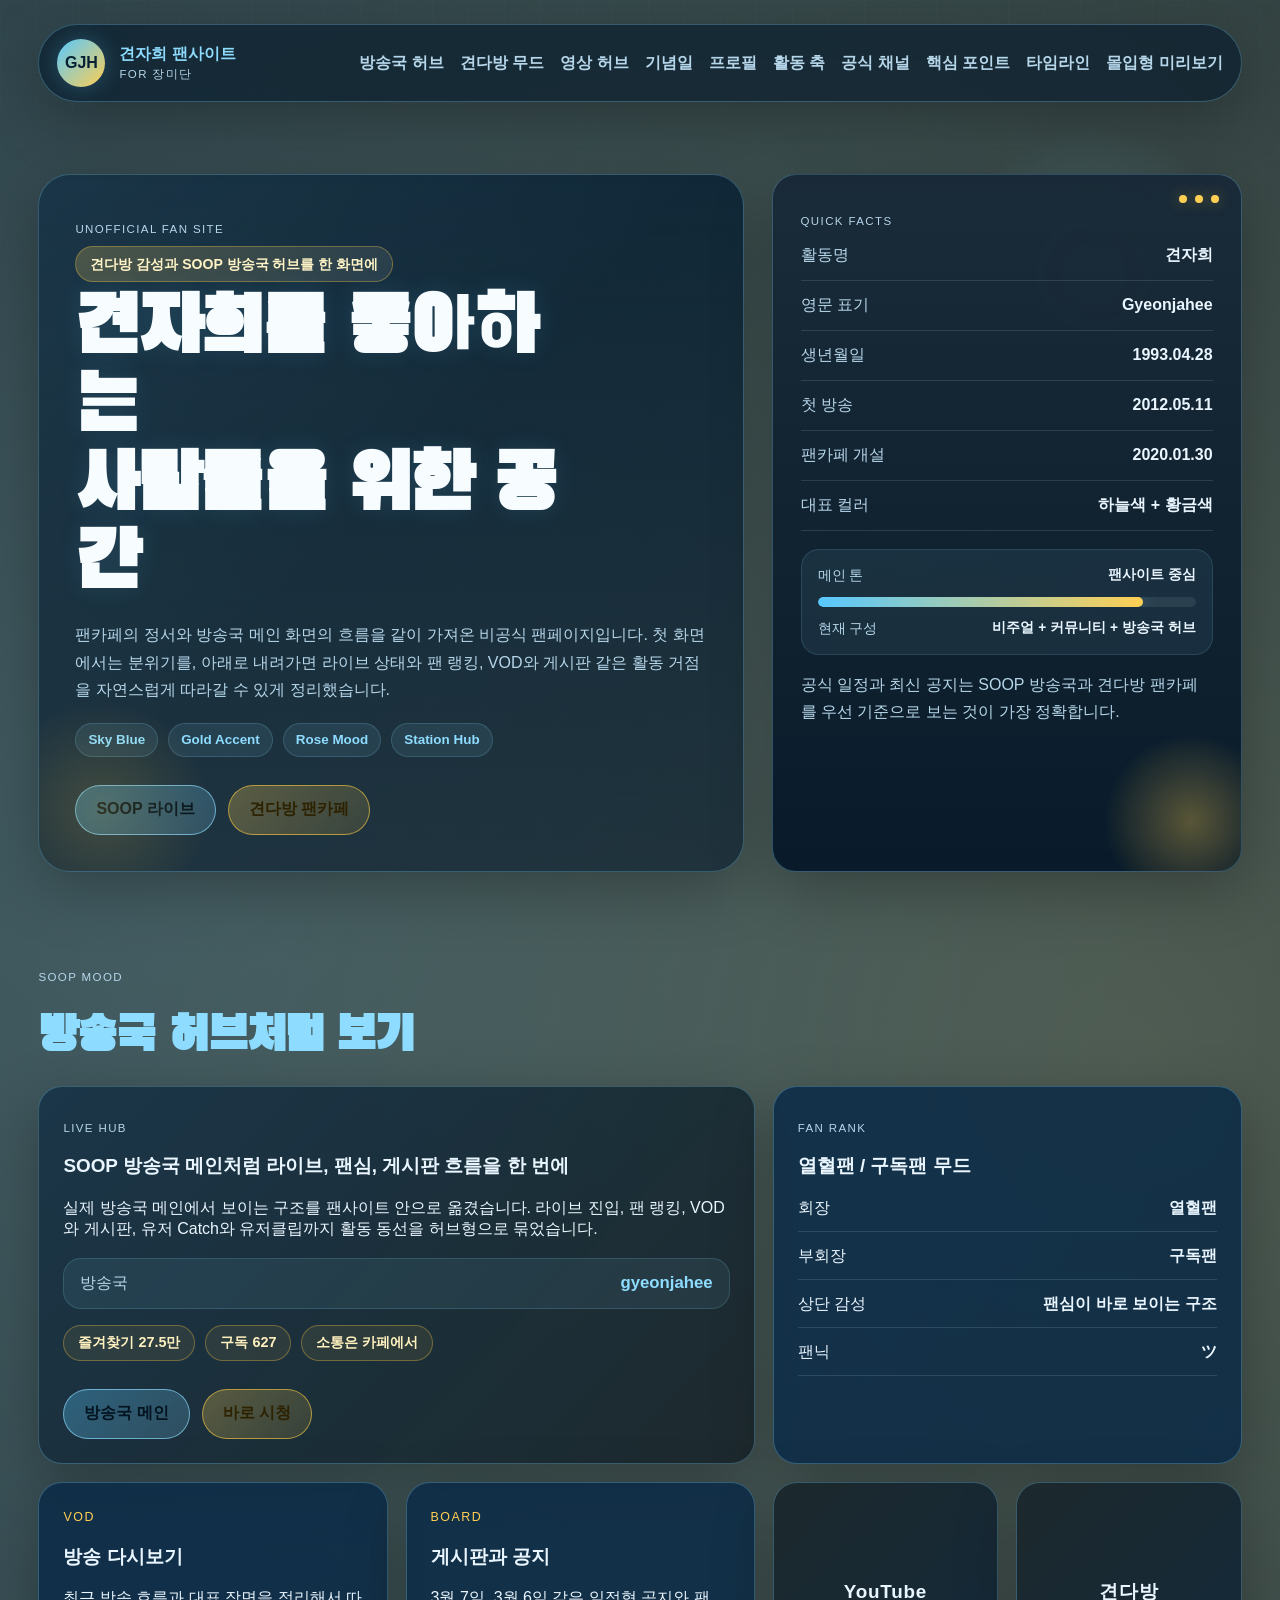
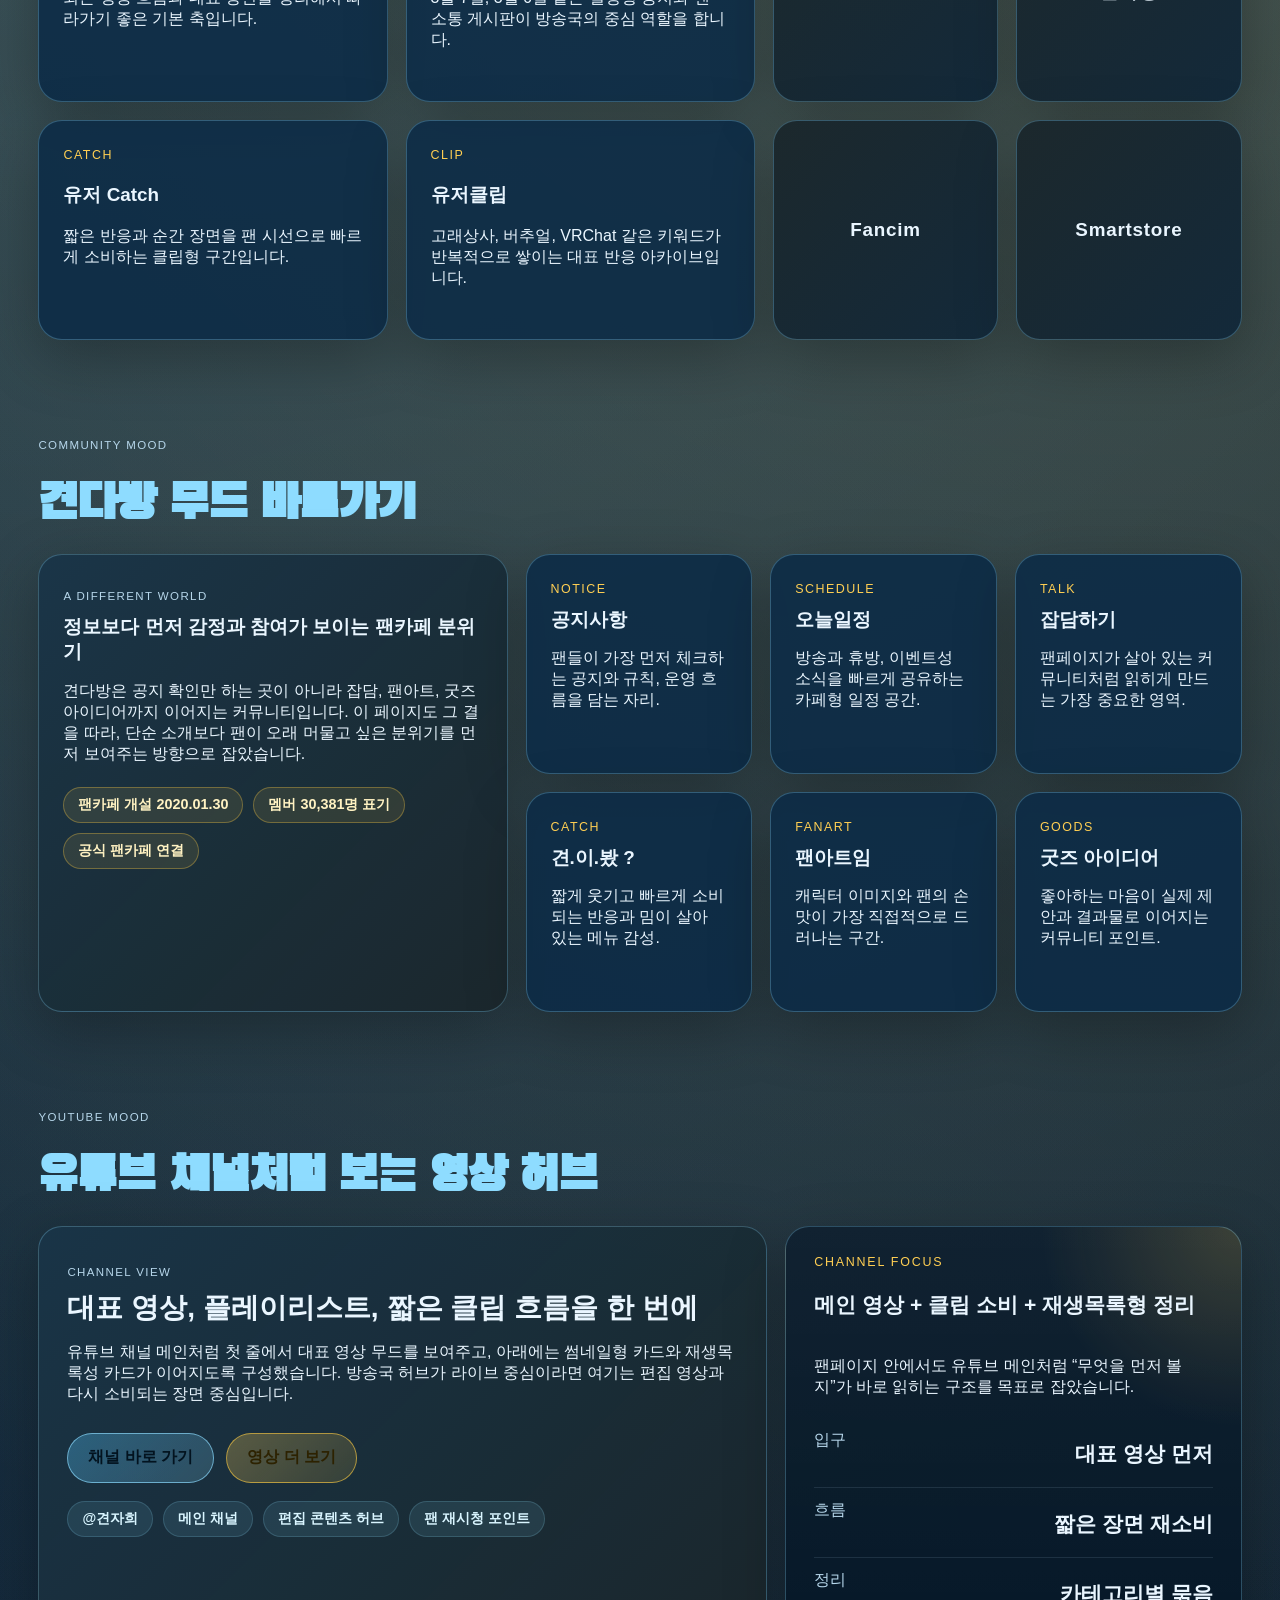
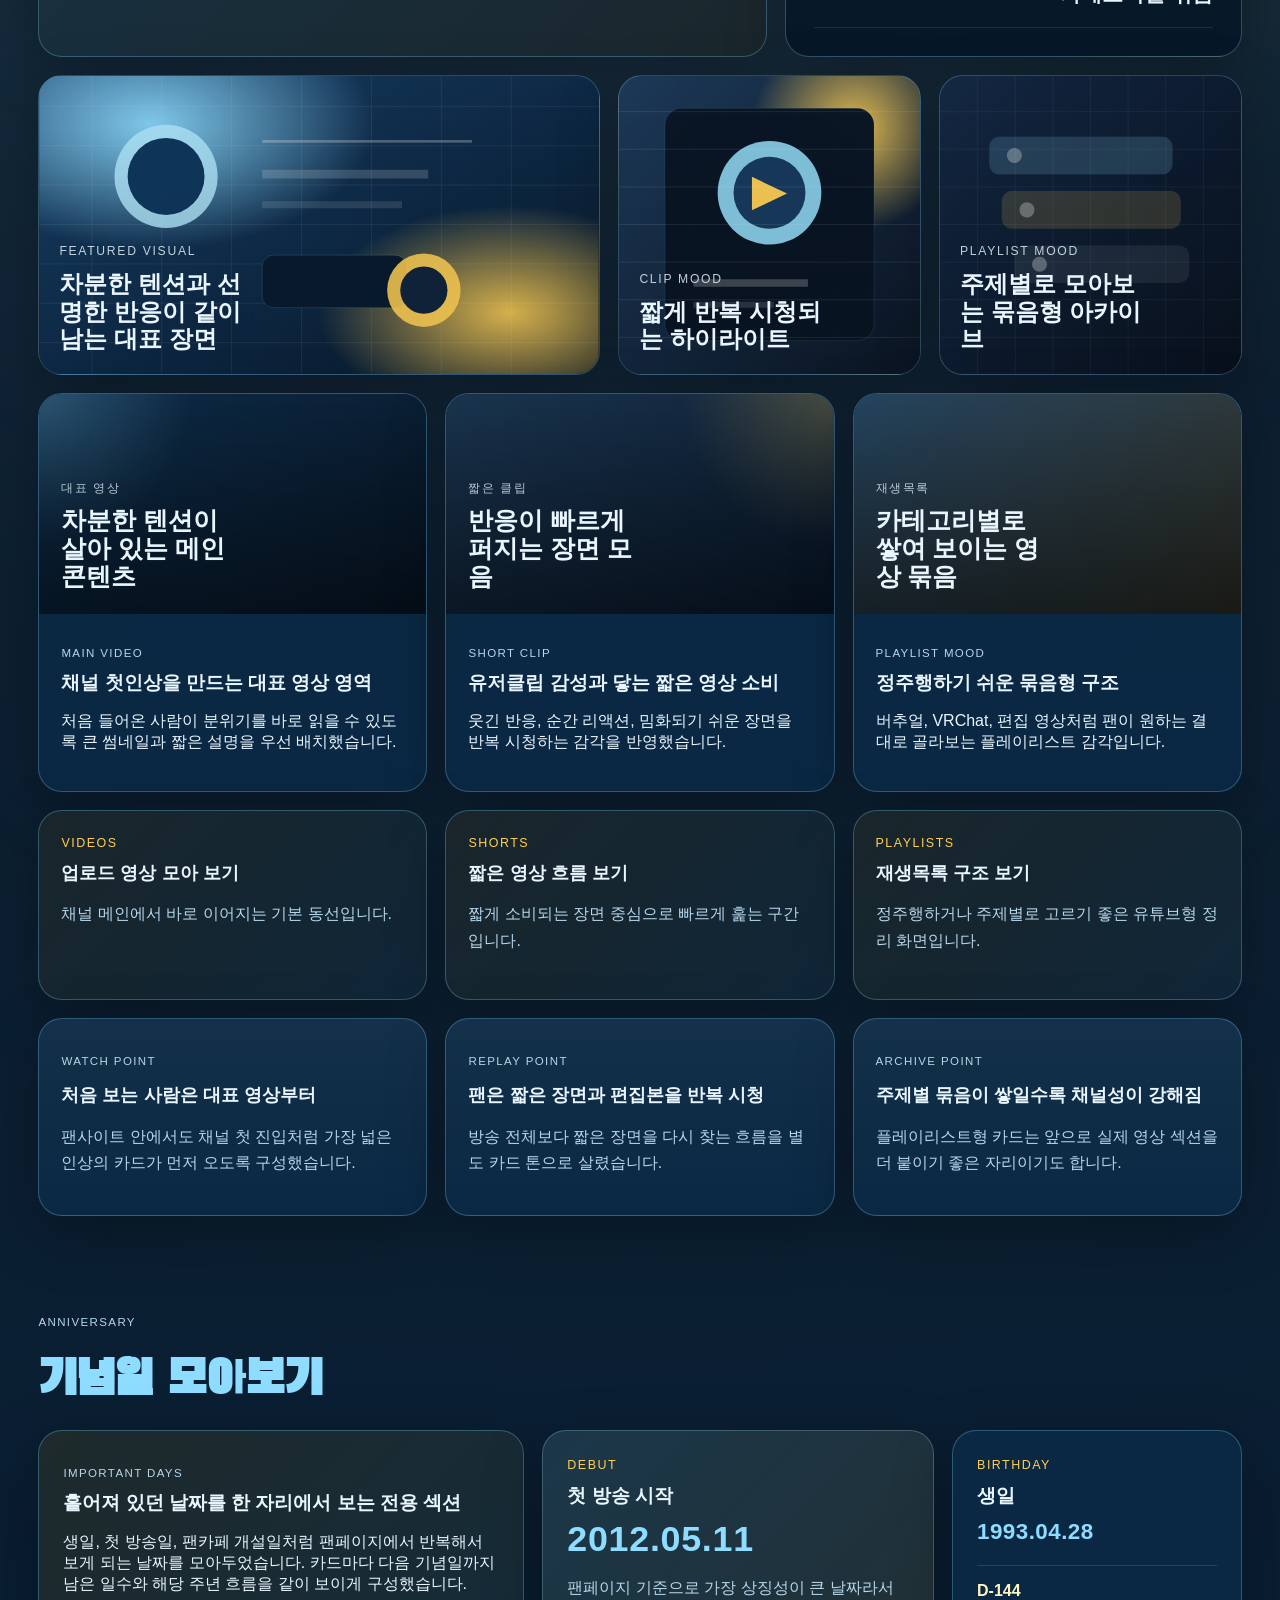
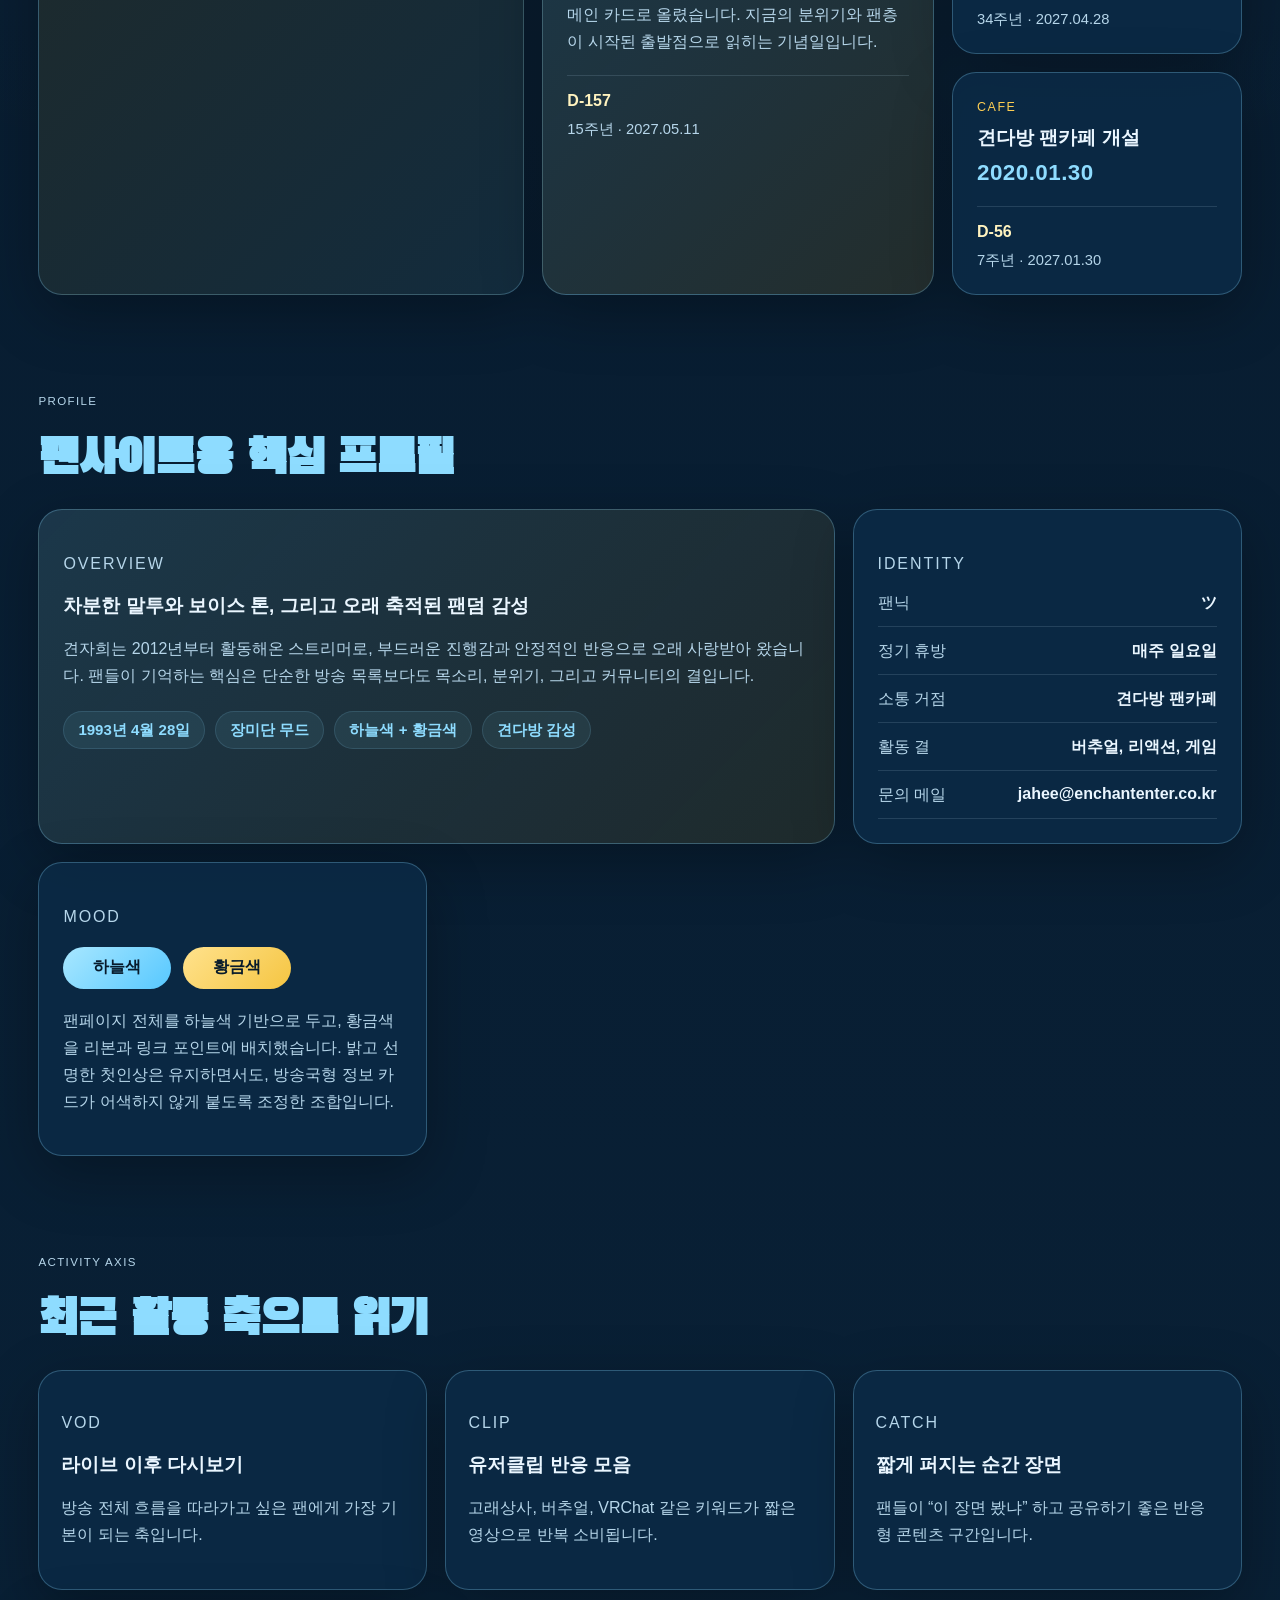
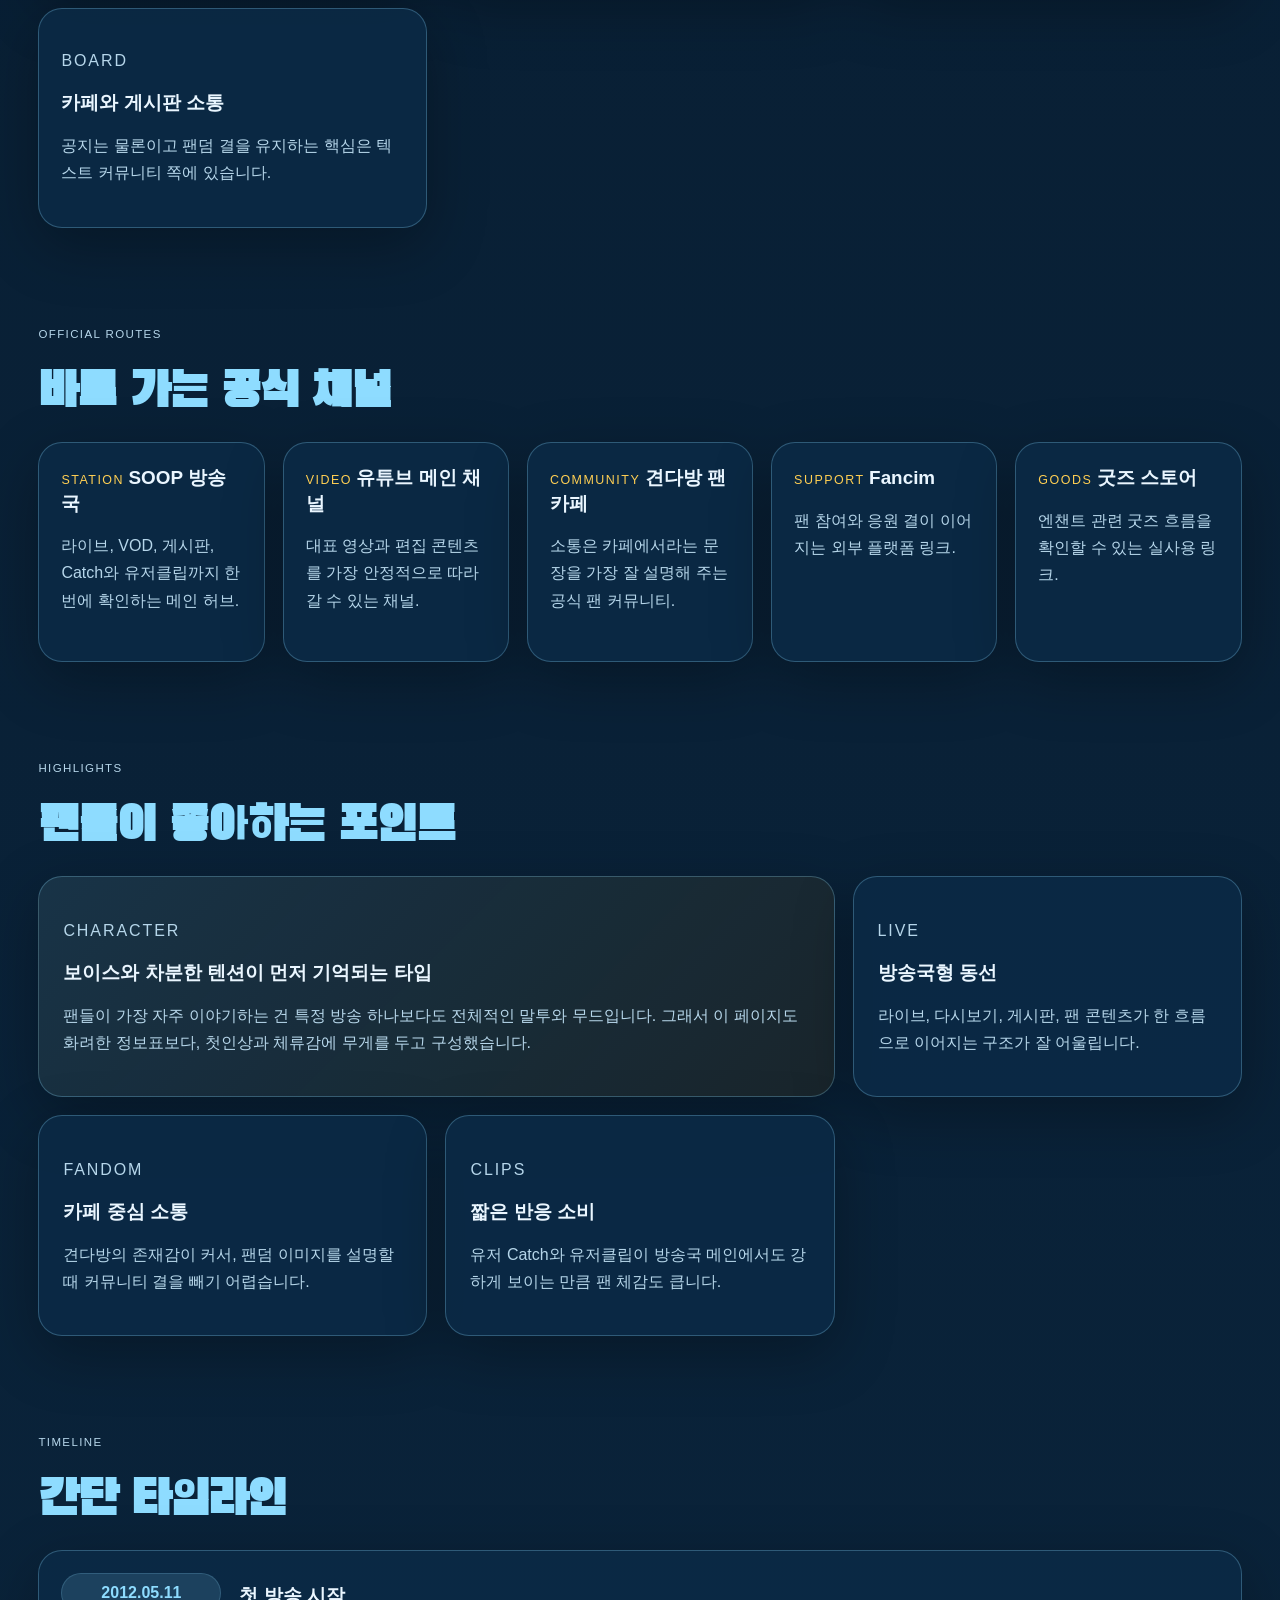
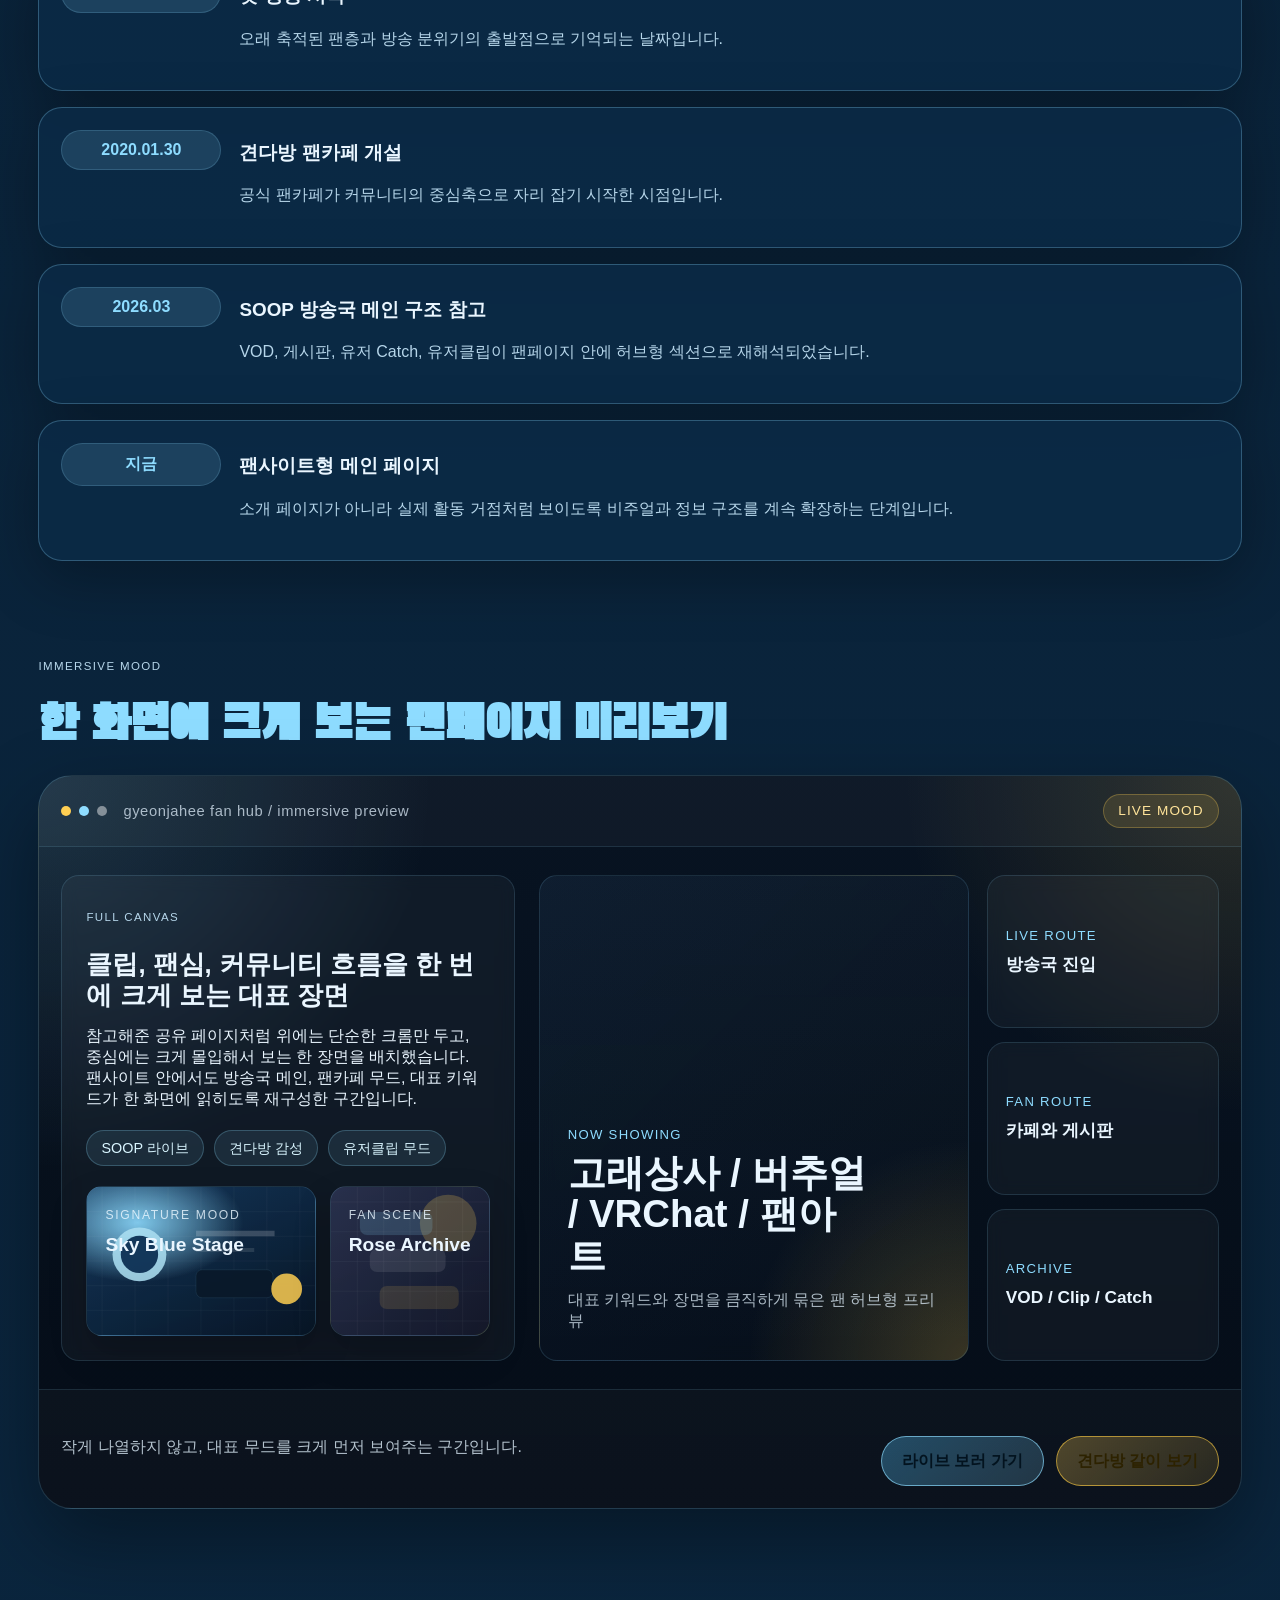
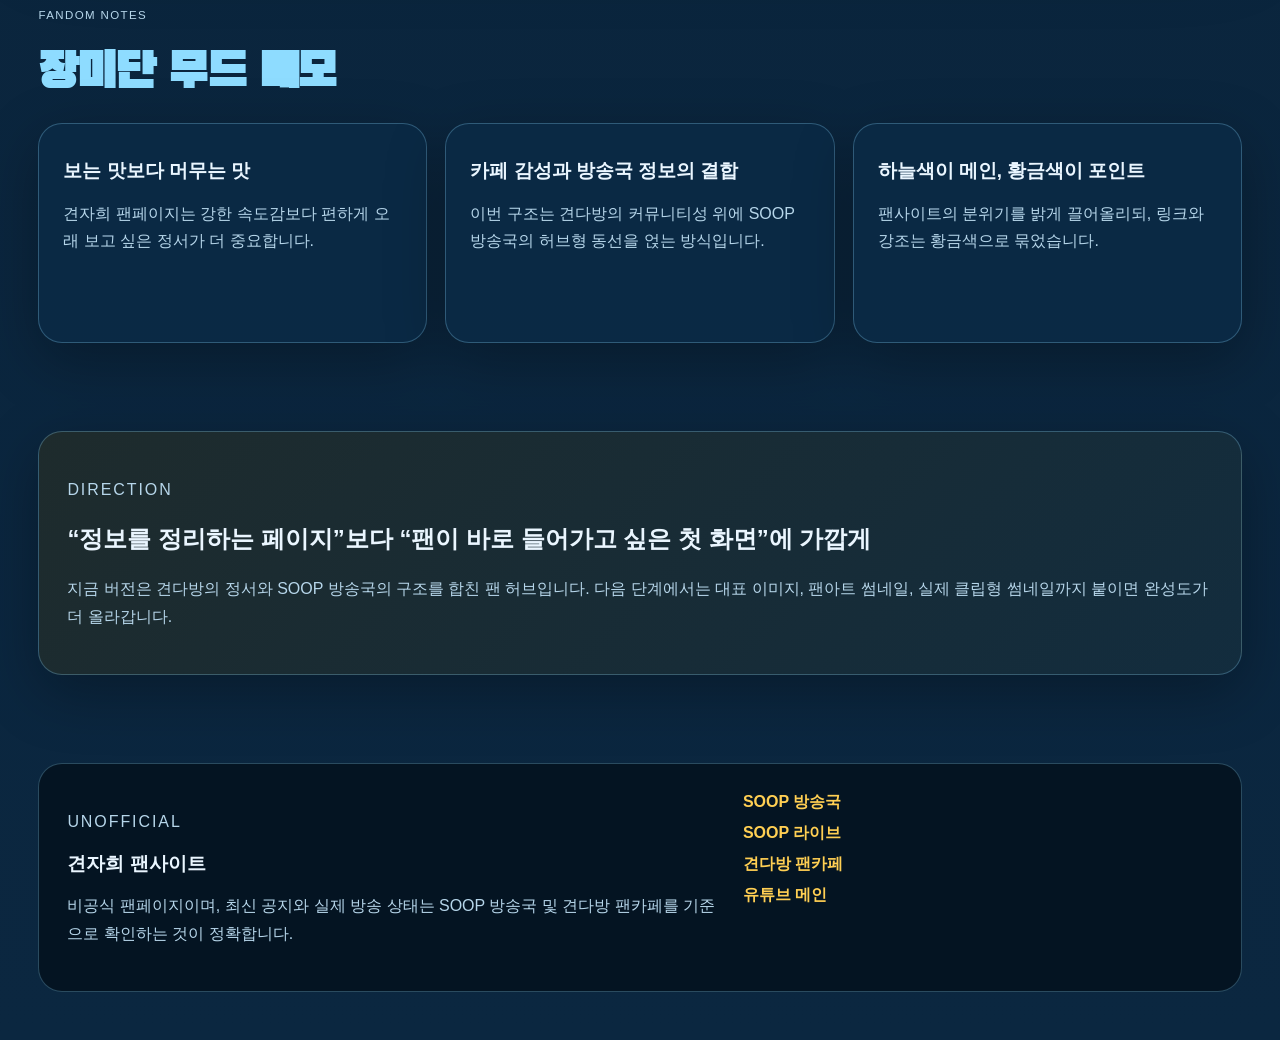
==== index.html @ 2fde7ffb "Initial fan site build" ====
<!DOCTYPE html>
<html lang="ko">
<head>
  <meta charset="UTF-8">
  <meta name="viewport" content="width=device-width, initial-scale=1.0">
  <title>견자희 팬사이트 | 견다방 무드 아카이브</title>
  <meta name="description" content="견자희를 좋아하는 사람들을 위한 비공식 팬사이트. 공식 채널, 방송국 허브, 견다방 감성, 활동 포인트와 타임라인을 한 페이지에 모았습니다.">
  <meta property="og:title" content="견자희 팬사이트">
  <meta property="og:description" content="견다방 무드와 SOOP 방송국 구조를 함께 녹인 견자희 비공식 팬페이지.">
  <meta property="og:type" content="website">
  <meta name="theme-color" content="#071a2b">
  <link rel="preconnect" href="https://fonts.googleapis.com">
  <link rel="preconnect" href="https://fonts.gstatic.com" crossorigin>
  <link href="https://fonts.googleapis.com/css2?family=Black+Han+Sans&family=SUIT:wght@400;500;600;700;800&display=swap" rel="stylesheet">
  <link rel="stylesheet" href="styles.css">
</head>
<body>
  <div class="page-shell">
    <header class="site-header">
      <a class="brand" href="#top" aria-label="견자희 팬사이트 홈">
        <span class="brand-mark">GJH</span>
        <span class="brand-copy">
          <strong>견자희 팬사이트</strong>
          <small>for 장미단</small>
        </span>
      </a>
      <nav class="site-nav" aria-label="주요 메뉴">
        <a href="#station">방송국 허브</a>
        <a href="#community">견다방 무드</a>
        <a href="#video">영상 허브</a>
        <a href="#anniversary">기념일</a>
        <a href="#profile">프로필</a>
        <a href="#activity">활동 축</a>
        <a href="#links">공식 채널</a>
        <a href="#highlights">핵심 포인트</a>
        <a href="#timeline">타임라인</a>
        <a href="#preview">몰입형 미리보기</a>
      </nav>
    </header>

    <main id="top">
      <section class="hero section">
        <div class="hero-copy">
          <p class="eyebrow">Unofficial Fan Site</p>
          <div class="hero-ribbon">견다방 감성과 SOOP 방송국 허브를 한 화면에</div>
          <h1>견자희를 좋아하는<br>사람들을 위한 공간</h1>
          <p class="hero-text">
            팬카페의 정서와 방송국 메인 화면의 흐름을 같이 가져온 비공식 팬페이지입니다.
            첫 화면에서는 분위기를, 아래로 내려가면 라이브 상태와 팬 랭킹, VOD와 게시판 같은 활동 거점을
            자연스럽게 따라갈 수 있게 정리했습니다.
          </p>
          <div class="hero-badges" aria-label="팬페이지 키워드">
            <span>Sky Blue</span>
            <span>Gold Accent</span>
            <span>Rose Mood</span>
            <span>Station Hub</span>
          </div>
          <div class="hero-actions">
            <a class="button button-primary" href="https://play.sooplive.co.kr/gyeonjahee" target="_blank" rel="noreferrer">SOOP 라이브</a>
            <a class="button button-secondary" href="https://cafe.naver.com/gyeonjahee" target="_blank" rel="noreferrer">견다방 팬카페</a>
          </div>
        </div>

        <aside class="hero-panel" aria-label="핵심 정보">
          <div class="panel-glow"></div>
          <div class="panel-stars" aria-hidden="true">
            <span></span>
            <span></span>
            <span></span>
          </div>
          <p class="panel-label">Quick Facts</p>
          <ul class="fact-list">
            <li><span>활동명</span><strong>견자희</strong></li>
            <li><span>영문 표기</span><strong>Gyeonjahee</strong></li>
            <li><span>생년월일</span><strong>1993.04.28</strong></li>
            <li><span>첫 방송</span><strong>2012.05.11</strong></li>
            <li><span>팬카페 개설</span><strong>2020.01.30</strong></li>
            <li><span>대표 컬러</span><strong>하늘색 + 황금색</strong></li>
          </ul>
          <div class="fan-meter" aria-label="팬사이트 방향">
            <div class="fan-meter-row">
              <span>메인 톤</span>
              <strong>팬사이트 중심</strong>
            </div>
            <div class="fan-meter-bar"><span></span></div>
            <div class="fan-meter-row">
              <span>현재 구성</span>
              <strong>비주얼 + 커뮤니티 + 방송국 허브</strong>
            </div>
          </div>
          <p class="panel-note">
            공식 일정과 최신 공지는 SOOP 방송국과 견다방 팬카페를 우선 기준으로 보는 것이 가장 정확합니다.
          </p>
        </aside>
      </section>

      <section id="station" class="section">
        <div class="section-heading">
          <p class="eyebrow">SOOP Mood</p>
          <h2>방송국 허브처럼 보기</h2>
        </div>
        <div class="station-shell">
          <article class="station-card station-card-main">
            <p class="feature-kicker">Live Hub</p>
            <h3>SOOP 방송국 메인처럼 라이브, 팬심, 게시판 흐름을 한 번에</h3>
            <p>
              실제 방송국 메인에서 보이는 구조를 팬사이트 안으로 옮겼습니다.
              라이브 진입, 팬 랭킹, VOD와 게시판, 유저 Catch와 유저클립까지 활동 동선을 허브형으로 묶었습니다.
            </p>
            <div class="station-status">
              <span>방송국</span>
              <strong>gyeonjahee</strong>
            </div>
            <div class="station-meta">
              <span>즐겨찾기 27.5만</span>
              <span>구독 627</span>
              <span>소통은 카페에서</span>
            </div>
            <div class="hero-actions">
              <a class="button button-primary" href="https://www.sooplive.co.kr/station/gyeonjahee" target="_blank" rel="noreferrer">방송국 메인</a>
              <a class="button button-secondary" href="https://play.sooplive.co.kr/gyeonjahee" target="_blank" rel="noreferrer">바로 시청</a>
            </div>
          </article>

          <article class="station-card">
            <p class="feature-kicker">Fan Rank</p>
            <h3>열혈팬 / 구독팬 무드</h3>
            <ul class="station-rank-list">
              <li><span>회장</span><strong>열혈팬</strong></li>
              <li><span>부회장</span><strong>구독팬</strong></li>
              <li><span>상단 감성</span><strong>팬심이 바로 보이는 구조</strong></li>
              <li><span>팬닉</span><strong>ツ</strong></li>
            </ul>
          </article>

          <div class="station-grid">
            <article class="station-card">
              <span class="link-type">VOD</span>
              <h3>방송 다시보기</h3>
              <p>최근 방송 흐름과 대표 장면을 정리해서 따라가기 좋은 기본 축입니다.</p>
            </article>
            <article class="station-card">
              <span class="link-type">Board</span>
              <h3>게시판과 공지</h3>
              <p>3월 7일, 3월 6일 같은 일정형 공지와 팬 소통 게시판이 방송국의 중심 역할을 합니다.</p>
            </article>
            <article class="station-card">
              <span class="link-type">Catch</span>
              <h3>유저 Catch</h3>
              <p>짧은 반응과 순간 장면을 팬 시선으로 빠르게 소비하는 클립형 구간입니다.</p>
            </article>
            <article class="station-card">
              <span class="link-type">Clip</span>
              <h3>유저클립</h3>
              <p>고래상사, 버추얼, VRChat 같은 키워드가 반복적으로 쌓이는 대표 반응 아카이브입니다.</p>
            </article>
          </div>

          <div class="station-banner-grid">
            <a class="station-banner" href="https://www.youtube.com/channel/UCBvkQFBskQR9NeOoDYR8ckA?sub_confirmation=1" target="_blank" rel="noreferrer">YouTube</a>
            <a class="station-banner" href="https://cafe.naver.com/gyeonjahee" target="_blank" rel="noreferrer">견다방</a>
            <a class="station-banner" href="https://fancim.me/celeb/profile.aspx?cu_id=wkgml" target="_blank" rel="noreferrer">Fancim</a>
            <a class="station-banner" href="https://smartstore.naver.com/enchantenter" target="_blank" rel="noreferrer">Smartstore</a>
          </div>
          </div>
        </section>

        <section id="community" class="section">
          <div class="section-heading">
            <p class="eyebrow">Community Mood</p>
            <h2>견다방 무드 바로가기</h2>
          </div>
          <div class="community-shell">
          <article class="community-intro">
            <p class="feature-kicker">A Different World</p>
            <h3>정보보다 먼저 감정과 참여가 보이는 팬카페 분위기</h3>
            <p>
              견다방은 공지 확인만 하는 곳이 아니라 잡담, 팬아트, 굿즈 아이디어까지 이어지는 커뮤니티입니다.
              이 페이지도 그 결을 따라, 단순 소개보다 팬이 오래 머물고 싶은 분위기를 먼저 보여주는 방향으로 잡았습니다.
            </p>
            <div class="community-stats">
              <span>팬카페 개설 2020.01.30</span>
              <span>멤버 30,381명 표기</span>
              <span>공식 팬카페 연결</span>
            </div>
          </article>
          <div class="community-menu-grid">
            <article class="community-card">
              <span class="link-type">Notice</span>
              <h3>공지사항</h3>
              <p>팬들이 가장 먼저 체크하는 공지와 규칙, 운영 흐름을 담는 자리.</p>
            </article>
            <article class="community-card">
              <span class="link-type">Schedule</span>
              <h3>오늘일정</h3>
              <p>방송과 휴방, 이벤트성 소식을 빠르게 공유하는 카페형 일정 공간.</p>
            </article>
            <article class="community-card">
              <span class="link-type">Talk</span>
              <h3>잡담하기</h3>
              <p>팬페이지가 살아 있는 커뮤니티처럼 읽히게 만드는 가장 중요한 영역.</p>
            </article>
            <article class="community-card">
              <span class="link-type">Catch</span>
              <h3>견.이.봤 ?</h3>
              <p>짧게 웃기고 빠르게 소비되는 반응과 밈이 살아 있는 메뉴 감성.</p>
            </article>
            <article class="community-card">
              <span class="link-type">Fanart</span>
              <h3>팬아트임</h3>
              <p>캐릭터 이미지와 팬의 손맛이 가장 직접적으로 드러나는 구간.</p>
            </article>
            <article class="community-card">
              <span class="link-type">Goods</span>
              <h3>굿즈 아이디어</h3>
              <p>좋아하는 마음이 실제 제안과 결과물로 이어지는 커뮤니티 포인트.</p>
            </article>
            </div>
          </div>
        </section>

        <section id="video" class="section">
          <div class="section-heading">
            <p class="eyebrow">YouTube Mood</p>
            <h2>유튜브 채널처럼 보는 영상 허브</h2>
          </div>
          <div class="video-shell">
            <article class="video-hero">
              <div class="video-hero-copy">
                <p class="feature-kicker">Channel View</p>
                <h3>대표 영상, 플레이리스트, 짧은 클립 흐름을 한 번에</h3>
                <p>
                  유튜브 채널 메인처럼 첫 줄에서 대표 영상 무드를 보여주고, 아래에는 썸네일형 카드와 재생목록성 카드가
                  이어지도록 구성했습니다. 방송국 허브가 라이브 중심이라면 여기는 편집 영상과 다시 소비되는 장면 중심입니다.
                </p>
                <div class="hero-actions">
                  <a class="button button-primary" href="https://www.youtube.com/@%EA%B2%AC%EC%9E%90%ED%9D%AC" target="_blank" rel="noreferrer">채널 바로 가기</a>
                  <a class="button button-secondary" href="https://www.youtube.com/channel/UCBvkQFBskQR9NeOoDYR8ckA" target="_blank" rel="noreferrer">영상 더 보기</a>
                </div>
                <div class="video-chip-row">
                  <span>@견자희</span>
                  <span>메인 채널</span>
                  <span>편집 콘텐츠 허브</span>
                  <span>팬 재시청 포인트</span>
                </div>
              </div>
              <div class="video-hero-panel">
                <span class="video-panel-label">Channel Focus</span>
                <strong>메인 영상 + 클립 소비 + 재생목록형 정리</strong>
                <p>팬페이지 안에서도 유튜브 메인처럼 “무엇을 먼저 볼지”가 바로 읽히는 구조를 목표로 잡았습니다.</p>
                <ul class="video-panel-list">
                  <li><span>입구</span><strong>대표 영상 먼저</strong></li>
                  <li><span>흐름</span><strong>짧은 장면 재소비</strong></li>
                  <li><span>정리</span><strong>카테고리별 묶음</strong></li>
                </ul>
              </div>
            </article>

            <div class="video-showcase" aria-label="대표 썸네일 스타일">
              <article class="video-poster video-poster-featured">
                <img class="poster-art" src="assets/video-featured.svg" alt="대표 영상 스타일 포스터">
                <div class="video-poster-copy">
                  <span>Featured Visual</span>
                  <strong>차분한 텐션과 선명한 반응이 같이 남는 대표 장면</strong>
                </div>
              </article>
              <article class="video-poster video-poster-clip">
                <img class="poster-art" src="assets/video-clip.svg" alt="짧은 클립 스타일 포스터">
                <div class="video-poster-copy">
                  <span>Clip Mood</span>
                  <strong>짧게 반복 시청되는 하이라이트</strong>
                </div>
              </article>
              <article class="video-poster video-poster-playlist">
                <img class="poster-art" src="assets/video-playlist.svg" alt="재생목록 스타일 포스터">
                <div class="video-poster-copy">
                  <span>Playlist Mood</span>
                  <strong>주제별로 모아보는 묶음형 아카이브</strong>
                </div>
              </article>
            </div>

            <div class="video-grid">
              <article class="video-card">
                <div class="video-thumb">
                  <span>대표 영상</span>
                  <strong>차분한 텐션이 살아 있는 메인 콘텐츠</strong>
                </div>
                <div class="video-body">
                  <p class="media-label">Main Video</p>
                  <h3>채널 첫인상을 만드는 대표 영상 영역</h3>
                  <p>처음 들어온 사람이 분위기를 바로 읽을 수 있도록 큰 썸네일과 짧은 설명을 우선 배치했습니다.</p>
                </div>
              </article>

              <article class="video-card">
                <div class="video-thumb short-form">
                  <span>짧은 클립</span>
                  <strong>반응이 빠르게 퍼지는 장면 모음</strong>
                </div>
                <div class="video-body">
                  <p class="media-label">Short Clip</p>
                  <h3>유저클립 감성과 닿는 짧은 영상 소비</h3>
                  <p>웃긴 반응, 순간 리액션, 밈화되기 쉬운 장면을 반복 시청하는 감각을 반영했습니다.</p>
                </div>
              </article>

              <article class="video-card">
                <div class="video-thumb playlist-form">
                  <span>재생목록</span>
                  <strong>카테고리별로 쌓여 보이는 영상 묶음</strong>
                </div>
                <div class="video-body">
                  <p class="media-label">Playlist Mood</p>
                  <h3>정주행하기 쉬운 묶음형 구조</h3>
                  <p>버추얼, VRChat, 편집 영상처럼 팬이 원하는 결대로 골라보는 플레이리스트 감각입니다.</p>
                </div>
              </article>
            </div>

            <div class="video-link-row">
              <a class="video-link-card" href="https://www.youtube.com/@%EA%B2%AC%EC%9E%90%ED%9D%AC/videos" target="_blank" rel="noreferrer">
                <span class="link-type">Videos</span>
                <strong>업로드 영상 모아 보기</strong>
                <p>채널 메인에서 바로 이어지는 기본 동선입니다.</p>
              </a>
              <a class="video-link-card" href="https://www.youtube.com/@%EA%B2%AC%EC%9E%90%ED%9D%AC/shorts" target="_blank" rel="noreferrer">
                <span class="link-type">Shorts</span>
                <strong>짧은 영상 흐름 보기</strong>
                <p>짧게 소비되는 장면 중심으로 빠르게 훑는 구간입니다.</p>
              </a>
              <a class="video-link-card" href="https://www.youtube.com/@%EA%B2%AC%EC%9E%90%ED%9D%AC/playlists" target="_blank" rel="noreferrer">
                <span class="link-type">Playlists</span>
                <strong>재생목록 구조 보기</strong>
                <p>정주행하거나 주제별로 고르기 좋은 유튜브형 정리 화면입니다.</p>
              </a>
            </div>

            <div class="video-note-strip">
              <article class="video-note-card">
                <p class="media-label">Watch Point</p>
                <h3>처음 보는 사람은 대표 영상부터</h3>
                <p>팬사이트 안에서도 채널 첫 진입처럼 가장 넓은 인상의 카드가 먼저 오도록 구성했습니다.</p>
              </article>
              <article class="video-note-card">
                <p class="media-label">Replay Point</p>
                <h3>팬은 짧은 장면과 편집본을 반복 시청</h3>
                <p>방송 전체보다 짧은 장면을 다시 찾는 흐름을 별도 카드 톤으로 살렸습니다.</p>
              </article>
              <article class="video-note-card">
                <p class="media-label">Archive Point</p>
                <h3>주제별 묶음이 쌓일수록 채널성이 강해짐</h3>
                <p>플레이리스트형 카드는 앞으로 실제 영상 섹션을 더 붙이기 좋은 자리이기도 합니다.</p>
              </article>
            </div>
          </div>
        </section>

      <section id="anniversary" class="section">
        <div class="section-heading">
          <p class="eyebrow">Anniversary</p>
          <h2>기념일 모아보기</h2>
        </div>
        <div class="anniversary-shell">
          <article class="anniversary-intro">
            <p class="feature-kicker">Important Days</p>
            <h3>흩어져 있던 날짜를 한 자리에서 보는 전용 섹션</h3>
            <p>
              생일, 첫 방송일, 팬카페 개설일처럼 팬페이지에서 반복해서 보게 되는 날짜를 모아두었습니다.
              카드마다 다음 기념일까지 남은 일수와 해당 주년 흐름을 같이 보이게 구성했습니다.
            </p>
          </article>

          <div class="anniversary-grid">
            <article class="anniversary-card anniversary-card-primary" data-month="5" data-day="11" data-start-year="2012">
              <span class="link-type">Debut</span>
              <h3>첫 방송 시작</h3>
              <p class="anniversary-date">2012.05.11</p>
              <p class="anniversary-priority">
                팬페이지 기준으로 가장 상징성이 큰 날짜라서 메인 카드로 올렸습니다.
                지금의 분위기와 팬층이 시작된 출발점으로 읽히는 기념일입니다.
              </p>
              <div class="anniversary-meta">
                <strong class="anniversary-dday">D-day 계산 중</strong>
                <span class="anniversary-cycle">방송 시작 기념일</span>
              </div>
            </article>

            <div class="anniversary-side">
              <article class="anniversary-card" data-month="4" data-day="28" data-start-year="1993">
                <span class="link-type">Birthday</span>
                <h3>생일</h3>
                <p class="anniversary-date">1993.04.28</p>
                <div class="anniversary-meta">
                  <strong class="anniversary-dday">D-day 계산 중</strong>
                  <span class="anniversary-cycle">매년 4월 28일</span>
                </div>
              </article>

              <article class="anniversary-card" data-month="1" data-day="30" data-start-year="2020">
                <span class="link-type">Cafe</span>
                <h3>견다방 팬카페 개설</h3>
                <p class="anniversary-date">2020.01.30</p>
                <div class="anniversary-meta">
                  <strong class="anniversary-dday">D-day 계산 중</strong>
                  <span class="anniversary-cycle">팬카페 오픈 기념일</span>
                </div>
              </article>
            </div>
          </div>
        </div>
      </section>

      <section id="profile" class="section">
        <div class="section-heading">
          <p class="eyebrow">Profile</p>
          <h2>팬사이트용 핵심 프로필</h2>
        </div>
        <div class="profile-layout">
          <article class="profile-card profile-card-main">
            <p class="feature-kicker">Overview</p>
            <h3>차분한 말투와 보이스 톤, 그리고 오래 축적된 팬덤 감성</h3>
            <p>
              견자희는 2012년부터 활동해온 스트리머로, 부드러운 진행감과 안정적인 반응으로 오래 사랑받아 왔습니다.
              팬들이 기억하는 핵심은 단순한 방송 목록보다도 목소리, 분위기, 그리고 커뮤니티의 결입니다.
            </p>
            <div class="tag-row">
              <span class="tag">1993년 4월 28일</span>
              <span class="tag">장미단 무드</span>
              <span class="tag">하늘색 + 황금색</span>
              <span class="tag">견다방 감성</span>
            </div>
          </article>

          <article class="profile-card">
            <p class="feature-kicker">Identity</p>
            <ul class="detail-list">
              <li><span>팬닉</span><strong>ツ</strong></li>
              <li><span>정기 휴방</span><strong>매주 일요일</strong></li>
              <li><span>소통 거점</span><strong>견다방 팬카페</strong></li>
              <li><span>활동 결</span><strong>버추얼, 리액션, 게임</strong></li>
              <li><span>문의 메일</span><strong>jahee@enchantenter.co.kr</strong></li>
            </ul>
          </article>

          <article class="profile-card">
            <p class="feature-kicker">Mood</p>
            <div class="color-stack">
              <div class="color-pill color-pill-sky">하늘색</div>
              <div class="color-pill color-pill-gold">황금색</div>
            </div>
            <p>
              팬페이지 전체를 하늘색 기반으로 두고, 황금색을 리본과 링크 포인트에 배치했습니다.
              밝고 선명한 첫인상은 유지하면서도, 방송국형 정보 카드가 어색하지 않게 붙도록 조정한 조합입니다.
            </p>
          </article>
        </div>
      </section>

      <section id="activity" class="section media-section">
        <div class="section-heading">
          <p class="eyebrow">Activity Axis</p>
          <h2>최근 활동 축으로 읽기</h2>
        </div>
        <div class="media-grid">
          <article class="media-card">
            <p class="media-label">VOD</p>
            <h3>라이브 이후 다시보기</h3>
            <p>방송 전체 흐름을 따라가고 싶은 팬에게 가장 기본이 되는 축입니다.</p>
          </article>
          <article class="media-card">
            <p class="media-label">Clip</p>
            <h3>유저클립 반응 모음</h3>
            <p>고래상사, 버추얼, VRChat 같은 키워드가 짧은 영상으로 반복 소비됩니다.</p>
          </article>
          <article class="media-card">
            <p class="media-label">Catch</p>
            <h3>짧게 퍼지는 순간 장면</h3>
            <p>팬들이 “이 장면 봤냐” 하고 공유하기 좋은 반응형 콘텐츠 구간입니다.</p>
          </article>
          <article class="media-card">
            <p class="media-label">Board</p>
            <h3>카페와 게시판 소통</h3>
            <p>공지는 물론이고 팬덤 결을 유지하는 핵심은 텍스트 커뮤니티 쪽에 있습니다.</p>
          </article>
        </div>
      </section>

        <section id="links" class="section">
          <div class="section-heading">
            <p class="eyebrow">Official Routes</p>
            <h2>바로 가는 공식 채널</h2>
          </div>
          <div class="link-grid">
            <a class="link-card" href="https://www.sooplive.co.kr/station/gyeonjahee" target="_blank" rel="noreferrer">
              <span class="link-type">Station</span>
              <strong>SOOP 방송국</strong>
              <p>라이브, VOD, 게시판, Catch와 유저클립까지 한 번에 확인하는 메인 허브.</p>
            </a>
            <a class="link-card" href="https://www.youtube.com/channel/UCBvkQFBskQR9NeOoDYR8ckA" target="_blank" rel="noreferrer">
              <span class="link-type">Video</span>
              <strong>유튜브 메인 채널</strong>
              <p>대표 영상과 편집 콘텐츠를 가장 안정적으로 따라갈 수 있는 채널.</p>
            </a>
            <a class="link-card" href="https://cafe.naver.com/gyeonjahee" target="_blank" rel="noreferrer">
              <span class="link-type">Community</span>
              <strong>견다방 팬카페</strong>
              <p>소통은 카페에서라는 문장을 가장 잘 설명해 주는 공식 팬 커뮤니티.</p>
            </a>
            <a class="link-card" href="https://fancim.me/celeb/profile.aspx?cu_id=wkgml" target="_blank" rel="noreferrer">
              <span class="link-type">Support</span>
              <strong>Fancim</strong>
              <p>팬 참여와 응원 결이 이어지는 외부 플랫폼 링크.</p>
            </a>
            <a class="link-card" href="https://smartstore.naver.com/enchantenter" target="_blank" rel="noreferrer">
              <span class="link-type">Goods</span>
              <strong>굿즈 스토어</strong>
              <p>엔챈트 관련 굿즈 흐름을 확인할 수 있는 실사용 링크.</p>
            </a>
          </div>
        </section>

      <section id="highlights" class="section">
        <div class="section-heading">
          <p class="eyebrow">Highlights</p>
          <h2>팬들이 좋아하는 포인트</h2>
        </div>
        <div class="feature-grid">
          <article class="feature-card feature-card-large">
            <p class="feature-kicker">Character</p>
            <h3>보이스와 차분한 텐션이 먼저 기억되는 타입</h3>
            <p>
              팬들이 가장 자주 이야기하는 건 특정 방송 하나보다도 전체적인 말투와 무드입니다.
              그래서 이 페이지도 화려한 정보표보다, 첫인상과 체류감에 무게를 두고 구성했습니다.
            </p>
          </article>
          <article class="feature-card">
            <p class="feature-kicker">Live</p>
            <h3>방송국형 동선</h3>
            <p>라이브, 다시보기, 게시판, 팬 콘텐츠가 한 흐름으로 이어지는 구조가 잘 어울립니다.</p>
          </article>
          <article class="feature-card">
            <p class="feature-kicker">Fandom</p>
            <h3>카페 중심 소통</h3>
            <p>견다방의 존재감이 커서, 팬덤 이미지를 설명할 때 커뮤니티 결을 빼기 어렵습니다.</p>
          </article>
          <article class="feature-card">
            <p class="feature-kicker">Clips</p>
            <h3>짧은 반응 소비</h3>
            <p>유저 Catch와 유저클립이 방송국 메인에서도 강하게 보이는 만큼 팬 체감도 큽니다.</p>
          </article>
        </div>
      </section>

      <section id="timeline" class="section">
        <div class="section-heading">
          <p class="eyebrow">Timeline</p>
          <h2>간단 타임라인</h2>
        </div>
        <div class="timeline">
          <article class="timeline-item">
            <div class="timeline-date">2012.05.11</div>
            <div>
              <h3>첫 방송 시작</h3>
              <p>오래 축적된 팬층과 방송 분위기의 출발점으로 기억되는 날짜입니다.</p>
            </div>
          </article>
          <article class="timeline-item">
            <div class="timeline-date">2020.01.30</div>
            <div>
              <h3>견다방 팬카페 개설</h3>
              <p>공식 팬카페가 커뮤니티의 중심축으로 자리 잡기 시작한 시점입니다.</p>
            </div>
          </article>
          <article class="timeline-item">
            <div class="timeline-date">2026.03</div>
            <div>
              <h3>SOOP 방송국 메인 구조 참고</h3>
              <p>VOD, 게시판, 유저 Catch, 유저클립이 팬페이지 안에 허브형 섹션으로 재해석되었습니다.</p>
            </div>
          </article>
          <article class="timeline-item">
            <div class="timeline-date">지금</div>
            <div>
              <h3>팬사이트형 메인 페이지</h3>
              <p>소개 페이지가 아니라 실제 활동 거점처럼 보이도록 비주얼과 정보 구조를 계속 확장하는 단계입니다.</p>
            </div>
          </article>
        </div>
      </section>

      <section id="preview" class="section">
        <div class="section-heading">
          <p class="eyebrow">Immersive Mood</p>
          <h2>한 화면에 크게 보는 팬페이지 미리보기</h2>
        </div>
        <div class="preview-shell">
          <article class="preview-window">
            <div class="preview-topbar">
              <div class="preview-dots" aria-hidden="true">
                <span></span>
                <span></span>
                <span></span>
              </div>
              <div class="preview-address">gyeonjahee fan hub / immersive preview</div>
              <span class="preview-badge">live mood</span>
            </div>

            <div class="preview-canvas">
              <div class="preview-copy">
                <p class="feature-kicker">Full Canvas</p>
                <h3>클립, 팬심, 커뮤니티 흐름을 한 번에 크게 보는 대표 장면</h3>
                <p>
                  참고해준 공유 페이지처럼 위에는 단순한 크롬만 두고, 중심에는 크게 몰입해서 보는 한 장면을 배치했습니다.
                  팬사이트 안에서도 방송국 메인, 팬카페 무드, 대표 키워드가 한 화면에 읽히도록 재구성한 구간입니다.
                </p>
                <div class="preview-chip-row">
                  <span>SOOP 라이브</span>
                  <span>견다방 감성</span>
                  <span>유저클립 무드</span>
                </div>
                <div class="preview-poster-stack" aria-label="대표 비주얼">
                  <article class="preview-poster preview-poster-main">
                    <img class="poster-art" src="assets/preview-stage.svg" alt="대표 무드 스테이지 비주얼">
                    <span>Signature Mood</span>
                    <strong>Sky Blue Stage</strong>
                  </article>
                  <article class="preview-poster preview-poster-sub">
                    <img class="poster-art" src="assets/preview-archive.svg" alt="아카이브 무드 비주얼">
                    <span>Fan Scene</span>
                    <strong>Rose Archive</strong>
                  </article>
                </div>
              </div>

              <div class="preview-stage">
                <div class="preview-stage-main">
                  <p>Now Showing</p>
                  <strong>고래상사 / 버추얼 / VRChat / 팬아트</strong>
                  <span>대표 키워드와 장면을 큼직하게 묶은 팬 허브형 프리뷰</span>
                </div>
                <div class="preview-stage-side">
                  <article>
                    <p>Live Route</p>
                    <strong>방송국 진입</strong>
                  </article>
                  <article>
                    <p>Fan Route</p>
                    <strong>카페와 게시판</strong>
                  </article>
                  <article>
                    <p>Archive</p>
                    <strong>VOD / Clip / Catch</strong>
                  </article>
                </div>
              </div>
            </div>

            <div class="preview-footer">
              <p>작게 나열하지 않고, 대표 무드를 크게 먼저 보여주는 구간입니다.</p>
              <div class="hero-actions">
                <a class="button button-primary" href="https://play.sooplive.co.kr/gyeonjahee" target="_blank" rel="noreferrer">라이브 보러 가기</a>
                <a class="button button-secondary" href="https://cafe.naver.com/gyeonjahee" target="_blank" rel="noreferrer">견다방 같이 보기</a>
              </div>
            </div>
          </article>
        </div>
      </section>

      <section class="section">
        <div class="section-heading">
          <p class="eyebrow">Fandom Notes</p>
          <h2>장미단 무드 메모</h2>
        </div>
        <div class="note-grid">
          <article class="note-card">
            <h3>보는 맛보다 머무는 맛</h3>
            <p>견자희 팬페이지는 강한 속도감보다 편하게 오래 보고 싶은 정서가 더 중요합니다.</p>
          </article>
          <article class="note-card">
            <h3>카페 감성과 방송국 정보의 결합</h3>
            <p>이번 구조는 견다방의 커뮤니티성 위에 SOOP 방송국의 허브형 동선을 얹는 방식입니다.</p>
          </article>
          <article class="note-card">
            <h3>하늘색이 메인, 황금색이 포인트</h3>
            <p>팬사이트의 분위기를 밝게 끌어올리되, 링크와 강조는 황금색으로 묶었습니다.</p>
          </article>
        </div>
      </section>

      <section class="section">
        <article class="quote-panel">
          <p class="eyebrow">Direction</p>
          <h2>“정보를 정리하는 페이지”보다 “팬이 바로 들어가고 싶은 첫 화면”에 가깝게</h2>
          <p>
            지금 버전은 견다방의 정서와 SOOP 방송국의 구조를 합친 팬 허브입니다.
            다음 단계에서는 대표 이미지, 팬아트 썸네일, 실제 클립형 썸네일까지 붙이면 완성도가 더 올라갑니다.
          </p>
        </article>
      </section>
    </main>

    <footer class="site-footer">
      <div>
        <p class="eyebrow">Unofficial</p>
        <h2 class="footer-title">견자희 팬사이트</h2>
        <p>비공식 팬페이지이며, 최신 공지와 실제 방송 상태는 SOOP 방송국 및 견다방 팬카페를 기준으로 확인하는 것이 정확합니다.</p>
      </div>
      <div class="source-list">
        <a href="https://www.sooplive.co.kr/station/gyeonjahee" target="_blank" rel="noreferrer">SOOP 방송국</a>
        <a href="https://play.sooplive.co.kr/gyeonjahee" target="_blank" rel="noreferrer">SOOP 라이브</a>
        <a href="https://cafe.naver.com/gyeonjahee" target="_blank" rel="noreferrer">견다방 팬카페</a>
        <a href="https://www.youtube.com/channel/UCBvkQFBskQR9NeOoDYR8ckA" target="_blank" rel="noreferrer">유튜브 메인</a>
      </div>
    </footer>
  </div>

  <script src="script.js"></script>
</body>
</html>
---- styles.css ----
:root {
  --sky: #8edcff;
  --sky-strong: #57c8ff;
  --gold: #f5c542;
  --gold-strong: #ffcf53;
  --navy: #071a2b;
  --surface: rgba(11, 43, 70, 0.86);
  --surface-strong: rgba(6, 24, 40, 0.94);
  --text: #eaf6ff;
  --muted: #b6d6ea;
  --line: rgba(142, 220, 255, 0.28);
  --line-gold: rgba(245, 197, 66, 0.34);
  --shadow: 0 18px 60px rgba(0, 0, 0, 0.28);
  --radius: 24px;
  --radius-sm: 18px;
  --page-gutter: clamp(16px, 3vw, 56px);
}

* {
  box-sizing: border-box;
}

html {
  scroll-behavior: smooth;
}

body {
  margin: 0;
  color: var(--text);
  font-family: "SUIT", sans-serif;
  background:
    radial-gradient(circle at 12% 8%, rgba(142, 220, 255, 0.28), transparent 30%),
    radial-gradient(circle at 88% 10%, rgba(255, 207, 83, 0.24), transparent 24%),
    radial-gradient(circle at 50% 30%, rgba(255, 255, 255, 0.04), transparent 26%),
    linear-gradient(180deg, #04101b 0%, #081d31 45%, #0b2740 100%);
  min-height: 100vh;
}

body::before {
  content: "";
  position: fixed;
  inset: 0;
  background-image:
    linear-gradient(rgba(255, 255, 255, 0.03) 1px, transparent 1px),
    linear-gradient(90deg, rgba(255, 255, 255, 0.03) 1px, transparent 1px);
  background-size: 36px 36px;
  mask-image: linear-gradient(180deg, rgba(0, 0, 0, 0.36), transparent 88%);
  pointer-events: none;
}

a {
  color: inherit;
  text-decoration: none;
}

:focus-visible {
  outline: 3px solid rgba(245, 197, 66, 0.9);
  outline-offset: 3px;
}

.page-shell {
  width: 100%;
  margin: 0;
  padding: 24px var(--page-gutter) 48px;
}

.site-header {
  position: sticky;
  top: 12px;
  z-index: 10;
  display: flex;
  align-items: center;
  justify-content: space-between;
  gap: 20px;
  padding: 14px 18px;
  background: rgba(7, 26, 43, 0.66);
  border: 1px solid var(--line);
  border-radius: 999px;
  box-shadow: var(--shadow);
  backdrop-filter: blur(16px);
  width: 100%;
}

.brand {
  display: inline-flex;
  align-items: center;
  gap: 14px;
}

.brand-mark {
  display: grid;
  place-items: center;
  width: 48px;
  height: 48px;
  border-radius: 50%;
  font-weight: 800;
  background: linear-gradient(135deg, var(--sky-strong), var(--gold-strong));
  color: #082033;
  box-shadow: 0 0 22px rgba(87, 200, 255, 0.26);
}

.brand-copy {
  display: flex;
  flex-direction: column;
  gap: 2px;
}

.brand-copy strong {
  font-size: 0.98rem;
  color: var(--sky);
}

.brand-copy small,
.eyebrow,
.panel-label,
.feature-kicker,
.media-label {
  color: var(--muted);
  letter-spacing: 0.12em;
  text-transform: uppercase;
  font-size: 0.72rem;
}

.site-nav {
  display: flex;
  flex-wrap: wrap;
  gap: 16px;
}

.site-nav a {
  color: var(--muted);
  font-weight: 600;
}

.site-nav a:hover {
  color: var(--gold);
}

.section {
  padding: 88px 0 0;
}

.hero {
  display: grid;
  grid-template-columns: minmax(0, 1.2fr) minmax(320px, 0.8fr);
  gap: 28px;
  align-items: stretch;
  padding-top: 72px;
  position: relative;
}

.hero::before {
  content: "";
  position: absolute;
  inset: 12px -12px auto auto;
  width: 320px;
  height: 320px;
  border-radius: 50%;
  background: radial-gradient(circle, rgba(142, 220, 255, 0.2), transparent 66%);
  pointer-events: none;
  filter: blur(6px);
}

.hero-copy {
  position: relative;
  padding: 36px;
  border: 1px solid var(--line);
  border-radius: calc(var(--radius) + 8px);
  background:
    linear-gradient(135deg, rgba(142, 220, 255, 0.08), transparent 48%),
    linear-gradient(180deg, rgba(8, 32, 51, 0.82), rgba(7, 26, 43, 0.62));
  box-shadow: var(--shadow);
  overflow: hidden;
}

.hero-copy::before {
  content: "";
  position: absolute;
  inset: auto auto -48px -48px;
  width: 220px;
  height: 220px;
  border-radius: 50%;
  background: radial-gradient(circle, rgba(245, 197, 66, 0.18), transparent 70%);
  pointer-events: none;
}

.hero h1,
.section-heading h2 {
  margin: 10px 0 0;
  font-family: "Black Han Sans", sans-serif;
  line-height: 1.02;
  letter-spacing: -0.02em;
}

.hero h1 {
  font-size: clamp(3rem, 6vw, 5.4rem);
  max-width: 11ch;
  color: #f7fcff;
  text-shadow: 0 0 24px rgba(87, 200, 255, 0.12);
}

.section-heading h2 {
  font-size: clamp(2rem, 4vw, 3rem);
  color: var(--sky);
}

.hero-text,
.profile-card p,
.note-card p,
.feature-card p,
.media-card p,
.timeline-item p,
.quote-panel p,
.site-footer p,
.link-card p,
.panel-note {
  color: var(--muted);
  line-height: 1.7;
  font-size: 1rem;
}

.hero-text {
  max-width: 72ch;
}

.hero-actions {
  display: flex;
  flex-wrap: wrap;
  gap: 12px;
  margin-top: 28px;
}

.hero-ribbon {
  display: inline-flex;
  align-items: center;
  min-height: 36px;
  padding: 0 14px;
  border-radius: 999px;
  background: linear-gradient(135deg, rgba(255, 207, 83, 0.22), rgba(255, 255, 255, 0.08));
  border: 1px solid var(--line-gold);
  color: #fff4c6;
  font-size: 0.88rem;
  font-weight: 700;
}

.hero-badges {
  display: flex;
  flex-wrap: wrap;
  gap: 10px;
  margin-top: 20px;
}

.hero-badges span {
  display: inline-flex;
  align-items: center;
  min-height: 34px;
  padding: 0 12px;
  border-radius: 999px;
  background: rgba(142, 220, 255, 0.09);
  border: 1px solid rgba(142, 220, 255, 0.18);
  color: var(--sky);
  font-size: 0.84rem;
  font-weight: 700;
}

.button {
  display: inline-flex;
  align-items: center;
  justify-content: center;
  min-height: 50px;
  padding: 0 20px;
  border-radius: 999px;
  font-weight: 700;
  transition: transform 0.18s ease, border-color 0.18s ease, background 0.18s ease;
}

.button:hover {
  transform: translateY(-2px);
}

.button-primary {
  background: linear-gradient(135deg, rgba(87, 200, 255, 0.32), rgba(142, 220, 255, 0.18));
  border: 1px solid rgba(142, 220, 255, 0.66);
  color: #03131f;
}

.button-secondary {
  background: linear-gradient(135deg, rgba(255, 207, 83, 0.28), rgba(245, 197, 66, 0.12));
  border: 1px solid rgba(245, 197, 66, 0.64);
  color: #2d2200;
}

.hero-panel,
.feature-card,
.media-card,
.quote-panel,
.timeline-item,
.link-card {
  position: relative;
  overflow: hidden;
  background: var(--surface);
  border: 1px solid var(--line);
  border-radius: var(--radius);
  box-shadow: var(--shadow);
}

.hero-panel {
  padding: 28px;
  background:
    linear-gradient(180deg, rgba(255, 255, 255, 0.07), transparent),
    var(--surface-strong);
}

.panel-glow {
  position: absolute;
  inset: auto -40px -40px auto;
  width: 180px;
  height: 180px;
  border-radius: 50%;
  background: radial-gradient(circle, rgba(255, 207, 83, 0.32), transparent 68%);
}

.panel-stars {
  position: absolute;
  top: 20px;
  right: 22px;
  display: flex;
  gap: 8px;
}

.panel-stars span {
  width: 8px;
  height: 8px;
  border-radius: 50%;
  background: var(--gold-strong);
  box-shadow: 0 0 14px rgba(245, 197, 66, 0.4);
}

.fact-list {
  list-style: none;
  padding: 0;
  margin: 18px 0;
  display: grid;
  gap: 14px;
}

.fact-list li {
  display: flex;
  align-items: baseline;
  justify-content: space-between;
  gap: 16px;
  padding-bottom: 14px;
  border-bottom: 1px solid rgba(182, 214, 234, 0.15);
}

.fact-list span {
  color: var(--muted);
}

.fact-list strong {
  text-align: right;
}

.fan-meter {
  margin: 18px 0 16px;
  padding: 16px;
  border-radius: var(--radius-sm);
  background: rgba(142, 220, 255, 0.08);
  border: 1px solid rgba(142, 220, 255, 0.14);
}

.fan-meter-row {
  display: flex;
  align-items: center;
  justify-content: space-between;
  gap: 12px;
  color: var(--muted);
  font-size: 0.88rem;
}

.fan-meter-row strong {
  color: var(--text);
  font-size: 0.86rem;
}

.fan-meter-bar {
  height: 10px;
  margin: 12px 0;
  border-radius: 999px;
  background: rgba(255, 255, 255, 0.08);
  overflow: hidden;
}

.fan-meter-bar span {
  display: block;
  width: 86%;
  height: 100%;
  border-radius: inherit;
  background: linear-gradient(90deg, var(--sky-strong), var(--gold-strong));
  box-shadow: 0 0 18px rgba(87, 200, 255, 0.35);
}

.section-heading {
  display: flex;
  flex-direction: column;
  gap: 8px;
  margin-bottom: 24px;
}

.profile-layout,
.note-grid {
  display: grid;
  grid-template-columns: repeat(3, minmax(0, 1fr));
  gap: 18px;
}

.anniversary-shell {
  display: grid;
  grid-template-columns: minmax(300px, 0.82fr) minmax(0, 1.18fr);
  gap: 18px;
}

.anniversary-intro,
.anniversary-card {
  position: relative;
  overflow: hidden;
  min-height: 220px;
  padding: 24px;
  background: var(--surface);
  border: 1px solid var(--line);
  border-radius: var(--radius);
  box-shadow: var(--shadow);
}

.anniversary-intro {
  background:
    linear-gradient(135deg, rgba(255, 207, 83, 0.1), rgba(142, 220, 255, 0.1)),
    var(--surface-strong);
}

.anniversary-intro h3,
.anniversary-card h3 {
  margin: 10px 0 10px;
  font-size: 1.18rem;
  line-height: 1.35;
}

.anniversary-grid {
  display: grid;
  grid-template-columns: minmax(0, 1.15fr) minmax(240px, 0.85fr);
  gap: 18px;
}

.anniversary-card {
  transition: transform 0.18s ease, border-color 0.18s ease;
}

.anniversary-card-primary {
  min-height: 320px;
  background:
    linear-gradient(135deg, rgba(142, 220, 255, 0.16), rgba(255, 207, 83, 0.12)),
    var(--surface-strong);
}

.anniversary-side {
  display: grid;
  gap: 18px;
}

.anniversary-card:hover {
  transform: translateY(-4px);
  border-color: var(--line-gold);
}

.anniversary-date {
  margin: 0;
  color: var(--sky);
  font-size: 1.4rem;
  font-weight: 800;
  letter-spacing: 0.02em;
}

.anniversary-card-primary .anniversary-date {
  font-size: clamp(1.8rem, 2.8vw, 2.6rem);
}

.anniversary-priority {
  margin: 14px 0 0;
  color: var(--muted);
  line-height: 1.7;
}

.anniversary-meta {
  display: grid;
  gap: 10px;
  margin-top: 20px;
  padding-top: 16px;
  border-top: 1px solid rgba(182, 214, 234, 0.15);
}

.anniversary-dday {
  color: #fff3bf;
  font-size: 1rem;
}

.anniversary-cycle {
  color: var(--muted);
  font-size: 0.92rem;
}

.community-shell {
  display: grid;
  grid-template-columns: minmax(320px, 0.95fr) minmax(0, 1.45fr);
  gap: 18px;
}

.community-intro,
.community-card {
  position: relative;
  overflow: hidden;
  min-height: 220px;
  padding: 24px;
  background: var(--surface);
  border: 1px solid var(--line);
  border-radius: var(--radius);
  box-shadow: var(--shadow);
}

.community-intro {
  background:
    linear-gradient(135deg, rgba(142, 220, 255, 0.14), rgba(255, 207, 83, 0.08)),
    var(--surface-strong);
}

.community-stats {
  display: flex;
  flex-wrap: wrap;
  gap: 10px;
  margin-top: 22px;
}

.community-stats span {
  display: inline-flex;
  align-items: center;
  min-height: 36px;
  padding: 0 14px;
  border-radius: 999px;
  background: rgba(255, 207, 83, 0.1);
  border: 1px solid var(--line-gold);
  color: #fff2c2;
  font-size: 0.9rem;
  font-weight: 600;
}

.community-menu-grid {
  display: grid;
  grid-template-columns: repeat(3, minmax(180px, 1fr));
  gap: 18px;
}

.station-shell {
  display: grid;
  grid-template-columns: minmax(0, 1.1fr) minmax(280px, 0.72fr);
  gap: 18px;
}

.station-card,
.station-banner {
  position: relative;
  overflow: hidden;
  min-height: 220px;
  padding: 24px;
  background: var(--surface);
  border: 1px solid var(--line);
  border-radius: var(--radius);
  box-shadow: var(--shadow);
}

.station-card {
  transition: transform 0.18s ease, border-color 0.18s ease;
}

.station-card:hover,
.station-banner:hover {
  transform: translateY(-4px);
  border-color: var(--line-gold);
}

.station-card-main {
  background:
    linear-gradient(135deg, rgba(142, 220, 255, 0.14), rgba(255, 207, 83, 0.08)),
    var(--surface-strong);
}

.station-card h3,
.station-banner {
  font-size: 1.18rem;
  line-height: 1.35;
}

.station-status {
  display: flex;
  align-items: center;
  justify-content: space-between;
  gap: 16px;
  margin-top: 18px;
  padding: 14px 16px;
  border-radius: var(--radius-sm);
  background: rgba(142, 220, 255, 0.08);
  border: 1px solid rgba(142, 220, 255, 0.16);
}

.station-status span,
.station-meta span {
  color: var(--muted);
}

.station-status strong {
  color: var(--sky);
  font-size: 1.05rem;
}

.station-meta {
  display: flex;
  flex-wrap: wrap;
  gap: 10px;
  margin-top: 16px;
}

.station-meta span {
  display: inline-flex;
  align-items: center;
  min-height: 36px;
  padding: 0 14px;
  border-radius: 999px;
  background: rgba(255, 207, 83, 0.08);
  border: 1px solid var(--line-gold);
  color: #fff1bf;
  font-size: 0.9rem;
  font-weight: 600;
}

.station-rank-list {
  list-style: none;
  padding: 0;
  margin: 14px 0 0;
  display: grid;
  gap: 14px;
}

.station-rank-list li {
  display: flex;
  align-items: baseline;
  justify-content: space-between;
  gap: 16px;
  padding-bottom: 12px;
  border-bottom: 1px solid rgba(182, 214, 234, 0.15);
}

.station-grid,
.station-banner-grid {
  display: grid;
  grid-template-columns: repeat(2, minmax(180px, 1fr));
  gap: 18px;
}

.preview-shell {
  display: block;
}

.preview-window {
  position: relative;
  overflow: hidden;
  background:
    radial-gradient(circle at top left, rgba(142, 220, 255, 0.16), transparent 28%),
    radial-gradient(circle at top right, rgba(255, 207, 83, 0.14), transparent 24%),
    linear-gradient(180deg, rgba(8, 19, 33, 0.96), rgba(5, 12, 23, 0.98));
  border: 1px solid rgba(142, 220, 255, 0.2);
  border-radius: calc(var(--radius) + 10px);
  box-shadow: 0 32px 80px rgba(0, 0, 0, 0.36);
}

.preview-topbar {
  display: grid;
  grid-template-columns: auto minmax(0, 1fr) auto;
  align-items: center;
  gap: 16px;
  min-height: 68px;
  padding: 18px 22px;
  border-bottom: 1px solid rgba(142, 220, 255, 0.12);
  background: rgba(255, 255, 255, 0.03);
}

.preview-dots {
  display: inline-flex;
  gap: 8px;
}

.preview-dots span {
  width: 10px;
  height: 10px;
  border-radius: 50%;
  background: rgba(255, 255, 255, 0.3);
}

.preview-dots span:nth-child(1) {
  background: #ffcf53;
}

.preview-dots span:nth-child(2) {
  background: #8edcff;
}

.preview-dots span:nth-child(3) {
  background: rgba(255, 255, 255, 0.45);
}

.preview-address {
  min-width: 0;
  color: rgba(227, 243, 255, 0.72);
  font-size: 0.92rem;
  letter-spacing: 0.04em;
  white-space: nowrap;
  overflow: hidden;
  text-overflow: ellipsis;
}

.preview-badge {
  display: inline-flex;
  align-items: center;
  min-height: 34px;
  padding: 0 14px;
  border-radius: 999px;
  background: rgba(255, 207, 83, 0.12);
  border: 1px solid rgba(255, 207, 83, 0.28);
  color: #ffe49a;
  font-size: 0.85rem;
  text-transform: uppercase;
  letter-spacing: 0.08em;
}

.preview-canvas {
  display: grid;
  grid-template-columns: minmax(300px, 0.8fr) minmax(0, 1.2fr);
  gap: 24px;
  padding: 28px 22px;
}

.preview-copy,
.preview-stage-main,
.preview-stage-side article {
  border: 1px solid rgba(142, 220, 255, 0.14);
  border-radius: calc(var(--radius) - 6px);
  background: rgba(255, 255, 255, 0.04);
  backdrop-filter: blur(8px);
}

.preview-copy {
  padding: 24px;
}

.preview-copy h3 {
  margin-bottom: 14px;
  font-size: clamp(1.4rem, 2vw, 2rem);
  line-height: 1.2;
}

.preview-copy p:last-of-type {
  margin-bottom: 0;
}

.preview-chip-row {
  display: flex;
  flex-wrap: wrap;
  gap: 10px;
  margin-top: 20px;
}

.preview-chip-row span {
  display: inline-flex;
  align-items: center;
  min-height: 36px;
  padding: 0 14px;
  border-radius: 999px;
  background: rgba(142, 220, 255, 0.1);
  border: 1px solid rgba(142, 220, 255, 0.24);
  color: #d9f5ff;
  font-size: 0.9rem;
}

.preview-poster-stack {
  display: grid;
  grid-template-columns: minmax(0, 1fr) 160px;
  gap: 14px;
  margin-top: 20px;
}

.preview-poster {
  position: relative;
  overflow: hidden;
  min-height: 150px;
  padding: 18px;
  border: 1px solid rgba(142, 220, 255, 0.16);
  border-radius: calc(var(--radius) - 8px);
  box-shadow: 0 18px 36px rgba(0, 0, 0, 0.24);
}

.poster-art {
  position: absolute;
  inset: 0;
  width: 100%;
  height: 100%;
  object-fit: cover;
  opacity: 0.92;
}

.preview-poster-main {
  background:
    linear-gradient(180deg, rgba(0, 0, 0, 0.02), rgba(0, 0, 0, 0.42)),
    radial-gradient(circle at top left, rgba(142, 220, 255, 0.26), transparent 32%),
    linear-gradient(135deg, #173a60, #0a1b2f);
}

.preview-poster-sub {
  background:
    linear-gradient(180deg, rgba(0, 0, 0, 0.02), rgba(0, 0, 0, 0.42)),
    radial-gradient(circle at bottom right, rgba(255, 207, 83, 0.22), transparent 32%),
    linear-gradient(135deg, #2a324e, #111729);
}

.preview-poster span {
  position: relative;
  z-index: 1;
  color: rgba(234, 246, 255, 0.82);
  font-size: 0.76rem;
  letter-spacing: 0.14em;
  text-transform: uppercase;
}

.preview-poster strong {
  position: relative;
  z-index: 1;
  display: block;
  margin-top: 10px;
  font-size: 1.2rem;
  line-height: 1.2;
}

.preview-stage {
  display: grid;
  grid-template-columns: minmax(0, 1.15fr) minmax(220px, 0.62fr);
  gap: 18px;
}

.preview-stage-main {
  display: flex;
  flex-direction: column;
  justify-content: flex-end;
  min-height: 360px;
  padding: 28px;
  background:
    linear-gradient(180deg, rgba(142, 220, 255, 0.04), rgba(142, 220, 255, 0)),
    radial-gradient(circle at bottom right, rgba(255, 207, 83, 0.2), transparent 34%),
    linear-gradient(135deg, rgba(10, 23, 40, 0.92), rgba(6, 14, 24, 0.98));
}

.preview-stage-main p,
.preview-stage-side p {
  margin: 0 0 10px;
  color: #8edcff;
  font-size: 0.82rem;
  text-transform: uppercase;
  letter-spacing: 0.1em;
}

.preview-stage-main strong {
  max-width: 14ch;
  font-size: clamp(1.85rem, 3vw, 3rem);
  line-height: 1.08;
}

.preview-stage-main span {
  display: block;
  max-width: 26rem;
  margin-top: 14px;
  color: rgba(227, 243, 255, 0.74);
}

.preview-stage-side {
  display: grid;
  gap: 14px;
}

.preview-stage-side article {
  display: flex;
  flex-direction: column;
  justify-content: center;
  min-height: 109px;
  padding: 18px;
}

.preview-stage-side strong {
  font-size: 1.08rem;
  line-height: 1.3;
}

.preview-footer {
  display: flex;
  align-items: center;
  justify-content: space-between;
  gap: 16px;
  padding: 18px 22px 22px;
  border-top: 1px solid rgba(142, 220, 255, 0.12);
  background: rgba(255, 255, 255, 0.025);
}

.preview-footer p {
  margin: 0;
  color: rgba(227, 243, 255, 0.78);
}

.video-shell {
  display: grid;
  gap: 18px;
}

.video-showcase {
  display: grid;
  grid-template-columns: minmax(0, 1.3fr) minmax(220px, 0.7fr) minmax(220px, 0.7fr);
  gap: 18px;
}

.video-hero {
  display: grid;
  grid-template-columns: minmax(0, 1.15fr) minmax(280px, 0.72fr);
  gap: 18px;
}

.video-hero-copy,
.video-hero-panel,
.video-card {
  position: relative;
  overflow: hidden;
  background: var(--surface);
  border: 1px solid var(--line);
  border-radius: var(--radius);
  box-shadow: var(--shadow);
}

.video-hero-copy {
  padding: 28px;
  background:
    linear-gradient(135deg, rgba(142, 220, 255, 0.14), rgba(255, 207, 83, 0.08)),
    var(--surface-strong);
}

.video-hero-copy h3,
.video-body h3,
.video-hero-panel strong {
  margin: 10px 0 10px;
  line-height: 1.28;
}

.video-hero-copy h3 {
  font-size: clamp(1.55rem, 2.2vw, 2.2rem);
}

.video-chip-row {
  display: flex;
  flex-wrap: wrap;
  gap: 10px;
  margin-top: 18px;
}

.video-chip-row span {
  display: inline-flex;
  align-items: center;
  min-height: 36px;
  padding: 0 14px;
  border-radius: 999px;
  background: rgba(142, 220, 255, 0.1);
  border: 1px solid rgba(142, 220, 255, 0.18);
  color: #d9f5ff;
  font-size: 0.88rem;
  font-weight: 700;
}

.video-hero-panel {
  display: flex;
  flex-direction: column;
  justify-content: center;
  gap: 12px;
  padding: 28px;
  background:
    radial-gradient(circle at top right, rgba(255, 207, 83, 0.18), transparent 32%),
    linear-gradient(180deg, rgba(255, 255, 255, 0.04), transparent),
    rgba(6, 24, 40, 0.94);
}

.video-panel-label {
  color: var(--gold-strong);
  font-size: 0.78rem;
  letter-spacing: 0.14em;
  text-transform: uppercase;
}

.video-hero-panel strong {
  font-size: 1.32rem;
}

.video-panel-list {
  list-style: none;
  padding: 0;
  margin: 4px 0 0;
  display: grid;
  gap: 12px;
}

.video-panel-list li {
  display: flex;
  justify-content: space-between;
  gap: 14px;
  padding-bottom: 10px;
  border-bottom: 1px solid rgba(182, 214, 234, 0.12);
}

.video-panel-list span {
  color: var(--muted);
}

.video-grid {
  display: grid;
  grid-template-columns: repeat(3, minmax(220px, 1fr));
  gap: 18px;
}

.video-poster {
  position: relative;
  overflow: hidden;
  min-height: 240px;
  border: 1px solid var(--line);
  border-radius: var(--radius);
  box-shadow: var(--shadow);
  background:
    linear-gradient(180deg, rgba(0, 0, 0, 0.02), rgba(0, 0, 0, 0.58)),
    linear-gradient(135deg, rgba(142, 220, 255, 0.18), rgba(255, 207, 83, 0.12)),
    linear-gradient(135deg, #0d2d4b, #09192a);
}

.video-poster::before {
  content: "";
  position: absolute;
  inset: 0;
  background:
    radial-gradient(circle at top left, rgba(255, 255, 255, 0.16), transparent 24%),
    linear-gradient(rgba(255, 255, 255, 0.05) 1px, transparent 1px),
    linear-gradient(90deg, rgba(255, 255, 255, 0.05) 1px, transparent 1px);
  background-size: auto, 36px 36px, 36px 36px;
  opacity: 0.7;
  pointer-events: none;
}

.video-poster-featured {
  min-height: 300px;
  background:
    linear-gradient(180deg, rgba(0, 0, 0, 0.02), rgba(0, 0, 0, 0.6)),
    radial-gradient(circle at top left, rgba(142, 220, 255, 0.24), transparent 28%),
    radial-gradient(circle at bottom right, rgba(255, 207, 83, 0.22), transparent 32%),
    linear-gradient(135deg, #14395e, #091a2f);
}

.video-poster-clip {
  background:
    linear-gradient(180deg, rgba(0, 0, 0, 0.02), rgba(0, 0, 0, 0.56)),
    radial-gradient(circle at top right, rgba(255, 207, 83, 0.24), transparent 34%),
    linear-gradient(135deg, #1c3958, #101826);
}

.video-poster-playlist {
  background:
    linear-gradient(180deg, rgba(0, 0, 0, 0.02), rgba(0, 0, 0, 0.56)),
    radial-gradient(circle at bottom left, rgba(142, 220, 255, 0.2), transparent 30%),
    linear-gradient(135deg, #132742, #0b1623);
}

.video-poster-copy {
  position: absolute;
  inset: auto 20px 20px 20px;
  z-index: 1;
}

.video-poster-copy span {
  color: rgba(234, 246, 255, 0.82);
  font-size: 0.76rem;
  letter-spacing: 0.14em;
  text-transform: uppercase;
}

.video-poster-copy strong {
  display: block;
  max-width: 14ch;
  margin-top: 12px;
  font-size: 1.48rem;
  line-height: 1.16;
}

.video-card {
  transition: transform 0.18s ease, border-color 0.18s ease;
}

.video-card:hover {
  transform: translateY(-4px);
  border-color: var(--line-gold);
}

.video-thumb {
  display: flex;
  flex-direction: column;
  justify-content: flex-end;
  min-height: 220px;
  padding: 22px;
  background:
    linear-gradient(180deg, rgba(0, 0, 0, 0.02), rgba(0, 0, 0, 0.48)),
    radial-gradient(circle at top left, rgba(142, 220, 255, 0.24), transparent 34%),
    linear-gradient(135deg, #0d2d4b, #09192a);
}

.video-thumb.short-form {
  background:
    linear-gradient(180deg, rgba(0, 0, 0, 0.02), rgba(0, 0, 0, 0.48)),
    radial-gradient(circle at top right, rgba(255, 207, 83, 0.24), transparent 34%),
    linear-gradient(135deg, #1a3550, #0b1c30);
}

.video-thumb.playlist-form {
  background:
    linear-gradient(180deg, rgba(0, 0, 0, 0.02), rgba(0, 0, 0, 0.5)),
    linear-gradient(135deg, rgba(142, 220, 255, 0.16), rgba(255, 207, 83, 0.16)),
    linear-gradient(135deg, #112842, #0b1623);
}

.video-thumb span {
  color: rgba(234, 246, 255, 0.78);
  font-size: 0.78rem;
  letter-spacing: 0.12em;
  text-transform: uppercase;
}

.video-thumb strong {
  max-width: 13ch;
  margin-top: 10px;
  font-size: 1.55rem;
  line-height: 1.14;
}

.video-body {
  padding: 22px;
}

.video-link-row,
.video-note-strip {
  display: grid;
  grid-template-columns: repeat(3, minmax(220px, 1fr));
  gap: 18px;
}

.video-link-card,
.video-note-card {
  position: relative;
  overflow: hidden;
  min-height: 190px;
  padding: 22px;
  background: var(--surface);
  border: 1px solid var(--line);
  border-radius: var(--radius);
  box-shadow: var(--shadow);
  transition: transform 0.18s ease, border-color 0.18s ease;
}

.video-link-card:hover,
.video-note-card:hover {
  transform: translateY(-4px);
  border-color: var(--line-gold);
}

.video-link-card strong,
.video-note-card h3 {
  display: block;
  margin: 10px 0 8px;
  font-size: 1.14rem;
  line-height: 1.34;
}

.video-link-card p,
.video-note-card p {
  color: var(--muted);
  line-height: 1.68;
}

.video-link-card {
  background:
    linear-gradient(135deg, rgba(255, 207, 83, 0.08), rgba(142, 220, 255, 0.08)),
    rgba(6, 24, 40, 0.94);
}

.video-note-card {
  background:
    linear-gradient(180deg, rgba(255, 255, 255, 0.04), transparent),
    rgba(11, 43, 70, 0.86);
}

.station-banner {
  display: flex;
  align-items: center;
  justify-content: center;
  min-height: 96px;
  padding: 20px;
  background:
    linear-gradient(135deg, rgba(255, 207, 83, 0.08), rgba(142, 220, 255, 0.08)),
    rgba(6, 24, 40, 0.94);
  color: var(--text);
  font-weight: 800;
  letter-spacing: 0.04em;
  transition: transform 0.18s ease, border-color 0.18s ease, color 0.18s ease;
}

.station-banner:hover {
  color: var(--gold-strong);
}

.community-card {
  transition: transform 0.18s ease, border-color 0.18s ease;
}

.community-card:hover {
  transform: translateY(-4px);
  border-color: var(--line-gold);
}

.community-card h3,
.community-intro h3 {
  margin: 10px 0 10px;
  font-size: 1.18rem;
  line-height: 1.35;
}

.profile-card,
.note-card {
  position: relative;
  overflow: hidden;
  min-height: 220px;
  padding: 24px;
  background: var(--surface);
  border: 1px solid var(--line);
  border-radius: var(--radius);
  box-shadow: var(--shadow);
}

.profile-card-main {
  grid-column: span 2;
  background:
    linear-gradient(135deg, rgba(142, 220, 255, 0.16), rgba(255, 207, 83, 0.1)),
    var(--surface-strong);
}

.detail-list {
  list-style: none;
  padding: 0;
  margin: 0;
  display: grid;
  gap: 14px;
}

.detail-list li {
  display: flex;
  justify-content: space-between;
  gap: 16px;
  padding-bottom: 12px;
  border-bottom: 1px solid rgba(182, 214, 234, 0.15);
}

.detail-list span {
  color: var(--muted);
}

.tag-row {
  display: flex;
  flex-wrap: wrap;
  gap: 10px;
  margin-top: 22px;
}

.tag {
  display: inline-flex;
  align-items: center;
  min-height: 38px;
  padding: 0 14px;
  border-radius: 999px;
  background: rgba(142, 220, 255, 0.08);
  border: 1px solid rgba(142, 220, 255, 0.14);
  color: var(--sky);
  font-size: 0.94rem;
  font-weight: 600;
}

.color-stack {
  display: flex;
  flex-wrap: wrap;
  gap: 12px;
  margin: 16px 0 18px;
}

.color-pill {
  display: inline-flex;
  align-items: center;
  justify-content: center;
  min-width: 108px;
  min-height: 42px;
  padding: 0 16px;
  border-radius: 999px;
  font-weight: 800;
  color: #071a2b;
}

.color-pill-sky {
  background: linear-gradient(135deg, #a8e7ff, var(--sky-strong));
}

.color-pill-gold {
  background: linear-gradient(135deg, #ffe28d, var(--gold));
}

.link-grid,
.media-grid {
  display: grid;
  grid-template-columns: repeat(3, minmax(220px, 1fr));
  gap: 18px;
}

.link-grid {
  grid-template-columns: repeat(5, minmax(180px, 1fr));
}

.link-card,
.media-card {
  min-height: 220px;
  padding: 22px;
  transition: transform 0.18s ease, border-color 0.18s ease;
}

.link-card:hover,
.media-card:hover,
.feature-card:hover,
.timeline-item:hover,
.profile-card:hover,
.note-card:hover,
.hero-copy:hover,
.hero-panel:hover {
  transform: translateY(-4px);
  border-color: var(--line-gold);
}

.link-card strong,
.media-card h3,
.feature-card h3,
.timeline-item h3,
.footer-title {
  font-size: 1.18rem;
  line-height: 1.35;
  margin: 10px 0 8px;
}

.link-type {
  color: var(--gold-strong);
  font-size: 0.78rem;
  letter-spacing: 0.12em;
  text-transform: uppercase;
}

.feature-grid {
  display: grid;
  grid-template-columns: repeat(3, minmax(220px, 1fr));
  gap: 18px;
}

.feature-card {
  min-height: 220px;
  padding: 24px;
}

.feature-card-large {
  grid-column: span 2;
  background:
    linear-gradient(135deg, rgba(142, 220, 255, 0.14), rgba(255, 207, 83, 0.08)),
    var(--surface-strong);
}

.media-card a,
.source-list a {
  color: var(--gold-strong);
  font-weight: 700;
}

.timeline {
  display: grid;
  gap: 16px;
}

.timeline-item {
  display: grid;
  grid-template-columns: 160px 1fr;
  gap: 18px;
  padding: 22px;
}

.timeline-date {
  display: inline-flex;
  align-items: center;
  justify-content: center;
  height: fit-content;
  padding: 10px 14px;
  border-radius: 999px;
  background: rgba(142, 220, 255, 0.14);
  color: var(--sky);
  font-weight: 700;
  border: 1px solid rgba(142, 220, 255, 0.18);
}

.quote-panel {
  padding: 28px;
  background:
    linear-gradient(135deg, rgba(255, 207, 83, 0.1), rgba(142, 220, 255, 0.1)),
    var(--surface-strong);
}

.site-footer {
  display: grid;
  grid-template-columns: 1.4fr 1fr;
  gap: 18px;
  margin-top: 88px;
  padding: 28px;
  background: rgba(4, 17, 29, 0.84);
  border: 1px solid var(--line);
  border-radius: var(--radius);
}

.source-list {
  display: grid;
  gap: 10px;
  align-content: start;
}

.note-card h3,
.profile-card h3 {
  margin: 10px 0 10px;
  font-size: 1.18rem;
  line-height: 1.35;
}

[data-reveal] {
  opacity: 0;
  transform: translateY(24px);
  transition: opacity 0.7s ease, transform 0.7s ease;
}

[data-reveal].is-visible {
  opacity: 1;
  transform: translateY(0);
}

@media (max-width: 1024px) {
  .hero,
  .profile-layout,
  .anniversary-shell,
  .anniversary-grid,
  .station-shell,
  .video-showcase,
  .video-hero,
  .preview-canvas,
  .preview-stage,
  .station-grid,
  .station-banner-grid,
  .community-shell,
    .community-menu-grid,
    .feature-grid,
    .video-grid,
    .video-link-row,
    .video-note-strip,
    .media-grid,
    .note-grid,
    .site-footer,
  .link-grid {
    grid-template-columns: 1fr 1fr;
  }

  .feature-card-large,
  .profile-card-main,
  .hero-panel {
    grid-column: auto;
  }
}

@media (min-width: 1440px) {
  :root {
    --page-gutter: clamp(28px, 3.5vw, 80px);
  }

  .hero {
    grid-template-columns: minmax(0, 1.35fr) minmax(420px, 0.85fr);
    gap: 32px;
  }

  .profile-layout {
    grid-template-columns: 1.5fr 1fr 1fr;
  }

  .anniversary-shell {
    grid-template-columns: minmax(320px, 0.8fr) minmax(0, 1.2fr);
  }

  .anniversary-grid {
    grid-template-columns: minmax(0, 1.2fr) minmax(280px, 0.8fr);
  }

  .station-shell {
    grid-template-columns: minmax(0, 1.1fr) minmax(320px, 0.85fr);
  }

  .video-hero {
    grid-template-columns: minmax(0, 1.12fr) minmax(320px, 0.82fr);
  }

  .video-showcase {
    grid-template-columns: minmax(0, 1.45fr) minmax(240px, 0.72fr) minmax(240px, 0.72fr);
  }

  .preview-canvas {
    grid-template-columns: minmax(360px, 0.72fr) minmax(0, 1.28fr);
  }

  .preview-stage {
    grid-template-columns: minmax(0, 1.2fr) minmax(250px, 0.58fr);
  }

  .station-grid,
  .station-banner-grid {
    grid-template-columns: repeat(2, minmax(220px, 1fr));
  }

  .community-shell {
    grid-template-columns: minmax(360px, 0.9fr) minmax(0, 1.5fr);
  }

  .community-menu-grid {
    grid-template-columns: repeat(3, minmax(220px, 1fr));
  }

  .feature-grid {
    grid-template-columns: 1.4fr 1fr 1fr 1fr;
  }

  .video-grid {
    grid-template-columns: repeat(3, minmax(240px, 1fr));
  }

  .video-link-row,
  .video-note-strip {
    grid-template-columns: repeat(3, minmax(240px, 1fr));
  }

  .feature-card-large {
    grid-column: span 1;
  }

  .media-grid,
  .note-grid {
    grid-template-columns: repeat(4, minmax(240px, 1fr));
  }

  .timeline {
    grid-template-columns: 1fr 1fr;
    gap: 20px;
  }
}

@media (min-width: 2200px) {
  :root {
    --page-gutter: clamp(36px, 4vw, 120px);
  }

  .hero {
    grid-template-columns: minmax(0, 1.5fr) minmax(500px, 0.9fr);
  }

  .profile-layout {
    grid-template-columns: 1.7fr 1fr 1fr;
  }

  .anniversary-shell {
    grid-template-columns: minmax(360px, 0.82fr) minmax(0, 1.22fr);
  }

  .anniversary-grid {
    grid-template-columns: minmax(0, 1.24fr) minmax(320px, 0.76fr);
  }

  .station-shell {
    grid-template-columns: minmax(0, 1.18fr) minmax(360px, 0.88fr);
  }

  .video-hero {
    grid-template-columns: minmax(0, 1.18fr) minmax(380px, 0.82fr);
  }

  .video-showcase {
    grid-template-columns: minmax(0, 1.5fr) minmax(280px, 0.74fr) minmax(280px, 0.74fr);
  }

  .preview-window {
    border-radius: calc(var(--radius) + 16px);
  }

  .preview-canvas {
    grid-template-columns: minmax(420px, 0.7fr) minmax(0, 1.34fr);
    gap: 28px;
    padding: 32px 26px;
  }

  .community-shell {
    grid-template-columns: minmax(440px, 0.95fr) minmax(0, 1.55fr);
  }

  .link-grid {
    grid-template-columns: repeat(5, minmax(240px, 1fr));
  }

  .feature-grid,
  .video-grid,
  .video-link-row,
  .video-note-strip,
  .media-grid,
  .note-grid {
    gap: 22px;
  }

  .media-grid,
  .note-grid {
    grid-template-columns: repeat(4, minmax(280px, 1fr));
  }

  .site-footer {
    grid-template-columns: 1.7fr 1fr;
  }
}

@media (max-width: 720px) {
  .page-shell {
    padding: 16px 10px 40px;
  }

  .site-header,
  .hero,
  .profile-layout,
  .anniversary-shell,
  .anniversary-grid,
  .station-shell,
  .video-showcase,
  .video-hero,
  .preview-canvas,
  .preview-stage,
  .station-grid,
  .station-banner-grid,
  .community-shell,
  .community-menu-grid,
  .feature-grid,
  .video-grid,
  .video-link-row,
  .video-note-strip,
  .media-grid,
  .note-grid,
  .site-footer,
  .link-grid,
  .timeline-item {
    grid-template-columns: 1fr;
  }

  .anniversary-card-primary {
    min-height: 260px;
  }

  .site-header {
    position: static;
    border-radius: 28px;
    padding: 18px;
  }

  .site-nav {
    gap: 12px;
  }

  .hero {
    padding-top: 44px;
  }

  .section {
    padding-top: 72px;
  }

  .timeline-item {
    gap: 14px;
  }

  .preview-topbar {
    grid-template-columns: 1fr;
    align-items: start;
  }

  .preview-poster-stack {
    grid-template-columns: 1fr;
  }

  .preview-footer {
    flex-direction: column;
    align-items: stretch;
  }

  .timeline-date {
    justify-self: start;
  }
}
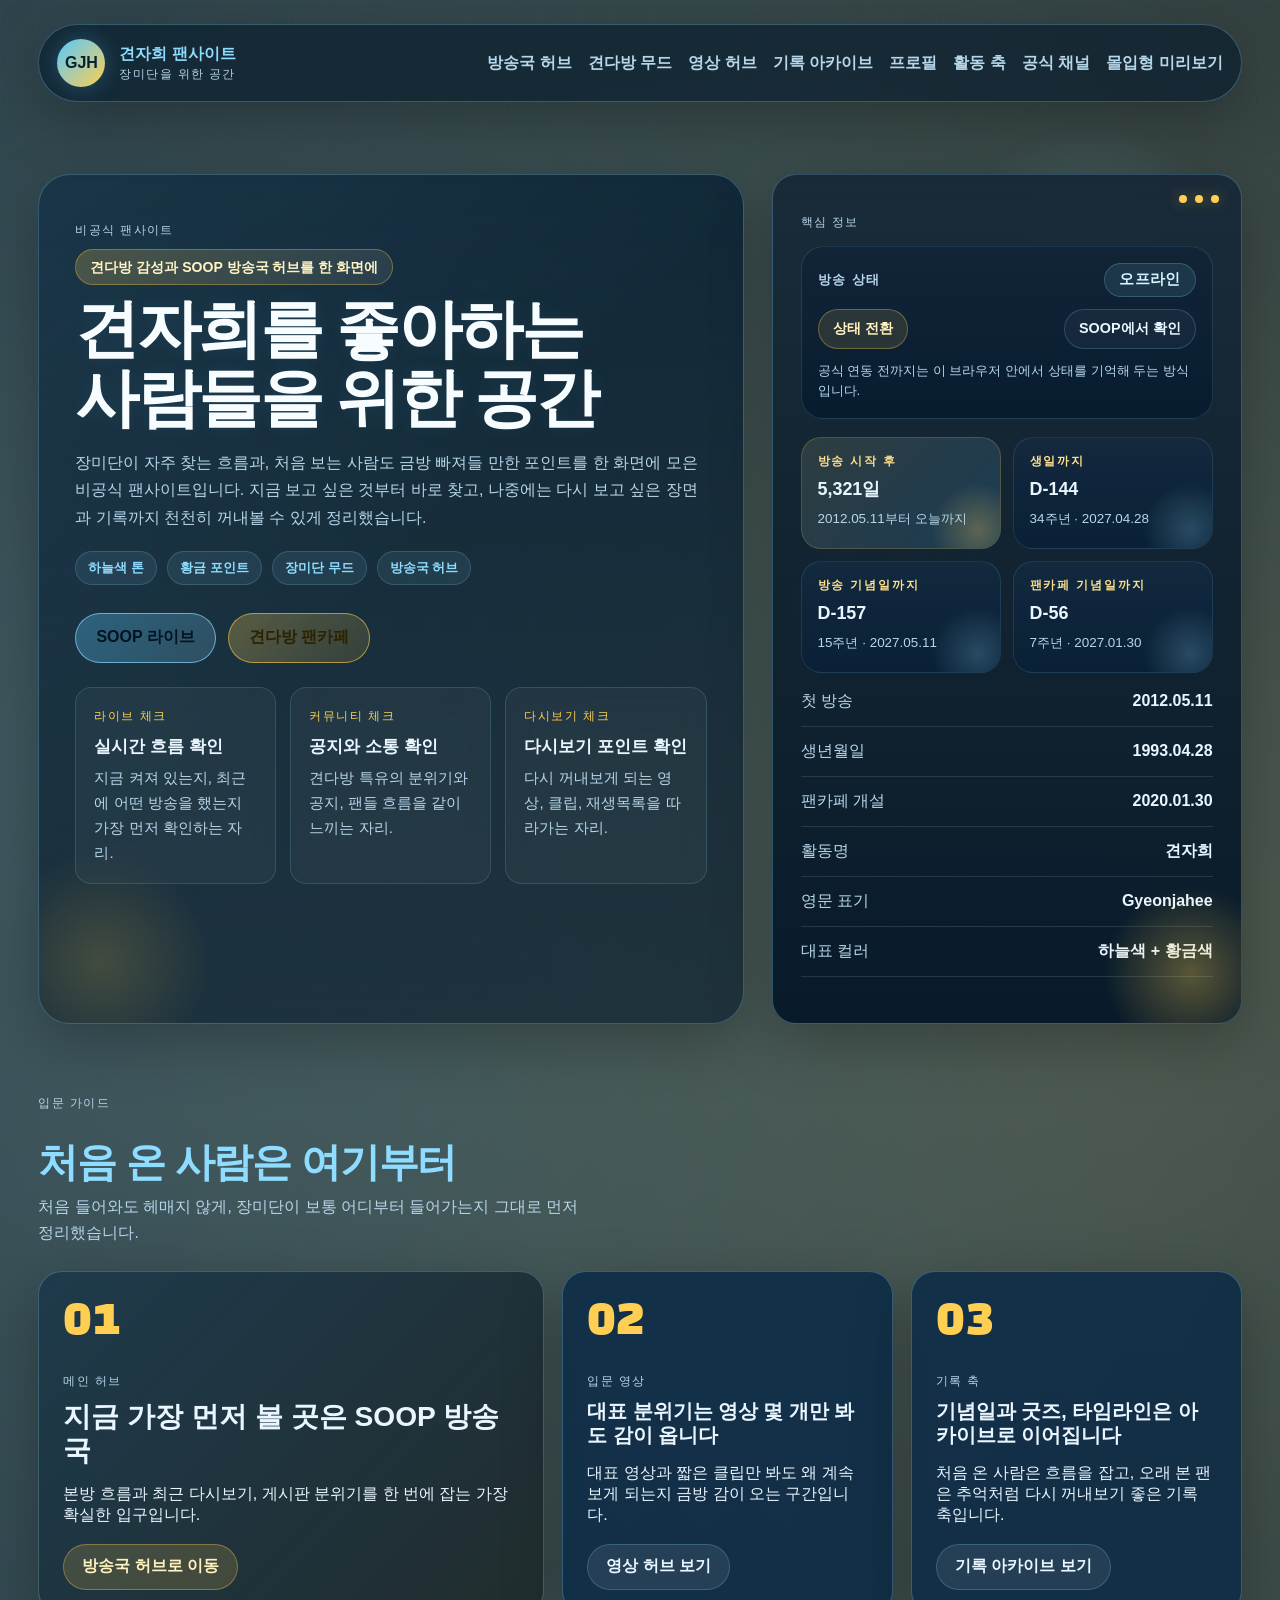
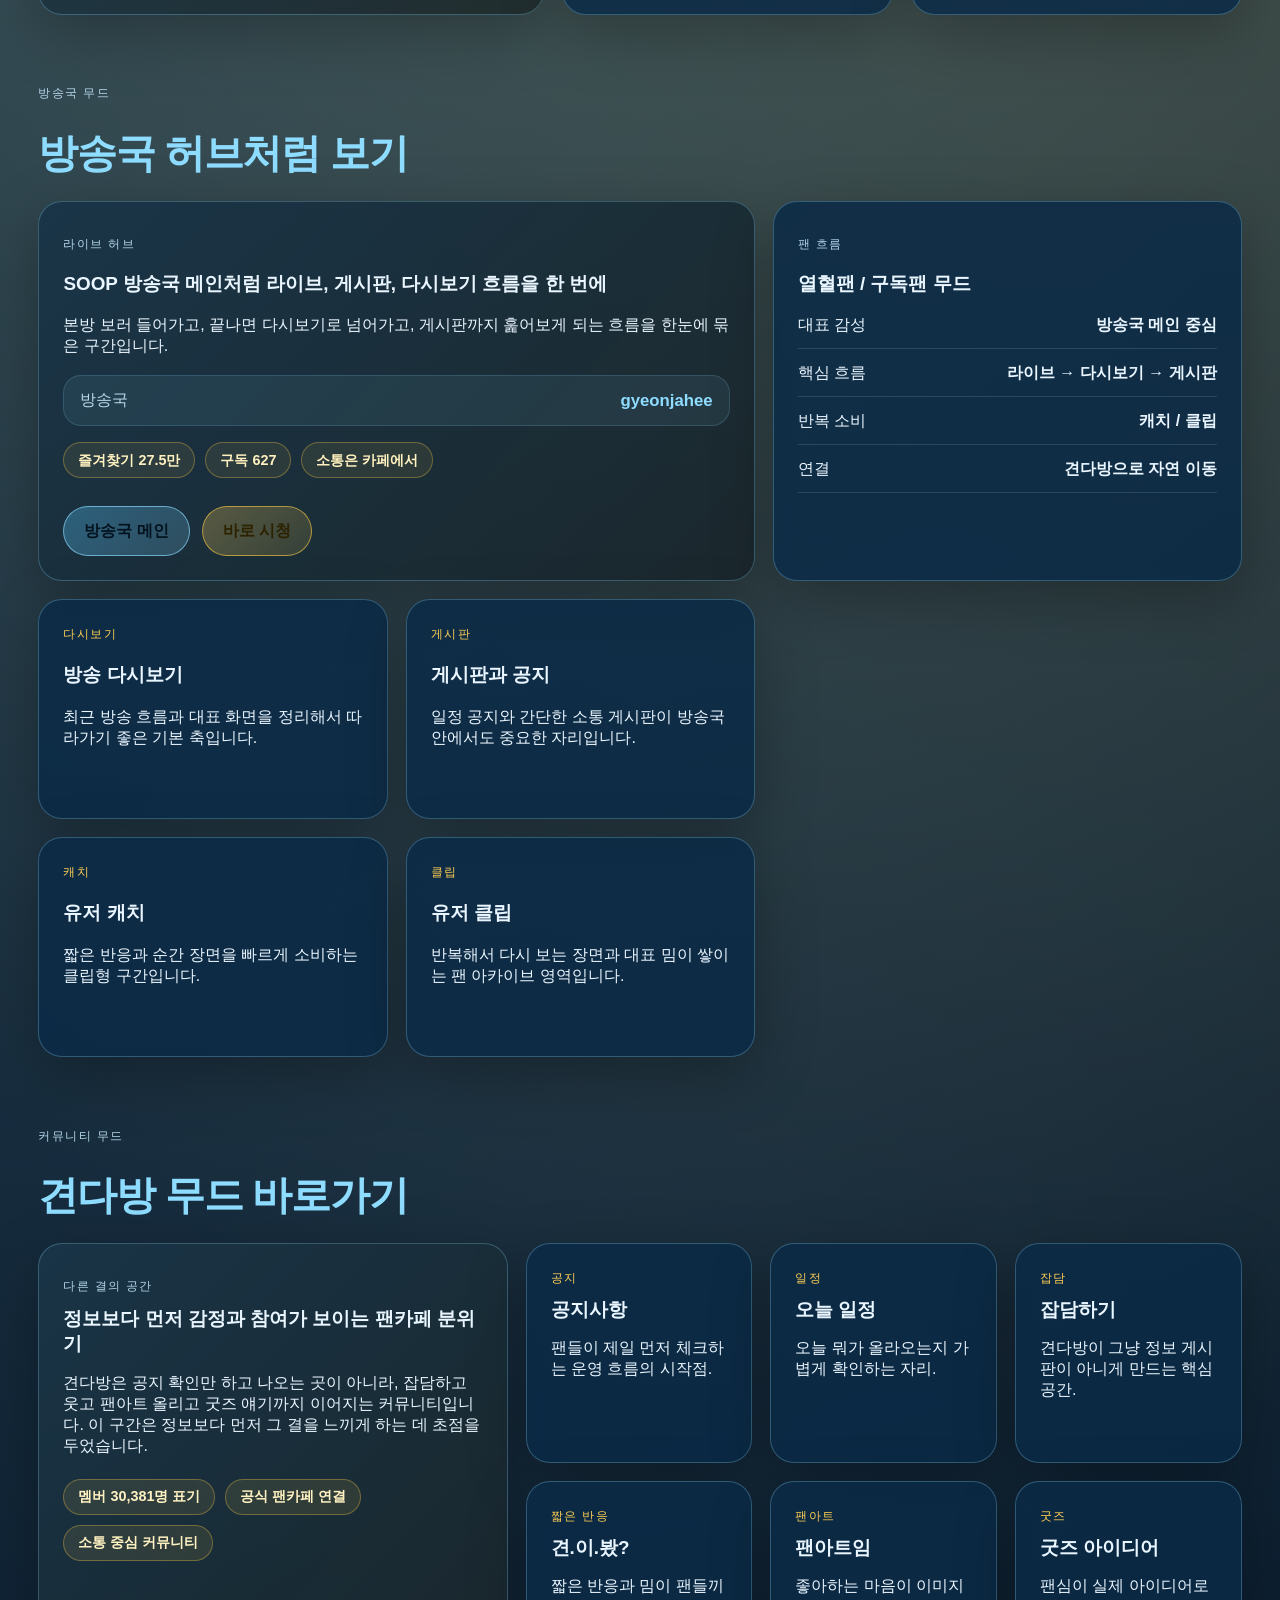
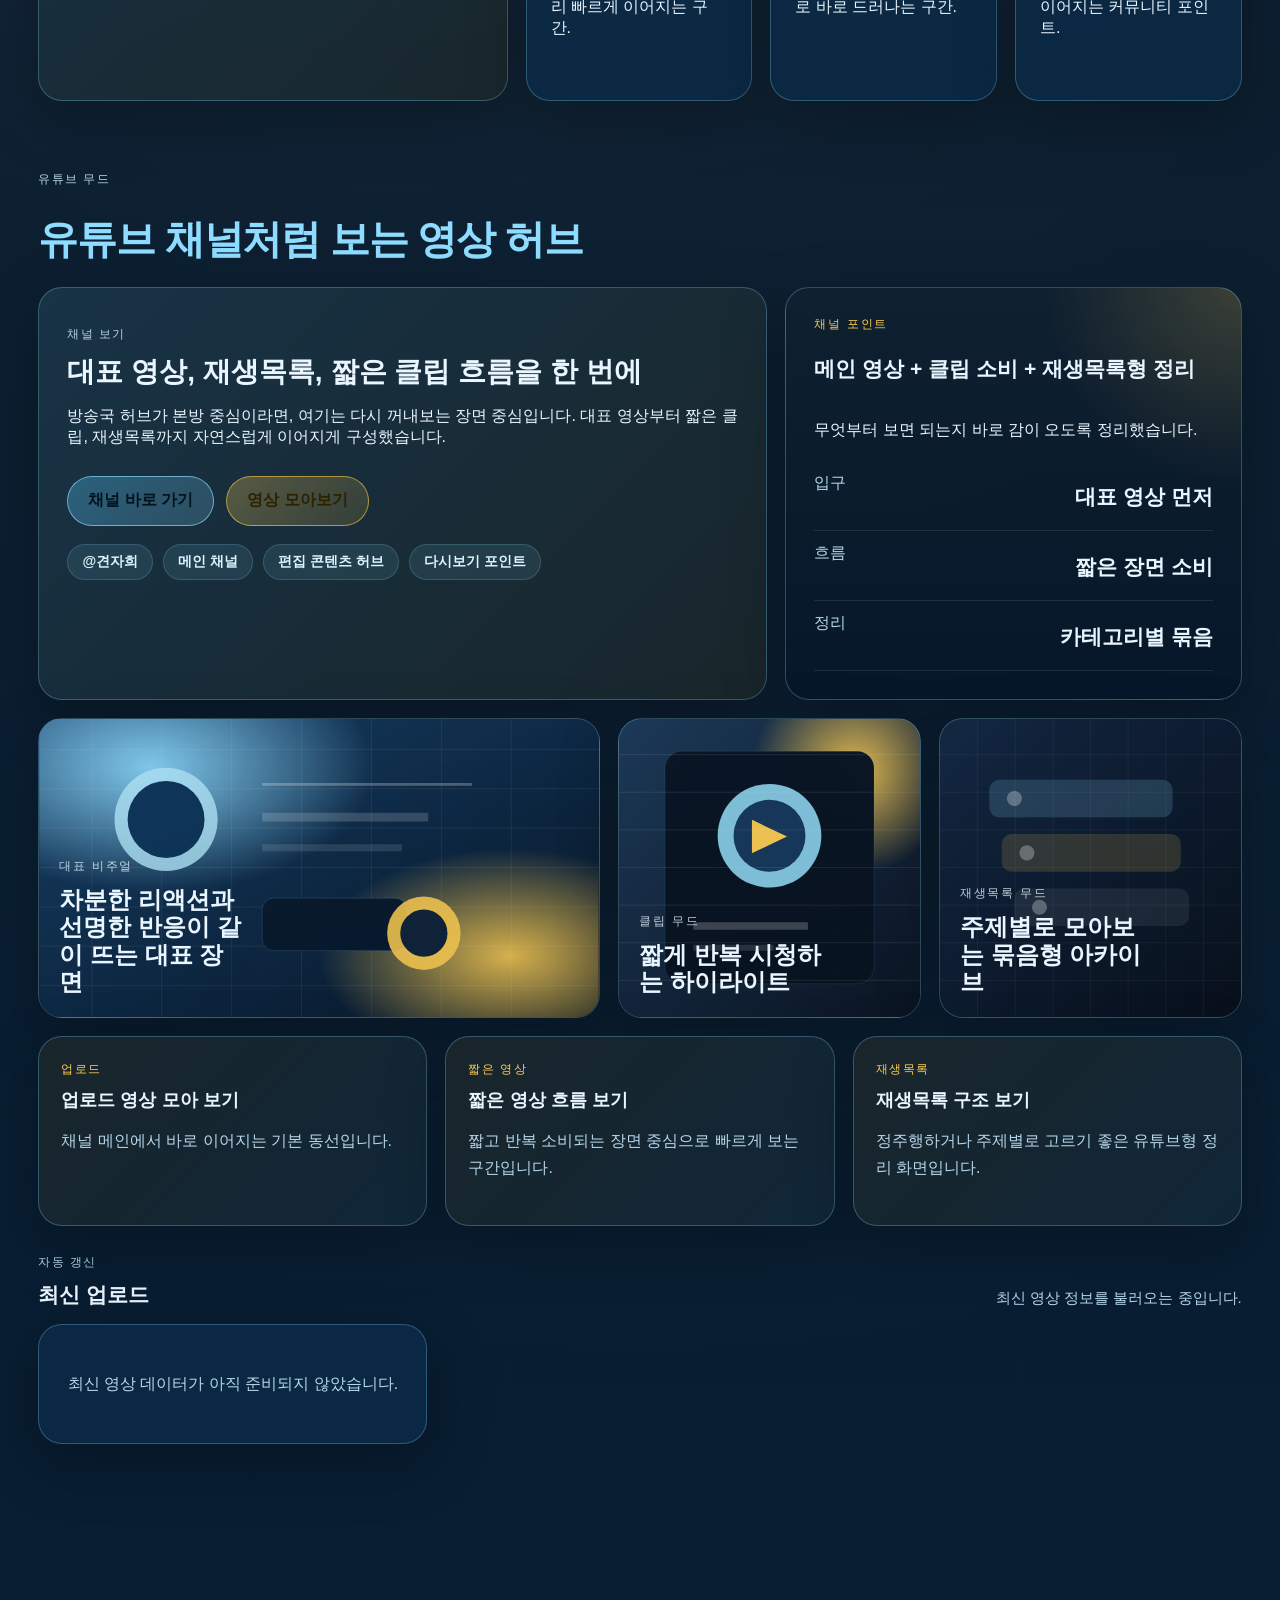
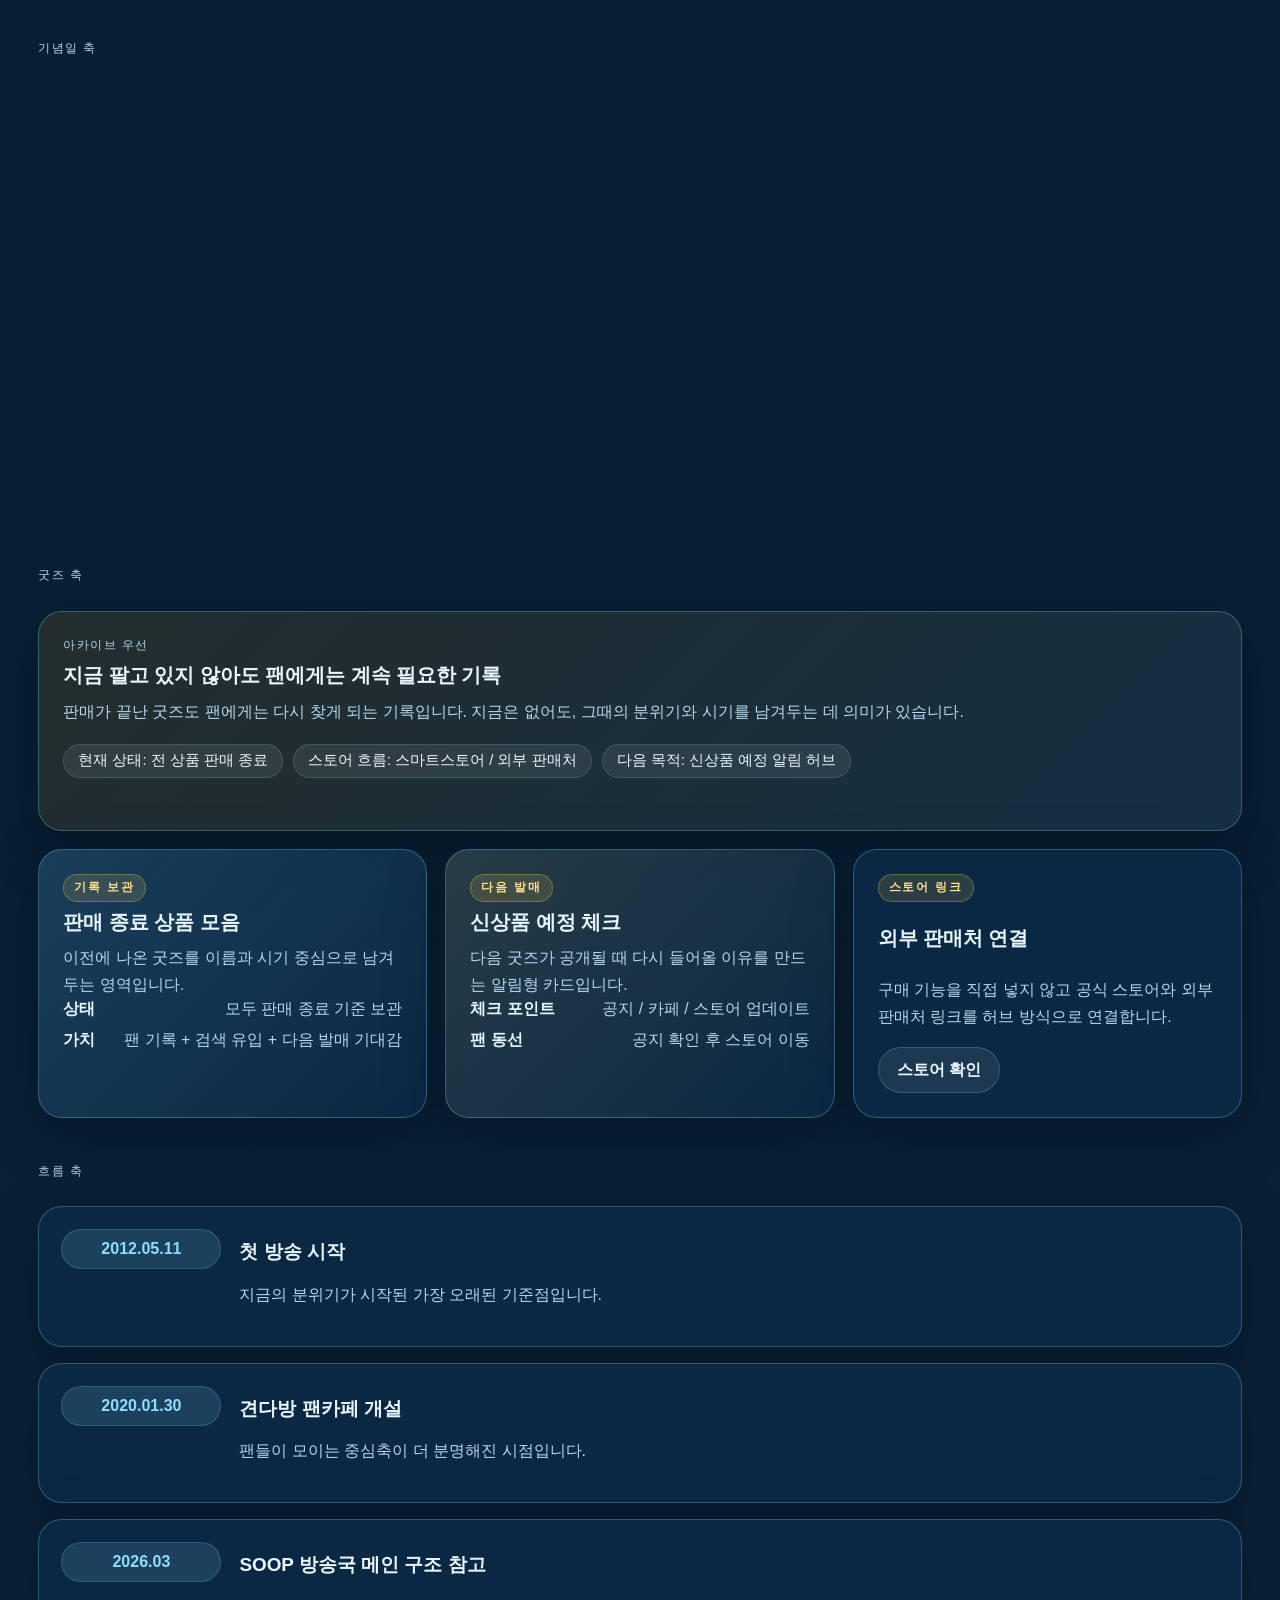
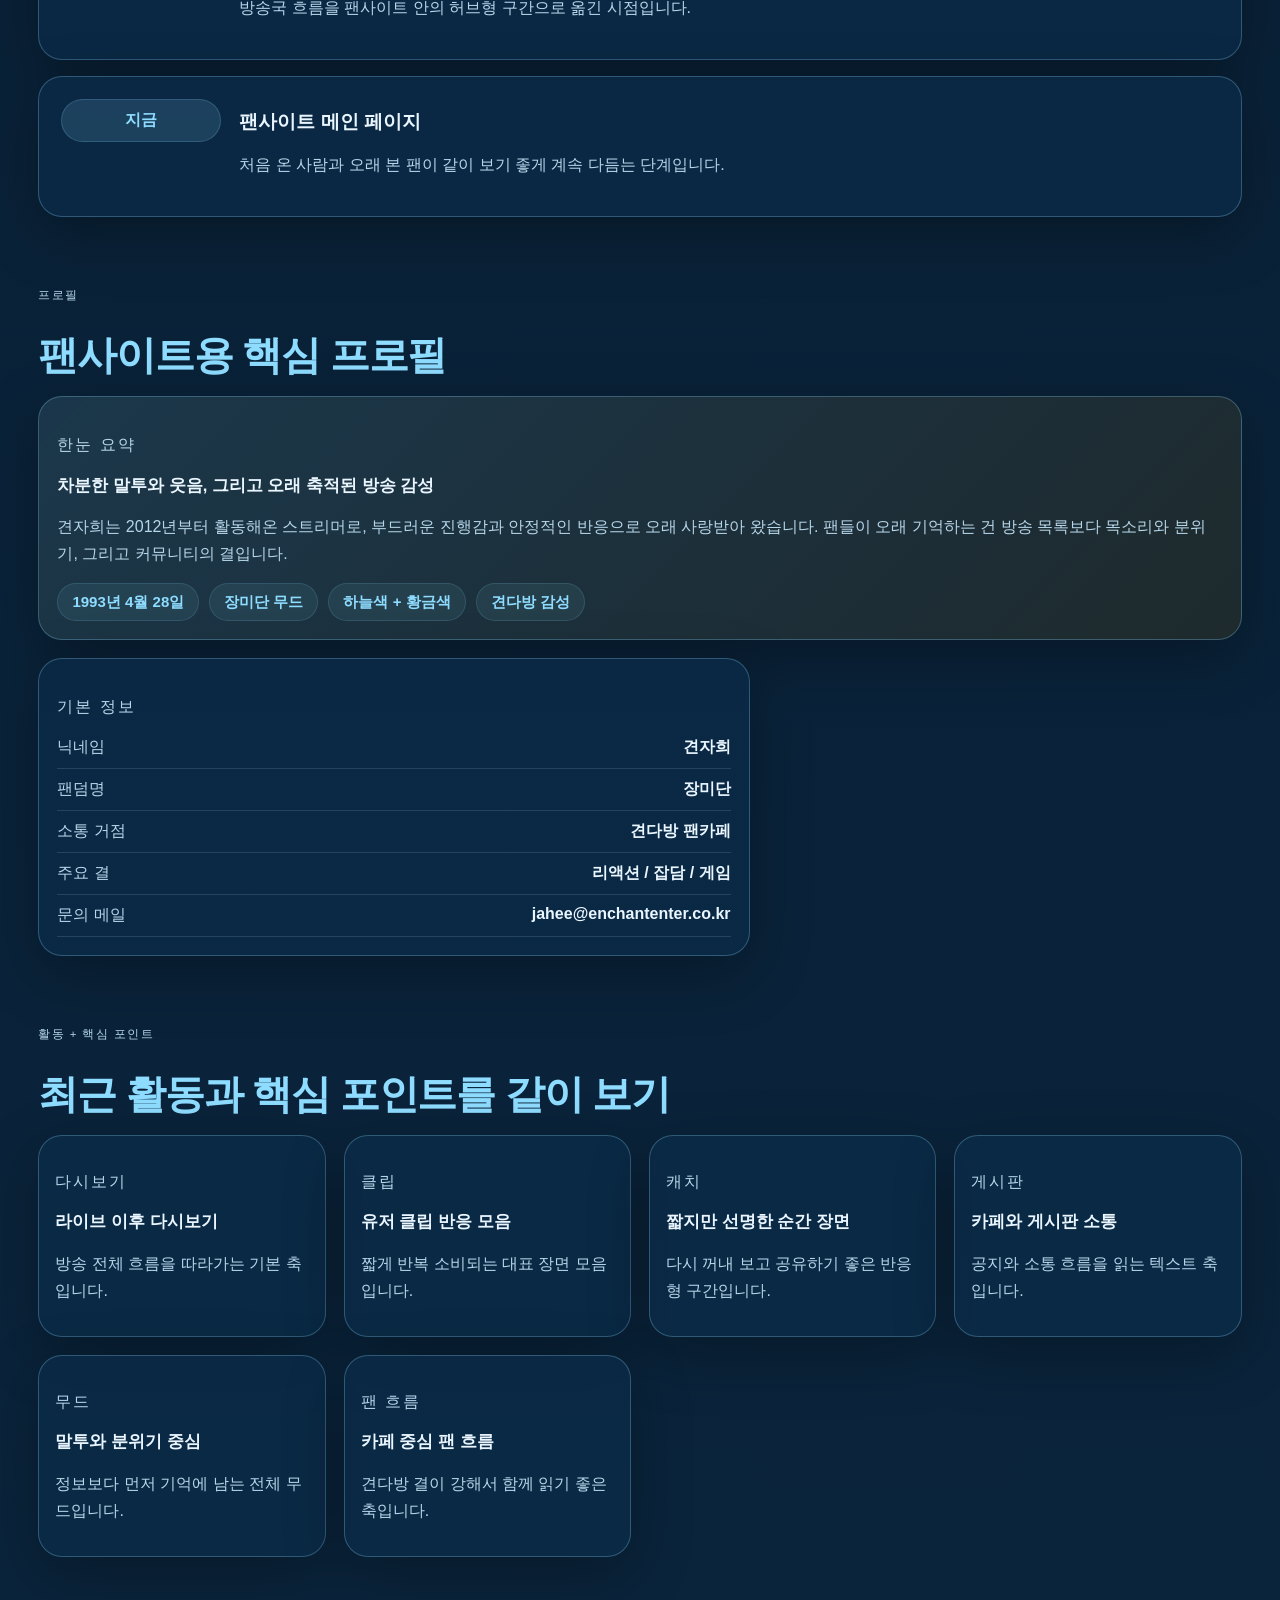
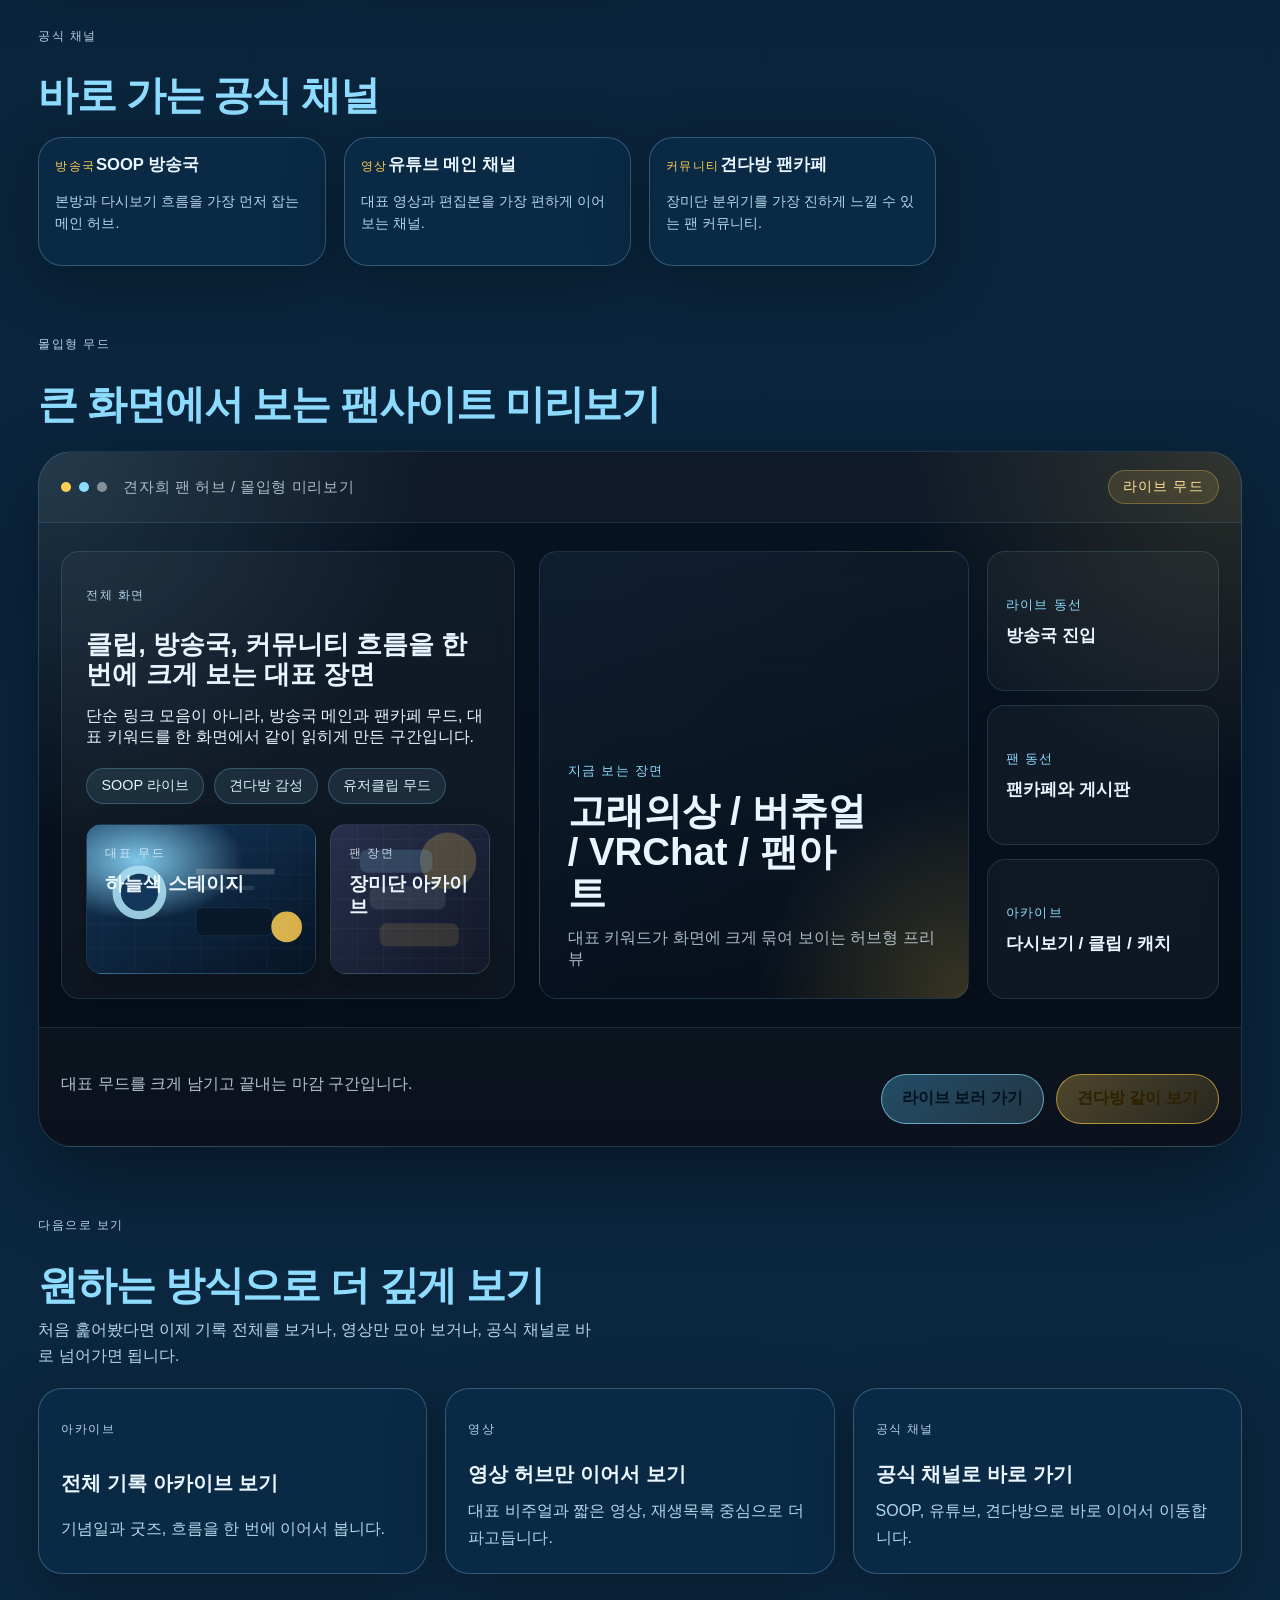
==== commit 22abd4df: "Add automatic YouTube latest video updater" ====
--- a/index.html
+++ b/index.html
@@ -4,9 +4,9 @@
   <meta charset="UTF-8">
   <meta name="viewport" content="width=device-width, initial-scale=1.0">
   <title>견자희 팬사이트 | 견다방 무드 아카이브</title>
-  <meta name="description" content="견자희를 좋아하는 사람들을 위한 비공식 팬사이트. 공식 채널, 방송국 허브, 견다방 감성, 활동 포인트와 타임라인을 한 페이지에 모았습니다.">
+  <meta name="description" content="견자희를 좋아하는 사람들을 위한 비공식 팬사이트. 방송국 허브, 견다방 무드, 영상 허브, 기념일과 공식 채널을 한 페이지에 모았습니다.">
   <meta property="og:title" content="견자희 팬사이트">
-  <meta property="og:description" content="견다방 무드와 SOOP 방송국 구조를 함께 녹인 견자희 비공식 팬페이지.">
+  <meta property="og:description" content="견다방 무드와 SOOP 방송국 구조를 참고한 견자희 비공식 팬사이트.">
   <meta property="og:type" content="website">
   <meta name="theme-color" content="#071a2b">
   <link rel="preconnect" href="https://fonts.googleapis.com">
@@ -21,19 +21,17 @@
         <span class="brand-mark">GJH</span>
         <span class="brand-copy">
           <strong>견자희 팬사이트</strong>
-          <small>for 장미단</small>
+          <small>장미단을 위한 공간</small>
         </span>
       </a>
       <nav class="site-nav" aria-label="주요 메뉴">
         <a href="#station">방송국 허브</a>
         <a href="#community">견다방 무드</a>
         <a href="#video">영상 허브</a>
-        <a href="#anniversary">기념일</a>
+        <a href="#archive">기록 아카이브</a>
         <a href="#profile">프로필</a>
         <a href="#activity">활동 축</a>
         <a href="#links">공식 채널</a>
-        <a href="#highlights">핵심 포인트</a>
-        <a href="#timeline">타임라인</a>
         <a href="#preview">몰입형 미리보기</a>
       </nav>
     </header>
@@ -41,23 +39,39 @@
     <main id="top">
       <section class="hero section">
         <div class="hero-copy">
-          <p class="eyebrow">Unofficial Fan Site</p>
+          <p class="eyebrow">비공식 팬사이트</p>
           <div class="hero-ribbon">견다방 감성과 SOOP 방송국 허브를 한 화면에</div>
           <h1>견자희를 좋아하는<br>사람들을 위한 공간</h1>
           <p class="hero-text">
-            팬카페의 정서와 방송국 메인 화면의 흐름을 같이 가져온 비공식 팬페이지입니다.
-            첫 화면에서는 분위기를, 아래로 내려가면 라이브 상태와 팬 랭킹, VOD와 게시판 같은 활동 거점을
-            자연스럽게 따라갈 수 있게 정리했습니다.
+            장미단이 자주 찾는 흐름과, 처음 보는 사람도 금방 빠져들 만한 포인트를 한 화면에 모은 비공식 팬사이트입니다.
+            지금 보고 싶은 것부터 바로 찾고, 나중에는 다시 보고 싶은 장면과 기록까지 천천히 꺼내볼 수 있게 정리했습니다.
           </p>
-          <div class="hero-badges" aria-label="팬페이지 키워드">
-            <span>Sky Blue</span>
-            <span>Gold Accent</span>
-            <span>Rose Mood</span>
-            <span>Station Hub</span>
+          <div class="hero-badges" aria-label="사이트 키워드">
+            <span>하늘색 톤</span>
+            <span>황금 포인트</span>
+            <span>장미단 무드</span>
+            <span>방송국 허브</span>
           </div>
           <div class="hero-actions">
             <a class="button button-primary" href="https://play.sooplive.co.kr/gyeonjahee" target="_blank" rel="noreferrer">SOOP 라이브</a>
             <a class="button button-secondary" href="https://cafe.naver.com/gyeonjahee" target="_blank" rel="noreferrer">견다방 팬카페</a>
+          </div>
+          <div class="hero-route-grid" aria-label="첫 화면 체크 포인트">
+            <article class="hero-route-card">
+              <span class="link-type">라이브 체크</span>
+              <h3>실시간 흐름 확인</h3>
+              <p>지금 켜져 있는지, 최근에 어떤 방송을 했는지 가장 먼저 확인하는 자리.</p>
+            </article>
+            <article class="hero-route-card">
+              <span class="link-type">커뮤니티 체크</span>
+              <h3>공지와 소통 확인</h3>
+              <p>견다방 특유의 분위기와 공지, 팬들 흐름을 같이 느끼는 자리.</p>
+            </article>
+            <article class="hero-route-card">
+              <span class="link-type">다시보기 체크</span>
+              <h3>다시보기 포인트 확인</h3>
+              <p>다시 꺼내보게 되는 영상, 클립, 재생목록을 따라가는 자리.</p>
+            </article>
           </div>
         </div>
 
@@ -68,45 +82,98 @@
             <span></span>
             <span></span>
           </div>
-          <p class="panel-label">Quick Facts</p>
+          <p class="panel-label">핵심 정보</p>
+          <div class="live-console" aria-label="라이브 상태">
+            <div class="live-console-head">
+              <span class="live-console-label">방송 상태</span>
+              <strong class="live-status-pill is-offline" data-live-status>오프라인</strong>
+            </div>
+            <div class="live-console-actions">
+              <button class="live-toggle-button" type="button" data-live-toggle>상태 전환</button>
+              <a class="live-check-link" href="https://play.sooplive.co.kr/gyeonjahee" target="_blank" rel="noreferrer">SOOP에서 확인</a>
+            </div>
+            <p class="live-console-note">공식 연동 전까지는 이 브라우저 안에서 상태를 기억해 두는 방식입니다.</p>
+          </div>
+          <div class="countdown-strip" aria-label="상단 기념일 카운트">
+            <article class="countdown-chip countdown-chip-primary" data-mode="elapsed" data-month="5" data-day="11" data-start-year="2012">
+              <span class="countdown-label">방송 시작 후</span>
+              <strong class="countdown-value">계산 중</strong>
+              <small class="countdown-meta">누적 방송 경과일</small>
+            </article>
+            <article class="countdown-chip" data-mode="until" data-month="4" data-day="28" data-start-year="1993">
+              <span class="countdown-label">생일까지</span>
+              <strong class="countdown-value">계산 중</strong>
+              <small class="countdown-meta">매년 4월 28일</small>
+            </article>
+            <article class="countdown-chip" data-mode="until" data-month="5" data-day="11" data-start-year="2012">
+              <span class="countdown-label">방송 기념일까지</span>
+              <strong class="countdown-value">계산 중</strong>
+              <small class="countdown-meta">첫 방송 2012.05.11</small>
+            </article>
+            <article class="countdown-chip" data-mode="until" data-month="1" data-day="30" data-start-year="2020">
+              <span class="countdown-label">팬카페 기념일까지</span>
+              <strong class="countdown-value">계산 중</strong>
+              <small class="countdown-meta">견다방 오픈 2020.01.30</small>
+            </article>
+          </div>
           <ul class="fact-list">
+            <li><span>첫 방송</span><strong>2012.05.11</strong></li>
+            <li><span>생년월일</span><strong>1993.04.28</strong></li>
+            <li><span>팬카페 개설</span><strong>2020.01.30</strong></li>
             <li><span>활동명</span><strong>견자희</strong></li>
             <li><span>영문 표기</span><strong>Gyeonjahee</strong></li>
-            <li><span>생년월일</span><strong>1993.04.28</strong></li>
-            <li><span>첫 방송</span><strong>2012.05.11</strong></li>
-            <li><span>팬카페 개설</span><strong>2020.01.30</strong></li>
             <li><span>대표 컬러</span><strong>하늘색 + 황금색</strong></li>
           </ul>
-          <div class="fan-meter" aria-label="팬사이트 방향">
-            <div class="fan-meter-row">
-              <span>메인 톤</span>
-              <strong>팬사이트 중심</strong>
-            </div>
-            <div class="fan-meter-bar"><span></span></div>
-            <div class="fan-meter-row">
-              <span>현재 구성</span>
-              <strong>비주얼 + 커뮤니티 + 방송국 허브</strong>
-            </div>
-          </div>
-          <p class="panel-note">
-            공식 일정과 최신 공지는 SOOP 방송국과 견다방 팬카페를 우선 기준으로 보는 것이 가장 정확합니다.
-          </p>
         </aside>
       </section>
 
+      <section id="starter-guide" class="section starter-guide">
+        <div class="section-heading">
+          <p class="eyebrow">입문 가이드</p>
+          <h2>처음 온 사람은 여기부터</h2>
+          <p class="section-description">처음 들어와도 헤매지 않게, 장미단이 보통 어디부터 들어가는지 그대로 먼저 정리했습니다.</p>
+        </div>
+        <div class="priority-strip" aria-label="처음 방문한 사람을 위한 입문 가이드">
+          <article class="priority-card priority-card-primary">
+            <p class="priority-rank">01</p>
+            <div>
+              <p class="feature-kicker">메인 허브</p>
+              <h2>지금 가장 먼저 볼 곳은 SOOP 방송국</h2>
+              <p>본방 흐름과 최근 다시보기, 게시판 분위기를 한 번에 잡는 가장 확실한 입구입니다.</p>
+            </div>
+            <a class="priority-link" href="#station">방송국 허브로 이동</a>
+          </article>
+          <article class="priority-card">
+            <p class="priority-rank">02</p>
+            <div>
+              <p class="feature-kicker">입문 영상</p>
+              <h3>대표 분위기는 영상 몇 개만 봐도 감이 옵니다</h3>
+              <p>대표 영상과 짧은 클립만 봐도 왜 계속 보게 되는지 금방 감이 오는 구간입니다.</p>
+            </div>
+            <a class="priority-link" href="#video">영상 허브 보기</a>
+          </article>
+          <article class="priority-card">
+            <p class="priority-rank">03</p>
+            <div>
+              <p class="feature-kicker">기록 축</p>
+              <h3>기념일과 굿즈, 타임라인은 아카이브로 이어집니다</h3>
+              <p>처음 온 사람은 흐름을 잡고, 오래 본 팬은 추억처럼 다시 꺼내보기 좋은 기록 축입니다.</p>
+            </div>
+            <a class="priority-link" href="#archive">기록 아카이브 보기</a>
+          </article>
+        </div>
+      </section>
+
       <section id="station" class="section">
         <div class="section-heading">
-          <p class="eyebrow">SOOP Mood</p>
+          <p class="eyebrow">방송국 무드</p>
           <h2>방송국 허브처럼 보기</h2>
         </div>
         <div class="station-shell">
           <article class="station-card station-card-main">
-            <p class="feature-kicker">Live Hub</p>
-            <h3>SOOP 방송국 메인처럼 라이브, 팬심, 게시판 흐름을 한 번에</h3>
-            <p>
-              실제 방송국 메인에서 보이는 구조를 팬사이트 안으로 옮겼습니다.
-              라이브 진입, 팬 랭킹, VOD와 게시판, 유저 Catch와 유저클립까지 활동 동선을 허브형으로 묶었습니다.
-            </p>
+            <p class="feature-kicker">라이브 허브</p>
+            <h3>SOOP 방송국 메인처럼 라이브, 게시판, 다시보기 흐름을 한 번에</h3>
+            <p>본방 보러 들어가고, 끝나면 다시보기로 넘어가고, 게시판까지 훑어보게 되는 흐름을 한눈에 묶은 구간입니다.</p>
             <div class="station-status">
               <span>방송국</span>
               <strong>gyeonjahee</strong>
@@ -121,309 +188,235 @@
               <a class="button button-secondary" href="https://play.sooplive.co.kr/gyeonjahee" target="_blank" rel="noreferrer">바로 시청</a>
             </div>
           </article>
-
           <article class="station-card">
-            <p class="feature-kicker">Fan Rank</p>
+            <p class="feature-kicker">팬 흐름</p>
             <h3>열혈팬 / 구독팬 무드</h3>
             <ul class="station-rank-list">
-              <li><span>회장</span><strong>열혈팬</strong></li>
-              <li><span>부회장</span><strong>구독팬</strong></li>
-              <li><span>상단 감성</span><strong>팬심이 바로 보이는 구조</strong></li>
-              <li><span>팬닉</span><strong>ツ</strong></li>
+              <li><span>대표 감성</span><strong>방송국 메인 중심</strong></li>
+              <li><span>핵심 흐름</span><strong>라이브 → 다시보기 → 게시판</strong></li>
+              <li><span>반복 소비</span><strong>캐치 / 클립</strong></li>
+              <li><span>연결</span><strong>견다방으로 자연 이동</strong></li>
             </ul>
           </article>
-
           <div class="station-grid">
-            <article class="station-card">
-              <span class="link-type">VOD</span>
-              <h3>방송 다시보기</h3>
-              <p>최근 방송 흐름과 대표 장면을 정리해서 따라가기 좋은 기본 축입니다.</p>
-            </article>
-            <article class="station-card">
-              <span class="link-type">Board</span>
-              <h3>게시판과 공지</h3>
-              <p>3월 7일, 3월 6일 같은 일정형 공지와 팬 소통 게시판이 방송국의 중심 역할을 합니다.</p>
-            </article>
-            <article class="station-card">
-              <span class="link-type">Catch</span>
-              <h3>유저 Catch</h3>
-              <p>짧은 반응과 순간 장면을 팬 시선으로 빠르게 소비하는 클립형 구간입니다.</p>
-            </article>
-            <article class="station-card">
-              <span class="link-type">Clip</span>
-              <h3>유저클립</h3>
-              <p>고래상사, 버추얼, VRChat 같은 키워드가 반복적으로 쌓이는 대표 반응 아카이브입니다.</p>
-            </article>
-          </div>
-
-          <div class="station-banner-grid">
-            <a class="station-banner" href="https://www.youtube.com/channel/UCBvkQFBskQR9NeOoDYR8ckA?sub_confirmation=1" target="_blank" rel="noreferrer">YouTube</a>
-            <a class="station-banner" href="https://cafe.naver.com/gyeonjahee" target="_blank" rel="noreferrer">견다방</a>
-            <a class="station-banner" href="https://fancim.me/celeb/profile.aspx?cu_id=wkgml" target="_blank" rel="noreferrer">Fancim</a>
-            <a class="station-banner" href="https://smartstore.naver.com/enchantenter" target="_blank" rel="noreferrer">Smartstore</a>
-          </div>
-          </div>
-        </section>
-
-        <section id="community" class="section">
-          <div class="section-heading">
-            <p class="eyebrow">Community Mood</p>
-            <h2>견다방 무드 바로가기</h2>
-          </div>
-          <div class="community-shell">
+            <article class="station-card"><span class="link-type">다시보기</span><h3>방송 다시보기</h3><p>최근 방송 흐름과 대표 화면을 정리해서 따라가기 좋은 기본 축입니다.</p></article>
+            <article class="station-card"><span class="link-type">게시판</span><h3>게시판과 공지</h3><p>일정 공지와 간단한 소통 게시판이 방송국 안에서도 중요한 자리입니다.</p></article>
+            <article class="station-card"><span class="link-type">캐치</span><h3>유저 캐치</h3><p>짧은 반응과 순간 장면을 빠르게 소비하는 클립형 구간입니다.</p></article>
+            <article class="station-card"><span class="link-type">클립</span><h3>유저 클립</h3><p>반복해서 다시 보는 장면과 대표 밈이 쌓이는 팬 아카이브 영역입니다.</p></article>
+          </div>
+        </div>
+      </section>
+
+      <section id="community" class="section">
+        <div class="section-heading">
+          <p class="eyebrow">커뮤니티 무드</p>
+          <h2>견다방 무드 바로가기</h2>
+        </div>
+        <div class="community-shell">
           <article class="community-intro">
-            <p class="feature-kicker">A Different World</p>
+            <p class="feature-kicker">다른 결의 공간</p>
             <h3>정보보다 먼저 감정과 참여가 보이는 팬카페 분위기</h3>
-            <p>
-              견다방은 공지 확인만 하는 곳이 아니라 잡담, 팬아트, 굿즈 아이디어까지 이어지는 커뮤니티입니다.
-              이 페이지도 그 결을 따라, 단순 소개보다 팬이 오래 머물고 싶은 분위기를 먼저 보여주는 방향으로 잡았습니다.
-            </p>
+            <p>견다방은 공지 확인만 하고 나오는 곳이 아니라, 잡담하고 웃고 팬아트 올리고 굿즈 얘기까지 이어지는 커뮤니티입니다. 이 구간은 정보보다 먼저 그 결을 느끼게 하는 데 초점을 두었습니다.</p>
             <div class="community-stats">
-              <span>팬카페 개설 2020.01.30</span>
               <span>멤버 30,381명 표기</span>
               <span>공식 팬카페 연결</span>
+              <span>소통 중심 커뮤니티</span>
             </div>
           </article>
           <div class="community-menu-grid">
-            <article class="community-card">
-              <span class="link-type">Notice</span>
-              <h3>공지사항</h3>
-              <p>팬들이 가장 먼저 체크하는 공지와 규칙, 운영 흐름을 담는 자리.</p>
-            </article>
-            <article class="community-card">
-              <span class="link-type">Schedule</span>
-              <h3>오늘일정</h3>
-              <p>방송과 휴방, 이벤트성 소식을 빠르게 공유하는 카페형 일정 공간.</p>
-            </article>
-            <article class="community-card">
-              <span class="link-type">Talk</span>
-              <h3>잡담하기</h3>
-              <p>팬페이지가 살아 있는 커뮤니티처럼 읽히게 만드는 가장 중요한 영역.</p>
-            </article>
-            <article class="community-card">
-              <span class="link-type">Catch</span>
-              <h3>견.이.봤 ?</h3>
-              <p>짧게 웃기고 빠르게 소비되는 반응과 밈이 살아 있는 메뉴 감성.</p>
-            </article>
-            <article class="community-card">
-              <span class="link-type">Fanart</span>
-              <h3>팬아트임</h3>
-              <p>캐릭터 이미지와 팬의 손맛이 가장 직접적으로 드러나는 구간.</p>
-            </article>
-            <article class="community-card">
-              <span class="link-type">Goods</span>
-              <h3>굿즈 아이디어</h3>
-              <p>좋아하는 마음이 실제 제안과 결과물로 이어지는 커뮤니티 포인트.</p>
-            </article>
-            </div>
-          </div>
-        </section>
-
-        <section id="video" class="section">
-          <div class="section-heading">
-            <p class="eyebrow">YouTube Mood</p>
-            <h2>유튜브 채널처럼 보는 영상 허브</h2>
-          </div>
-          <div class="video-shell">
-            <article class="video-hero">
-              <div class="video-hero-copy">
-                <p class="feature-kicker">Channel View</p>
-                <h3>대표 영상, 플레이리스트, 짧은 클립 흐름을 한 번에</h3>
-                <p>
-                  유튜브 채널 메인처럼 첫 줄에서 대표 영상 무드를 보여주고, 아래에는 썸네일형 카드와 재생목록성 카드가
-                  이어지도록 구성했습니다. 방송국 허브가 라이브 중심이라면 여기는 편집 영상과 다시 소비되는 장면 중심입니다.
-                </p>
-                <div class="hero-actions">
-                  <a class="button button-primary" href="https://www.youtube.com/@%EA%B2%AC%EC%9E%90%ED%9D%AC" target="_blank" rel="noreferrer">채널 바로 가기</a>
-                  <a class="button button-secondary" href="https://www.youtube.com/channel/UCBvkQFBskQR9NeOoDYR8ckA" target="_blank" rel="noreferrer">영상 더 보기</a>
+            <article class="community-card"><span class="link-type">공지</span><h3>공지사항</h3><p>팬들이 제일 먼저 체크하는 운영 흐름의 시작점.</p></article>
+            <article class="community-card"><span class="link-type">일정</span><h3>오늘 일정</h3><p>오늘 뭐가 올라오는지 가볍게 확인하는 자리.</p></article>
+            <article class="community-card"><span class="link-type">잡담</span><h3>잡담하기</h3><p>견다방이 그냥 정보 게시판이 아니게 만드는 핵심 공간.</p></article>
+            <article class="community-card"><span class="link-type">짧은 반응</span><h3>견.이.봤?</h3><p>짧은 반응과 밈이 팬들끼리 빠르게 이어지는 구간.</p></article>
+            <article class="community-card"><span class="link-type">팬아트</span><h3>팬아트임</h3><p>좋아하는 마음이 이미지로 바로 드러나는 구간.</p></article>
+            <article class="community-card"><span class="link-type">굿즈</span><h3>굿즈 아이디어</h3><p>팬심이 실제 아이디어로 이어지는 커뮤니티 포인트.</p></article>
+          </div>
+        </div>
+      </section>
+
+      <section id="video" class="section">
+        <div class="section-heading">
+          <p class="eyebrow">유튜브 무드</p>
+          <h2>유튜브 채널처럼 보는 영상 허브</h2>
+        </div>
+        <div class="video-shell">
+          <article class="video-hero">
+            <div class="video-hero-copy">
+              <p class="feature-kicker">채널 보기</p>
+              <h3>대표 영상, 재생목록, 짧은 클립 흐름을 한 번에</h3>
+              <p>방송국 허브가 본방 중심이라면, 여기는 다시 꺼내보는 장면 중심입니다. 대표 영상부터 짧은 클립, 재생목록까지 자연스럽게 이어지게 구성했습니다.</p>
+              <div class="hero-actions">
+                <a class="button button-primary" href="https://www.youtube.com/@%EA%B2%AC%EC%9E%90%ED%9D%AC" target="_blank" rel="noreferrer">채널 바로 가기</a>
+                <a class="button button-secondary" href="https://www.youtube.com/channel/UCBvkQFBskQR9NeOoDYR8ckA" target="_blank" rel="noreferrer">영상 모아보기</a>
+              </div>
+              <div class="video-chip-row">
+                <span>@견자희</span>
+                <span>메인 채널</span>
+                <span>편집 콘텐츠 허브</span>
+                <span>다시보기 포인트</span>
+              </div>
+            </div>
+            <div class="video-hero-panel">
+              <span class="video-panel-label">채널 포인트</span>
+              <strong>메인 영상 + 클립 소비 + 재생목록형 정리</strong>
+              <p>무엇부터 보면 되는지 바로 감이 오도록 정리했습니다.</p>
+              <ul class="video-panel-list">
+                <li><span>입구</span><strong>대표 영상 먼저</strong></li>
+                <li><span>흐름</span><strong>짧은 장면 소비</strong></li>
+                <li><span>정리</span><strong>카테고리별 묶음</strong></li>
+              </ul>
+            </div>
+          </article>
+          <div class="video-showcase" aria-label="대표 썸네일 포스터">
+            <article class="video-poster video-poster-featured">
+              <img class="poster-art" src="assets/video-featured.svg" alt="대표 영상 포스터 비주얼">
+              <div class="video-poster-copy">
+                <span>대표 비주얼</span>
+                <strong>차분한 리액션과 선명한 반응이 같이 뜨는 대표 장면</strong>
+              </div>
+            </article>
+            <article class="video-poster video-poster-clip">
+              <img class="poster-art" src="assets/video-clip.svg" alt="짧은 클립 포스터 비주얼">
+              <div class="video-poster-copy">
+                <span>클립 무드</span>
+                <strong>짧게 반복 시청하는 하이라이트</strong>
+              </div>
+            </article>
+            <article class="video-poster video-poster-playlist">
+              <img class="poster-art" src="assets/video-playlist.svg" alt="재생목록 포스터 비주얼">
+              <div class="video-poster-copy">
+                <span>재생목록 무드</span>
+                <strong>주제별로 모아보는 묶음형 아카이브</strong>
+              </div>
+            </article>
+          </div>
+          <div class="video-link-row">
+            <a class="video-link-card" href="https://www.youtube.com/@%EA%B2%AC%EC%9E%90%ED%9D%AC/videos" target="_blank" rel="noreferrer"><span class="link-type">업로드</span><strong>업로드 영상 모아 보기</strong><p>채널 메인에서 바로 이어지는 기본 동선입니다.</p></a>
+            <a class="video-link-card" href="https://www.youtube.com/@%EA%B2%AC%EC%9E%90%ED%9D%AC/shorts" target="_blank" rel="noreferrer"><span class="link-type">짧은 영상</span><strong>짧은 영상 흐름 보기</strong><p>짧고 반복 소비되는 장면 중심으로 빠르게 보는 구간입니다.</p></a>
+            <a class="video-link-card" href="https://www.youtube.com/@%EA%B2%AC%EC%9E%90%ED%9D%AC/playlists" target="_blank" rel="noreferrer"><span class="link-type">재생목록</span><strong>재생목록 구조 보기</strong><p>정주행하거나 주제별로 고르기 좋은 유튜브형 정리 화면입니다.</p></a>
+          </div>
+          <section class="youtube-latest" aria-labelledby="youtube-latest-title">
+            <div class="youtube-latest-head">
+              <div>
+                <p class="feature-kicker">자동 갱신</p>
+                <h3 id="youtube-latest-title">최신 업로드</h3>
+              </div>
+              <p class="youtube-latest-meta" data-youtube-updated>최신 영상 정보를 불러오는 중입니다.</p>
+            </div>
+            <div class="youtube-latest-grid" data-youtube-latest>
+              <article class="youtube-latest-empty">
+                <p>최신 영상 정보를 준비 중입니다.</p>
+              </article>
+            </div>
+          </section>
+        </div>
+      </section>
+
+      <section id="archive" class="section">
+        <div class="section-heading">
+          <p class="eyebrow">기록 아카이브</p>
+          <h2>기념일, 굿즈, 흐름을 함께 보는 기록 아카이브</h2>
+        </div>
+        <div class="archive-stack">
+          <div class="archive-subsection">
+            <p class="feature-kicker">기념일 축</p>
+            <div class="anniversary-shell">
+              <div class="anniversary-grid">
+                <article class="anniversary-card anniversary-card-primary" data-month="5" data-day="11" data-start-year="2012">
+                  <span class="link-type">첫 방송</span>
+                  <h3>첫 방송 시작</h3>
+                  <p class="anniversary-date">2012.05.11</p>
+                  <div class="anniversary-meta">
+                    <strong class="anniversary-dday">D-day 계산 중</strong>
+                    <span class="anniversary-cycle">방송 시작 기념일</span>
+                  </div>
+                </article>
+                <div class="anniversary-side">
+                  <article class="anniversary-card" data-month="4" data-day="28" data-start-year="1993">
+                    <span class="link-type">생일</span>
+                    <h3>생일</h3>
+                    <p class="anniversary-date">1993.04.28</p>
+                    <div class="anniversary-meta">
+                      <strong class="anniversary-dday">D-day 계산 중</strong>
+                      <span class="anniversary-cycle">매년 4월 28일</span>
+                    </div>
+                  </article>
+                  <article class="anniversary-card" data-month="1" data-day="30" data-start-year="2020">
+                    <span class="link-type">팬카페</span>
+                    <h3>견다방 팬카페 개설</h3>
+                    <p class="anniversary-date">2020.01.30</p>
+                    <div class="anniversary-meta">
+                      <strong class="anniversary-dday">D-day 계산 중</strong>
+                      <span class="anniversary-cycle">팬카페 오픈 기념일</span>
+                    </div>
+                  </article>
                 </div>
-                <div class="video-chip-row">
-                  <span>@견자희</span>
-                  <span>메인 채널</span>
-                  <span>편집 콘텐츠 허브</span>
-                  <span>팬 재시청 포인트</span>
-                </div>
-              </div>
-              <div class="video-hero-panel">
-                <span class="video-panel-label">Channel Focus</span>
-                <strong>메인 영상 + 클립 소비 + 재생목록형 정리</strong>
-                <p>팬페이지 안에서도 유튜브 메인처럼 “무엇을 먼저 볼지”가 바로 읽히는 구조를 목표로 잡았습니다.</p>
-                <ul class="video-panel-list">
-                  <li><span>입구</span><strong>대표 영상 먼저</strong></li>
-                  <li><span>흐름</span><strong>짧은 장면 재소비</strong></li>
-                  <li><span>정리</span><strong>카테고리별 묶음</strong></li>
-                </ul>
-              </div>
-            </article>
-
-            <div class="video-showcase" aria-label="대표 썸네일 스타일">
-              <article class="video-poster video-poster-featured">
-                <img class="poster-art" src="assets/video-featured.svg" alt="대표 영상 스타일 포스터">
-                <div class="video-poster-copy">
-                  <span>Featured Visual</span>
-                  <strong>차분한 텐션과 선명한 반응이 같이 남는 대표 장면</strong>
+              </div>
+            </div>
+          </div>
+          <div class="archive-subsection">
+            <p class="feature-kicker">굿즈 축</p>
+            <div class="goods-shell">
+              <article class="goods-intro">
+                <p class="feature-kicker">아카이브 우선</p>
+                <h3>지금 팔고 있지 않아도 팬에게는 계속 필요한 기록</h3>
+                <p>판매가 끝난 굿즈도 팬에게는 다시 찾게 되는 기록입니다. 지금은 없어도, 그때의 분위기와 시기를 남겨두는 데 의미가 있습니다.</p>
+                <div class="goods-meta">
+                  <span>현재 상태: 전 상품 판매 종료</span>
+                  <span>스토어 흐름: 스마트스토어 / 외부 판매처</span>
+                  <span>다음 목적: 신상품 예정 알림 허브</span>
                 </div>
               </article>
-              <article class="video-poster video-poster-clip">
-                <img class="poster-art" src="assets/video-clip.svg" alt="짧은 클립 스타일 포스터">
-                <div class="video-poster-copy">
-                  <span>Clip Mood</span>
-                  <strong>짧게 반복 시청되는 하이라이트</strong>
-                </div>
-              </article>
-              <article class="video-poster video-poster-playlist">
-                <img class="poster-art" src="assets/video-playlist.svg" alt="재생목록 스타일 포스터">
-                <div class="video-poster-copy">
-                  <span>Playlist Mood</span>
-                  <strong>주제별로 모아보는 묶음형 아카이브</strong>
-                </div>
-              </article>
-            </div>
-
-            <div class="video-grid">
-              <article class="video-card">
-                <div class="video-thumb">
-                  <span>대표 영상</span>
-                  <strong>차분한 텐션이 살아 있는 메인 콘텐츠</strong>
-                </div>
-                <div class="video-body">
-                  <p class="media-label">Main Video</p>
-                  <h3>채널 첫인상을 만드는 대표 영상 영역</h3>
-                  <p>처음 들어온 사람이 분위기를 바로 읽을 수 있도록 큰 썸네일과 짧은 설명을 우선 배치했습니다.</p>
-                </div>
-              </article>
-
-              <article class="video-card">
-                <div class="video-thumb short-form">
-                  <span>짧은 클립</span>
-                  <strong>반응이 빠르게 퍼지는 장면 모음</strong>
-                </div>
-                <div class="video-body">
-                  <p class="media-label">Short Clip</p>
-                  <h3>유저클립 감성과 닿는 짧은 영상 소비</h3>
-                  <p>웃긴 반응, 순간 리액션, 밈화되기 쉬운 장면을 반복 시청하는 감각을 반영했습니다.</p>
-                </div>
-              </article>
-
-              <article class="video-card">
-                <div class="video-thumb playlist-form">
-                  <span>재생목록</span>
-                  <strong>카테고리별로 쌓여 보이는 영상 묶음</strong>
-                </div>
-                <div class="video-body">
-                  <p class="media-label">Playlist Mood</p>
-                  <h3>정주행하기 쉬운 묶음형 구조</h3>
-                  <p>버추얼, VRChat, 편집 영상처럼 팬이 원하는 결대로 골라보는 플레이리스트 감각입니다.</p>
-                </div>
-              </article>
-            </div>
-
-            <div class="video-link-row">
-              <a class="video-link-card" href="https://www.youtube.com/@%EA%B2%AC%EC%9E%90%ED%9D%AC/videos" target="_blank" rel="noreferrer">
-                <span class="link-type">Videos</span>
-                <strong>업로드 영상 모아 보기</strong>
-                <p>채널 메인에서 바로 이어지는 기본 동선입니다.</p>
-              </a>
-              <a class="video-link-card" href="https://www.youtube.com/@%EA%B2%AC%EC%9E%90%ED%9D%AC/shorts" target="_blank" rel="noreferrer">
-                <span class="link-type">Shorts</span>
-                <strong>짧은 영상 흐름 보기</strong>
-                <p>짧게 소비되는 장면 중심으로 빠르게 훑는 구간입니다.</p>
-              </a>
-              <a class="video-link-card" href="https://www.youtube.com/@%EA%B2%AC%EC%9E%90%ED%9D%AC/playlists" target="_blank" rel="noreferrer">
-                <span class="link-type">Playlists</span>
-                <strong>재생목록 구조 보기</strong>
-                <p>정주행하거나 주제별로 고르기 좋은 유튜브형 정리 화면입니다.</p>
-              </a>
-            </div>
-
-            <div class="video-note-strip">
-              <article class="video-note-card">
-                <p class="media-label">Watch Point</p>
-                <h3>처음 보는 사람은 대표 영상부터</h3>
-                <p>팬사이트 안에서도 채널 첫 진입처럼 가장 넓은 인상의 카드가 먼저 오도록 구성했습니다.</p>
-              </article>
-              <article class="video-note-card">
-                <p class="media-label">Replay Point</p>
-                <h3>팬은 짧은 장면과 편집본을 반복 시청</h3>
-                <p>방송 전체보다 짧은 장면을 다시 찾는 흐름을 별도 카드 톤으로 살렸습니다.</p>
-              </article>
-              <article class="video-note-card">
-                <p class="media-label">Archive Point</p>
-                <h3>주제별 묶음이 쌓일수록 채널성이 강해짐</h3>
-                <p>플레이리스트형 카드는 앞으로 실제 영상 섹션을 더 붙이기 좋은 자리이기도 합니다.</p>
-              </article>
-            </div>
-          </div>
-        </section>
-
-      <section id="anniversary" class="section">
-        <div class="section-heading">
-          <p class="eyebrow">Anniversary</p>
-          <h2>기념일 모아보기</h2>
-        </div>
-        <div class="anniversary-shell">
-          <article class="anniversary-intro">
-            <p class="feature-kicker">Important Days</p>
-            <h3>흩어져 있던 날짜를 한 자리에서 보는 전용 섹션</h3>
-            <p>
-              생일, 첫 방송일, 팬카페 개설일처럼 팬페이지에서 반복해서 보게 되는 날짜를 모아두었습니다.
-              카드마다 다음 기념일까지 남은 일수와 해당 주년 흐름을 같이 보이게 구성했습니다.
-            </p>
-          </article>
-
-          <div class="anniversary-grid">
-            <article class="anniversary-card anniversary-card-primary" data-month="5" data-day="11" data-start-year="2012">
-              <span class="link-type">Debut</span>
-              <h3>첫 방송 시작</h3>
-              <p class="anniversary-date">2012.05.11</p>
-              <p class="anniversary-priority">
-                팬페이지 기준으로 가장 상징성이 큰 날짜라서 메인 카드로 올렸습니다.
-                지금의 분위기와 팬층이 시작된 출발점으로 읽히는 기념일입니다.
-              </p>
-              <div class="anniversary-meta">
-                <strong class="anniversary-dday">D-day 계산 중</strong>
-                <span class="anniversary-cycle">방송 시작 기념일</span>
-              </div>
-            </article>
-
-            <div class="anniversary-side">
-              <article class="anniversary-card" data-month="4" data-day="28" data-start-year="1993">
-                <span class="link-type">Birthday</span>
-                <h3>생일</h3>
-                <p class="anniversary-date">1993.04.28</p>
-                <div class="anniversary-meta">
-                  <strong class="anniversary-dday">D-day 계산 중</strong>
-                  <span class="anniversary-cycle">매년 4월 28일</span>
-                </div>
-              </article>
-
-              <article class="anniversary-card" data-month="1" data-day="30" data-start-year="2020">
-                <span class="link-type">Cafe</span>
-                <h3>견다방 팬카페 개설</h3>
-                <p class="anniversary-date">2020.01.30</p>
-                <div class="anniversary-meta">
-                  <strong class="anniversary-dday">D-day 계산 중</strong>
-                  <span class="anniversary-cycle">팬카페 오픈 기념일</span>
-                </div>
-              </article>
-            </div>
-          </div>
-        </div>
-      </section>
-
-      <section id="profile" class="section">
-        <div class="section-heading">
-          <p class="eyebrow">Profile</p>
+              <div class="goods-grid">
+                <article class="goods-card goods-card-closed">
+                  <span class="goods-state">기록 보관</span>
+                  <h3>판매 종료 상품 모음</h3>
+                  <p>이전에 나온 굿즈를 이름과 시기 중심으로 남겨두는 영역입니다.</p>
+                  <ul class="goods-list">
+                    <li><strong>상태</strong><span>모두 판매 종료 기준 보관</span></li>
+                    <li><strong>가치</strong><span>팬 기록 + 검색 유입 + 다음 발매 기대감</span></li>
+                  </ul>
+                </article>
+                <article class="goods-card goods-card-alert">
+                  <span class="goods-state">다음 발매</span>
+                  <h3>신상품 예정 체크</h3>
+                  <p>다음 굿즈가 공개될 때 다시 들어올 이유를 만드는 알림형 카드입니다.</p>
+                  <ul class="goods-list">
+                    <li><strong>체크 포인트</strong><span>공지 / 카페 / 스토어 업데이트</span></li>
+                    <li><strong>팬 동선</strong><span>공지 확인 후 스토어 이동</span></li>
+                  </ul>
+                </article>
+                <article class="goods-card goods-card-store">
+                  <span class="goods-state">스토어 링크</span>
+                  <h3>외부 판매처 연결</h3>
+                  <p>구매 기능을 직접 넣지 않고 공식 스토어와 외부 판매처 링크를 허브 방식으로 연결합니다.</p>
+                  <a class="priority-link" href="https://smartstore.naver.com/enchantenter" target="_blank" rel="noreferrer">스토어 확인</a>
+                </article>
+              </div>
+            </div>
+          </div>
+          <div class="archive-subsection">
+            <p class="feature-kicker">흐름 축</p>
+            <div class="timeline">
+              <article class="timeline-item"><div class="timeline-date">2012.05.11</div><div><h3>첫 방송 시작</h3><p>지금의 분위기가 시작된 가장 오래된 기준점입니다.</p></div></article>
+              <article class="timeline-item"><div class="timeline-date">2020.01.30</div><div><h3>견다방 팬카페 개설</h3><p>팬들이 모이는 중심축이 더 분명해진 시점입니다.</p></div></article>
+              <article class="timeline-item"><div class="timeline-date">2026.03</div><div><h3>SOOP 방송국 메인 구조 참고</h3><p>방송국 흐름을 팬사이트 안의 허브형 구간으로 옮긴 시점입니다.</p></div></article>
+              <article class="timeline-item"><div class="timeline-date">지금</div><div><h3>팬사이트 메인 페이지</h3><p>처음 온 사람과 오래 본 팬이 같이 보기 좋게 계속 다듬는 단계입니다.</p></div></article>
+            </div>
+          </div>
+        </div>
+      </section>
+
+      <section id="profile" class="section section-compact">
+        <div class="section-heading">
+          <p class="eyebrow">프로필</p>
           <h2>팬사이트용 핵심 프로필</h2>
         </div>
-        <div class="profile-layout">
+        <div class="profile-layout profile-layout-compact">
           <article class="profile-card profile-card-main">
-            <p class="feature-kicker">Overview</p>
-            <h3>차분한 말투와 보이스 톤, 그리고 오래 축적된 팬덤 감성</h3>
-            <p>
-              견자희는 2012년부터 활동해온 스트리머로, 부드러운 진행감과 안정적인 반응으로 오래 사랑받아 왔습니다.
-              팬들이 기억하는 핵심은 단순한 방송 목록보다도 목소리, 분위기, 그리고 커뮤니티의 결입니다.
-            </p>
+            <p class="feature-kicker">한눈 요약</p>
+            <h3>차분한 말투와 웃음, 그리고 오래 축적된 방송 감성</h3>
+            <p>견자희는 2012년부터 활동해온 스트리머로, 부드러운 진행감과 안정적인 반응으로 오래 사랑받아 왔습니다. 팬들이 오래 기억하는 건 방송 목록보다 목소리와 분위기, 그리고 커뮤니티의 결입니다.</p>
             <div class="tag-row">
               <span class="tag">1993년 4월 28일</span>
               <span class="tag">장미단 무드</span>
@@ -431,233 +424,80 @@
               <span class="tag">견다방 감성</span>
             </div>
           </article>
-
           <article class="profile-card">
-            <p class="feature-kicker">Identity</p>
+            <p class="feature-kicker">기본 정보</p>
             <ul class="detail-list">
-              <li><span>팬닉</span><strong>ツ</strong></li>
-              <li><span>정기 휴방</span><strong>매주 일요일</strong></li>
+              <li><span>닉네임</span><strong>견자희</strong></li>
+              <li><span>팬덤명</span><strong>장미단</strong></li>
               <li><span>소통 거점</span><strong>견다방 팬카페</strong></li>
-              <li><span>활동 결</span><strong>버추얼, 리액션, 게임</strong></li>
+              <li><span>주요 결</span><strong>리액션 / 잡담 / 게임</strong></li>
               <li><span>문의 메일</span><strong>jahee@enchantenter.co.kr</strong></li>
             </ul>
           </article>
-
-          <article class="profile-card">
-            <p class="feature-kicker">Mood</p>
-            <div class="color-stack">
-              <div class="color-pill color-pill-sky">하늘색</div>
-              <div class="color-pill color-pill-gold">황금색</div>
-            </div>
-            <p>
-              팬페이지 전체를 하늘색 기반으로 두고, 황금색을 리본과 링크 포인트에 배치했습니다.
-              밝고 선명한 첫인상은 유지하면서도, 방송국형 정보 카드가 어색하지 않게 붙도록 조정한 조합입니다.
-            </p>
-          </article>
-        </div>
-      </section>
-
-      <section id="activity" class="section media-section">
-        <div class="section-heading">
-          <p class="eyebrow">Activity Axis</p>
-          <h2>최근 활동 축으로 읽기</h2>
+        </div>
+      </section>
+
+      <section id="activity" class="section media-section section-compact">
+        <div class="section-heading">
+          <p class="eyebrow">활동 + 핵심 포인트</p>
+          <h2>최근 활동과 핵심 포인트를 같이 보기</h2>
         </div>
         <div class="media-grid">
-          <article class="media-card">
-            <p class="media-label">VOD</p>
-            <h3>라이브 이후 다시보기</h3>
-            <p>방송 전체 흐름을 따라가고 싶은 팬에게 가장 기본이 되는 축입니다.</p>
-          </article>
-          <article class="media-card">
-            <p class="media-label">Clip</p>
-            <h3>유저클립 반응 모음</h3>
-            <p>고래상사, 버추얼, VRChat 같은 키워드가 짧은 영상으로 반복 소비됩니다.</p>
-          </article>
-          <article class="media-card">
-            <p class="media-label">Catch</p>
-            <h3>짧게 퍼지는 순간 장면</h3>
-            <p>팬들이 “이 장면 봤냐” 하고 공유하기 좋은 반응형 콘텐츠 구간입니다.</p>
-          </article>
-          <article class="media-card">
-            <p class="media-label">Board</p>
-            <h3>카페와 게시판 소통</h3>
-            <p>공지는 물론이고 팬덤 결을 유지하는 핵심은 텍스트 커뮤니티 쪽에 있습니다.</p>
-          </article>
-        </div>
-      </section>
-
-        <section id="links" class="section">
-          <div class="section-heading">
-            <p class="eyebrow">Official Routes</p>
-            <h2>바로 가는 공식 채널</h2>
-          </div>
-          <div class="link-grid">
-            <a class="link-card" href="https://www.sooplive.co.kr/station/gyeonjahee" target="_blank" rel="noreferrer">
-              <span class="link-type">Station</span>
-              <strong>SOOP 방송국</strong>
-              <p>라이브, VOD, 게시판, Catch와 유저클립까지 한 번에 확인하는 메인 허브.</p>
-            </a>
-            <a class="link-card" href="https://www.youtube.com/channel/UCBvkQFBskQR9NeOoDYR8ckA" target="_blank" rel="noreferrer">
-              <span class="link-type">Video</span>
-              <strong>유튜브 메인 채널</strong>
-              <p>대표 영상과 편집 콘텐츠를 가장 안정적으로 따라갈 수 있는 채널.</p>
-            </a>
-            <a class="link-card" href="https://cafe.naver.com/gyeonjahee" target="_blank" rel="noreferrer">
-              <span class="link-type">Community</span>
-              <strong>견다방 팬카페</strong>
-              <p>소통은 카페에서라는 문장을 가장 잘 설명해 주는 공식 팬 커뮤니티.</p>
-            </a>
-            <a class="link-card" href="https://fancim.me/celeb/profile.aspx?cu_id=wkgml" target="_blank" rel="noreferrer">
-              <span class="link-type">Support</span>
-              <strong>Fancim</strong>
-              <p>팬 참여와 응원 결이 이어지는 외부 플랫폼 링크.</p>
-            </a>
-            <a class="link-card" href="https://smartstore.naver.com/enchantenter" target="_blank" rel="noreferrer">
-              <span class="link-type">Goods</span>
-              <strong>굿즈 스토어</strong>
-              <p>엔챈트 관련 굿즈 흐름을 확인할 수 있는 실사용 링크.</p>
-            </a>
-          </div>
-        </section>
-
-      <section id="highlights" class="section">
-        <div class="section-heading">
-          <p class="eyebrow">Highlights</p>
-          <h2>팬들이 좋아하는 포인트</h2>
-        </div>
-        <div class="feature-grid">
-          <article class="feature-card feature-card-large">
-            <p class="feature-kicker">Character</p>
-            <h3>보이스와 차분한 텐션이 먼저 기억되는 타입</h3>
-            <p>
-              팬들이 가장 자주 이야기하는 건 특정 방송 하나보다도 전체적인 말투와 무드입니다.
-              그래서 이 페이지도 화려한 정보표보다, 첫인상과 체류감에 무게를 두고 구성했습니다.
-            </p>
-          </article>
-          <article class="feature-card">
-            <p class="feature-kicker">Live</p>
-            <h3>방송국형 동선</h3>
-            <p>라이브, 다시보기, 게시판, 팬 콘텐츠가 한 흐름으로 이어지는 구조가 잘 어울립니다.</p>
-          </article>
-          <article class="feature-card">
-            <p class="feature-kicker">Fandom</p>
-            <h3>카페 중심 소통</h3>
-            <p>견다방의 존재감이 커서, 팬덤 이미지를 설명할 때 커뮤니티 결을 빼기 어렵습니다.</p>
-          </article>
-          <article class="feature-card">
-            <p class="feature-kicker">Clips</p>
-            <h3>짧은 반응 소비</h3>
-            <p>유저 Catch와 유저클립이 방송국 메인에서도 강하게 보이는 만큼 팬 체감도 큽니다.</p>
-          </article>
-        </div>
-      </section>
-
-      <section id="timeline" class="section">
-        <div class="section-heading">
-          <p class="eyebrow">Timeline</p>
-          <h2>간단 타임라인</h2>
-        </div>
-        <div class="timeline">
-          <article class="timeline-item">
-            <div class="timeline-date">2012.05.11</div>
-            <div>
-              <h3>첫 방송 시작</h3>
-              <p>오래 축적된 팬층과 방송 분위기의 출발점으로 기억되는 날짜입니다.</p>
-            </div>
-          </article>
-          <article class="timeline-item">
-            <div class="timeline-date">2020.01.30</div>
-            <div>
-              <h3>견다방 팬카페 개설</h3>
-              <p>공식 팬카페가 커뮤니티의 중심축으로 자리 잡기 시작한 시점입니다.</p>
-            </div>
-          </article>
-          <article class="timeline-item">
-            <div class="timeline-date">2026.03</div>
-            <div>
-              <h3>SOOP 방송국 메인 구조 참고</h3>
-              <p>VOD, 게시판, 유저 Catch, 유저클립이 팬페이지 안에 허브형 섹션으로 재해석되었습니다.</p>
-            </div>
-          </article>
-          <article class="timeline-item">
-            <div class="timeline-date">지금</div>
-            <div>
-              <h3>팬사이트형 메인 페이지</h3>
-              <p>소개 페이지가 아니라 실제 활동 거점처럼 보이도록 비주얼과 정보 구조를 계속 확장하는 단계입니다.</p>
-            </div>
-          </article>
+          <article class="media-card"><p class="media-label">다시보기</p><h3>라이브 이후 다시보기</h3><p>방송 전체 흐름을 따라가는 기본 축입니다.</p></article>
+          <article class="media-card"><p class="media-label">클립</p><h3>유저 클립 반응 모음</h3><p>짧게 반복 소비되는 대표 장면 모음입니다.</p></article>
+          <article class="media-card"><p class="media-label">캐치</p><h3>짧지만 선명한 순간 장면</h3><p>다시 꺼내 보고 공유하기 좋은 반응형 구간입니다.</p></article>
+          <article class="media-card"><p class="media-label">게시판</p><h3>카페와 게시판 소통</h3><p>공지와 소통 흐름을 읽는 텍스트 축입니다.</p></article>
+          <article class="media-card"><p class="media-label">무드</p><h3>말투와 분위기 중심</h3><p>정보보다 먼저 기억에 남는 전체 무드입니다.</p></article>
+          <article class="media-card"><p class="media-label">팬 흐름</p><h3>카페 중심 팬 흐름</h3><p>견다방 결이 강해서 함께 읽기 좋은 축입니다.</p></article>
+        </div>
+      </section>
+
+      <section id="links" class="section section-compact">
+        <div class="section-heading">
+          <p class="eyebrow">공식 채널</p>
+          <h2>바로 가는 공식 채널</h2>
+        </div>
+        <div class="link-grid">
+          <a class="link-card" href="https://www.sooplive.co.kr/station/gyeonjahee" target="_blank" rel="noreferrer"><span class="link-type">방송국</span><strong>SOOP 방송국</strong><p>본방과 다시보기 흐름을 가장 먼저 잡는 메인 허브.</p></a>
+          <a class="link-card" href="https://www.youtube.com/channel/UCBvkQFBskQR9NeOoDYR8ckA" target="_blank" rel="noreferrer"><span class="link-type">영상</span><strong>유튜브 메인 채널</strong><p>대표 영상과 편집본을 가장 편하게 이어 보는 채널.</p></a>
+          <a class="link-card" href="https://cafe.naver.com/gyeonjahee" target="_blank" rel="noreferrer"><span class="link-type">커뮤니티</span><strong>견다방 팬카페</strong><p>장미단 분위기를 가장 진하게 느낄 수 있는 팬 커뮤니티.</p></a>
         </div>
       </section>
 
       <section id="preview" class="section">
         <div class="section-heading">
-          <p class="eyebrow">Immersive Mood</p>
-          <h2>한 화면에 크게 보는 팬페이지 미리보기</h2>
+          <p class="eyebrow">몰입형 무드</p>
+          <h2>큰 화면에서 보는 팬사이트 미리보기</h2>
         </div>
         <div class="preview-shell">
           <article class="preview-window">
             <div class="preview-topbar">
-              <div class="preview-dots" aria-hidden="true">
-                <span></span>
-                <span></span>
-                <span></span>
-              </div>
-              <div class="preview-address">gyeonjahee fan hub / immersive preview</div>
-              <span class="preview-badge">live mood</span>
-            </div>
-
+              <div class="preview-dots" aria-hidden="true"><span></span><span></span><span></span></div>
+              <div class="preview-address">견자희 팬 허브 / 몰입형 미리보기</div>
+              <span class="preview-badge">라이브 무드</span>
+            </div>
             <div class="preview-canvas">
               <div class="preview-copy">
-                <p class="feature-kicker">Full Canvas</p>
-                <h3>클립, 팬심, 커뮤니티 흐름을 한 번에 크게 보는 대표 장면</h3>
-                <p>
-                  참고해준 공유 페이지처럼 위에는 단순한 크롬만 두고, 중심에는 크게 몰입해서 보는 한 장면을 배치했습니다.
-                  팬사이트 안에서도 방송국 메인, 팬카페 무드, 대표 키워드가 한 화면에 읽히도록 재구성한 구간입니다.
-                </p>
-                <div class="preview-chip-row">
-                  <span>SOOP 라이브</span>
-                  <span>견다방 감성</span>
-                  <span>유저클립 무드</span>
+                <p class="feature-kicker">전체 화면</p>
+                <h3>클립, 방송국, 커뮤니티 흐름을 한 번에 크게 보는 대표 장면</h3>
+                <p>단순 링크 모음이 아니라, 방송국 메인과 팬카페 무드, 대표 키워드를 한 화면에서 같이 읽히게 만든 구간입니다.</p>
+                <div class="preview-chip-row"><span>SOOP 라이브</span><span>견다방 감성</span><span>유저클립 무드</span></div>
+                <div class="preview-poster-stack" aria-label="대표 비주얼">
+                  <article class="preview-poster preview-poster-main"><img class="poster-art" src="assets/preview-stage.svg" alt="대표 무드 스테이지 비주얼"><span>대표 무드</span><strong>하늘색 스테이지</strong></article>
+                  <article class="preview-poster preview-poster-sub"><img class="poster-art" src="assets/preview-archive.svg" alt="아카이브 무드 비주얼"><span>팬 장면</span><strong>장미단 아카이브</strong></article>
                 </div>
-                <div class="preview-poster-stack" aria-label="대표 비주얼">
-                  <article class="preview-poster preview-poster-main">
-                    <img class="poster-art" src="assets/preview-stage.svg" alt="대표 무드 스테이지 비주얼">
-                    <span>Signature Mood</span>
-                    <strong>Sky Blue Stage</strong>
-                  </article>
-                  <article class="preview-poster preview-poster-sub">
-                    <img class="poster-art" src="assets/preview-archive.svg" alt="아카이브 무드 비주얼">
-                    <span>Fan Scene</span>
-                    <strong>Rose Archive</strong>
-                  </article>
+              </div>
+              <div class="preview-stage">
+                <div class="preview-stage-main"><p>지금 보는 장면</p><strong>고래의상 / 버츄얼 / VRChat / 팬아트</strong><span>대표 키워드가 화면에 크게 묶여 보이는 허브형 프리뷰</span></div>
+                <div class="preview-stage-side">
+                  <article><p>라이브 동선</p><strong>방송국 진입</strong></article>
+                  <article><p>팬 동선</p><strong>팬카페와 게시판</strong></article>
+                  <article><p>아카이브</p><strong>다시보기 / 클립 / 캐치</strong></article>
                 </div>
               </div>
-
-              <div class="preview-stage">
-                <div class="preview-stage-main">
-                  <p>Now Showing</p>
-                  <strong>고래상사 / 버추얼 / VRChat / 팬아트</strong>
-                  <span>대표 키워드와 장면을 큼직하게 묶은 팬 허브형 프리뷰</span>
-                </div>
-                <div class="preview-stage-side">
-                  <article>
-                    <p>Live Route</p>
-                    <strong>방송국 진입</strong>
-                  </article>
-                  <article>
-                    <p>Fan Route</p>
-                    <strong>카페와 게시판</strong>
-                  </article>
-                  <article>
-                    <p>Archive</p>
-                    <strong>VOD / Clip / Catch</strong>
-                  </article>
-                </div>
-              </div>
-            </div>
-
+            </div>
             <div class="preview-footer">
-              <p>작게 나열하지 않고, 대표 무드를 크게 먼저 보여주는 구간입니다.</p>
+              <p>대표 무드를 크게 남기고 끝내는 마감 구간입니다.</p>
               <div class="hero-actions">
                 <a class="button button-primary" href="https://play.sooplive.co.kr/gyeonjahee" target="_blank" rel="noreferrer">라이브 보러 가기</a>
                 <a class="button button-secondary" href="https://cafe.naver.com/gyeonjahee" target="_blank" rel="noreferrer">견다방 같이 보기</a>
@@ -667,54 +507,33 @@
         </div>
       </section>
 
-      <section class="section">
-        <div class="section-heading">
-          <p class="eyebrow">Fandom Notes</p>
-          <h2>장미단 무드 메모</h2>
-        </div>
-        <div class="note-grid">
-          <article class="note-card">
-            <h3>보는 맛보다 머무는 맛</h3>
-            <p>견자희 팬페이지는 강한 속도감보다 편하게 오래 보고 싶은 정서가 더 중요합니다.</p>
-          </article>
-          <article class="note-card">
-            <h3>카페 감성과 방송국 정보의 결합</h3>
-            <p>이번 구조는 견다방의 커뮤니티성 위에 SOOP 방송국의 허브형 동선을 얹는 방식입니다.</p>
-          </article>
-          <article class="note-card">
-            <h3>하늘색이 메인, 황금색이 포인트</h3>
-            <p>팬사이트의 분위기를 밝게 끌어올리되, 링크와 강조는 황금색으로 묶었습니다.</p>
-          </article>
-        </div>
-      </section>
-
-      <section class="section">
-        <article class="quote-panel">
-          <p class="eyebrow">Direction</p>
-          <h2>“정보를 정리하는 페이지”보다 “팬이 바로 들어가고 싶은 첫 화면”에 가깝게</h2>
-          <p>
-            지금 버전은 견다방의 정서와 SOOP 방송국의 구조를 합친 팬 허브입니다.
-            다음 단계에서는 대표 이미지, 팬아트 썸네일, 실제 클립형 썸네일까지 붙이면 완성도가 더 올라갑니다.
-          </p>
-        </article>
-      </section>
+      <section id="next-step" class="section section-compact">
+        <div class="section-heading">
+          <p class="eyebrow">다음으로 보기</p>
+          <h2>원하는 방식으로 더 깊게 보기</h2>
+          <p class="section-description">처음 훑어봤다면 이제 기록 전체를 보거나, 영상만 모아 보거나, 공식 채널로 바로 넘어가면 됩니다.</p>
+        </div>
+        <div class="cta-grid">
+          <a class="cta-card" href="#archive">
+            <p class="feature-kicker">아카이브</p>
+            <h3>전체 기록 아카이브 보기</h3>
+            <p>기념일과 굿즈, 흐름을 한 번에 이어서 봅니다.</p>
+          </a>
+          <a class="cta-card" href="#video">
+            <p class="feature-kicker">영상</p>
+            <h3>영상 허브만 이어서 보기</h3>
+            <p>대표 비주얼과 짧은 영상, 재생목록 중심으로 더 파고듭니다.</p>
+          </a>
+          <a class="cta-card" href="#links">
+            <p class="feature-kicker">공식 채널</p>
+            <h3>공식 채널로 바로 가기</h3>
+            <p>SOOP, 유튜브, 견다방으로 바로 이어서 이동합니다.</p>
+          </a>
+        </div>
+      </section>
+
     </main>
-
-    <footer class="site-footer">
-      <div>
-        <p class="eyebrow">Unofficial</p>
-        <h2 class="footer-title">견자희 팬사이트</h2>
-        <p>비공식 팬페이지이며, 최신 공지와 실제 방송 상태는 SOOP 방송국 및 견다방 팬카페를 기준으로 확인하는 것이 정확합니다.</p>
-      </div>
-      <div class="source-list">
-        <a href="https://www.sooplive.co.kr/station/gyeonjahee" target="_blank" rel="noreferrer">SOOP 방송국</a>
-        <a href="https://play.sooplive.co.kr/gyeonjahee" target="_blank" rel="noreferrer">SOOP 라이브</a>
-        <a href="https://cafe.naver.com/gyeonjahee" target="_blank" rel="noreferrer">견다방 팬카페</a>
-        <a href="https://www.youtube.com/channel/UCBvkQFBskQR9NeOoDYR8ckA" target="_blank" rel="noreferrer">유튜브 메인</a>
-      </div>
-    </footer>
   </div>
-
   <script src="script.js"></script>
 </body>
 </html>
--- a/styles.css
+++ b/styles.css
@@ -36,6 +36,20 @@
   min-height: 100vh;
 }
 
+body.light-theme {
+  --surface: rgba(255, 255, 255, 0.9);
+  --surface-strong: rgba(248, 250, 252, 0.96);
+  --text: #13253a;
+  --muted: #5f7285;
+  --line: rgba(19, 37, 58, 0.12);
+  --line-gold: rgba(214, 169, 44, 0.28);
+  --shadow: 0 18px 48px rgba(18, 36, 54, 0.08);
+  background:
+    radial-gradient(circle at 14% 8%, rgba(142, 220, 255, 0.24), transparent 28%),
+    radial-gradient(circle at 88% 10%, rgba(255, 207, 83, 0.18), transparent 22%),
+    linear-gradient(180deg, #f8fbff 0%, #eef5fb 48%, #e7f0f8 100%);
+}
+
 body::before {
   content: "";
   position: fixed;
@@ -46,6 +60,12 @@
   background-size: 36px 36px;
   mask-image: linear-gradient(180deg, rgba(0, 0, 0, 0.36), transparent 88%);
   pointer-events: none;
+}
+
+body.light-theme::before {
+  background-image:
+    linear-gradient(rgba(19, 37, 58, 0.035) 1px, transparent 1px),
+    linear-gradient(90deg, rgba(19, 37, 58, 0.035) 1px, transparent 1px);
 }
 
 a {
@@ -81,6 +101,29 @@
   width: 100%;
 }
 
+body.light-theme .site-header {
+  background: rgba(255, 255, 255, 0.74);
+}
+
+body.light-theme .site-nav a,
+body.light-theme .top-theme-label,
+body.light-theme .brand-copy strong {
+  color: #40566d;
+}
+
+body.light-theme .brand-copy span {
+  color: #6e8193;
+}
+
+body.light-theme .eyebrow,
+body.light-theme .section-kicker,
+body.light-theme .priority-kicker,
+body.light-theme .live-console-label,
+body.light-theme .countdown-label,
+body.light-theme .station-banner-kicker {
+  color: #8f6a00;
+}
+
 .brand {
   display: inline-flex;
   align-items: center;
@@ -136,8 +179,69 @@
   color: var(--gold);
 }
 
+.top-theme-bar {
+  display: flex;
+  align-items: center;
+  justify-content: flex-end;
+  gap: 14px;
+  padding: 14px 6px 0;
+}
+
+.top-theme-label {
+  color: var(--muted);
+  font-size: 0.78rem;
+  font-weight: 700;
+  letter-spacing: 0.14em;
+  text-transform: uppercase;
+}
+
+.theme-switcher {
+  display: inline-flex;
+  align-items: center;
+  gap: 8px;
+  padding: 6px;
+  border-radius: 999px;
+  background: rgba(7, 26, 43, 0.36);
+  border: 1px solid var(--line);
+  box-shadow: var(--shadow);
+  backdrop-filter: blur(14px);
+}
+
+body.light-theme .theme-switcher {
+  background: rgba(255, 255, 255, 0.7);
+}
+
+.theme-button {
+  min-height: 38px;
+  padding: 0 16px;
+  border: 0;
+  border-radius: 999px;
+  background: transparent;
+  color: var(--muted);
+  font: inherit;
+  font-weight: 700;
+  cursor: pointer;
+}
+
+.theme-button.is-active {
+  background: linear-gradient(135deg, rgba(142, 220, 255, 0.22), rgba(255, 207, 83, 0.18));
+  color: var(--text);
+}
+
+body.light-theme .theme-button {
+  background: rgba(255, 255, 255, 0.82);
+  border: 1px solid rgba(19, 37, 58, 0.12);
+  color: #52687d;
+}
+
+body.light-theme .theme-button.is-active {
+  background: rgba(255, 207, 83, 0.16);
+  border-color: rgba(214, 169, 44, 0.7);
+  color: #24384d;
+}
+
 .section {
-  padding: 88px 0 0;
+  padding: 60px 0 0;
 }
 
 .hero {
@@ -173,6 +277,13 @@
   overflow: hidden;
 }
 
+body.light-theme .hero-copy {
+  background:
+    linear-gradient(135deg, rgba(142, 220, 255, 0.09), transparent 52%),
+    linear-gradient(180deg, rgba(17, 45, 71, 0.9), rgba(28, 58, 87, 0.78));
+  border-color: rgba(48, 92, 132, 0.18);
+}
+
 .hero-copy::before {
   content: "";
   position: absolute;
@@ -187,20 +298,28 @@
 .hero h1,
 .section-heading h2 {
   margin: 10px 0 0;
-  font-family: "Black Han Sans", sans-serif;
   line-height: 1.02;
   letter-spacing: -0.02em;
 }
 
 .hero h1 {
-  font-size: clamp(3rem, 6vw, 5.4rem);
-  max-width: 11ch;
+  font-family: "SUIT", sans-serif;
+  font-size: clamp(2.8rem, 5vw, 4.8rem);
+  font-weight: 800;
+  line-height: 1.08;
+  letter-spacing: -0.04em;
+  max-width: 100%;
   color: #f7fcff;
-  text-shadow: 0 0 24px rgba(87, 200, 255, 0.12);
+  text-shadow: 0 0 18px rgba(87, 200, 255, 0.08);
+  word-break: keep-all;
 }
 
 .section-heading h2 {
-  font-size: clamp(2rem, 4vw, 3rem);
+  font-family: "SUIT", sans-serif;
+  font-size: clamp(1.8rem, 3.2vw, 2.5rem);
+  font-weight: 700;
+  line-height: 1.14;
+  letter-spacing: -0.03em;
   color: var(--sky);
 }
 
@@ -212,8 +331,7 @@
 .timeline-item p,
 .quote-panel p,
 .site-footer p,
-.link-card p,
-.panel-note {
+.link-card p {
   color: var(--muted);
   line-height: 1.7;
   font-size: 1rem;
@@ -221,6 +339,17 @@
 
 .hero-text {
   max-width: 72ch;
+}
+
+body.light-theme .hero h1,
+body.light-theme .hero-copy h3,
+body.light-theme .hero-route-card h3,
+body.light-theme .hero-ribbon {
+  color: #f7fbff;
+}
+
+body.light-theme .hero-text {
+  color: rgba(229, 239, 247, 0.88);
 }
 
 .hero-actions {
@@ -228,6 +357,50 @@
   flex-wrap: wrap;
   gap: 12px;
   margin-top: 28px;
+}
+
+.hero-route-grid {
+  display: grid;
+  grid-template-columns: repeat(3, minmax(0, 1fr));
+  gap: 14px;
+  margin-top: 24px;
+}
+
+.hero-route-card {
+  min-height: 150px;
+  padding: 18px;
+  border: 1px solid rgba(142, 220, 255, 0.16);
+  border-radius: calc(var(--radius) - 8px);
+  background: rgba(255, 255, 255, 0.04);
+  backdrop-filter: blur(10px);
+  transition: transform 0.18s ease, border-color 0.18s ease;
+}
+
+body.light-theme .hero-route-card {
+  background: rgba(255, 255, 255, 0.08);
+  border-color: rgba(214, 227, 239, 0.16);
+}
+
+.hero-route-card:hover {
+  transform: translateY(-4px);
+  border-color: var(--line-gold);
+}
+
+.hero-route-card h3 {
+  margin: 10px 0 8px;
+  font-size: 1.08rem;
+  line-height: 1.28;
+}
+
+.hero-route-card p {
+  margin: 0;
+  color: var(--muted);
+  line-height: 1.65;
+  font-size: 0.95rem;
+}
+
+body.light-theme .hero-route-card p {
+  color: rgba(221, 234, 244, 0.82);
 }
 
 .hero-ribbon {
@@ -288,6 +461,18 @@
   background: linear-gradient(135deg, rgba(255, 207, 83, 0.28), rgba(245, 197, 66, 0.12));
   border: 1px solid rgba(245, 197, 66, 0.64);
   color: #2d2200;
+}
+
+body.light-theme .button-primary {
+  background: linear-gradient(135deg, rgba(111, 213, 255, 0.68), rgba(192, 238, 255, 0.44));
+  border-color: rgba(80, 170, 214, 0.72);
+  color: #123049;
+}
+
+body.light-theme .button-secondary {
+  background: linear-gradient(135deg, rgba(255, 222, 120, 0.56), rgba(255, 241, 191, 0.38));
+  border-color: rgba(214, 169, 44, 0.72);
+  color: #4e3b00;
 }
 
 .hero-panel,
@@ -311,117 +496,163 @@
     var(--surface-strong);
 }
 
-.panel-glow {
-  position: absolute;
-  inset: auto -40px -40px auto;
-  width: 180px;
-  height: 180px;
-  border-radius: 50%;
-  background: radial-gradient(circle, rgba(255, 207, 83, 0.32), transparent 68%);
-}
-
-.panel-stars {
-  position: absolute;
-  top: 20px;
-  right: 22px;
-  display: flex;
-  gap: 8px;
-}
-
-.panel-stars span {
-  width: 8px;
-  height: 8px;
-  border-radius: 50%;
-  background: var(--gold-strong);
-  box-shadow: 0 0 14px rgba(245, 197, 66, 0.4);
-}
-
-.fact-list {
-  list-style: none;
-  padding: 0;
-  margin: 18px 0;
-  display: grid;
-  gap: 14px;
-}
-
-.fact-list li {
-  display: flex;
-  align-items: baseline;
-  justify-content: space-between;
-  gap: 16px;
-  padding-bottom: 14px;
-  border-bottom: 1px solid rgba(182, 214, 234, 0.15);
-}
-
-.fact-list span {
-  color: var(--muted);
-}
-
-.fact-list strong {
-  text-align: right;
-}
-
-.fan-meter {
-  margin: 18px 0 16px;
-  padding: 16px;
-  border-radius: var(--radius-sm);
-  background: rgba(142, 220, 255, 0.08);
-  border: 1px solid rgba(142, 220, 255, 0.14);
-}
-
-.fan-meter-row {
-  display: flex;
+.priority-strip {
+  display: grid;
+  grid-template-columns: minmax(0, 1.3fr) repeat(2, minmax(220px, 0.85fr));
+  gap: 18px;
+  margin-top: 22px;
+}
+
+.priority-card {
+  display: grid;
+  gap: 18px;
+  align-content: space-between;
+  min-height: 220px;
+  padding: 24px;
+  background: var(--surface);
+  border: 1px solid var(--line);
+  border-radius: var(--radius);
+  box-shadow: var(--shadow);
+  transition: transform 0.18s ease, border-color 0.18s ease;
+}
+
+.priority-card:hover {
+  transform: translateY(-4px);
+  border-color: var(--line-gold);
+}
+
+.priority-card-primary {
+  background:
+    linear-gradient(135deg, rgba(142, 220, 255, 0.16), rgba(255, 207, 83, 0.1)),
+    var(--surface-strong);
+}
+
+.priority-rank {
+  margin: 0;
+  color: var(--gold-strong);
+  font-family: "Black Han Sans", sans-serif;
+  font-size: clamp(2rem, 4vw, 3rem);
+  line-height: 1;
+}
+
+.priority-card h2,
+.priority-card h3 {
+  margin: 8px 0 10px;
+  line-height: 1.2;
+}
+
+.priority-card h2 {
+  font-size: clamp(1.5rem, 2.2vw, 2.1rem);
+}
+
+.priority-card h3 {
+  font-size: 1.22rem;
+}
+
+.priority-card p:last-child {
+  margin-bottom: 0;
+}
+
+body.light-theme .priority-card,
+body.light-theme .station-card,
+body.light-theme .community-card,
+body.light-theme .community-intro,
+body.light-theme .video-card,
+body.light-theme .video-note-card,
+body.light-theme .feature-card,
+body.light-theme .media-card,
+body.light-theme .note-card,
+body.light-theme .link-card,
+body.light-theme .timeline-item,
+body.light-theme .preview-window,
+body.light-theme .anniversary-intro,
+body.light-theme .anniversary-card,
+body.light-theme .profile-card {
+  background: rgba(255, 255, 255, 0.84);
+  border-color: rgba(19, 37, 58, 0.1);
+}
+
+body.light-theme .priority-card-primary {
+  background:
+    linear-gradient(135deg, rgba(142, 220, 255, 0.16), rgba(255, 207, 83, 0.12)),
+    rgba(255, 255, 255, 0.92);
+}
+
+body.light-theme .priority-card p,
+body.light-theme .community-card p,
+body.light-theme .community-intro p,
+body.light-theme .video-card p,
+body.light-theme .video-note-card p,
+body.light-theme .feature-card p,
+body.light-theme .media-card p,
+body.light-theme .note-card p,
+body.light-theme .link-card p,
+body.light-theme .timeline-item p,
+body.light-theme .profile-card p {
+  color: #5e7183;
+}
+
+body.light-theme .priority-card h2,
+body.light-theme .priority-card h3,
+body.light-theme .section-heading h2,
+body.light-theme .community-card h3,
+body.light-theme .community-intro h3,
+body.light-theme .video-card h3,
+body.light-theme .video-note-card h3,
+body.light-theme .profile-card h3,
+body.light-theme .anniversary-card h3,
+body.light-theme .anniversary-intro h3,
+body.light-theme .feature-card h3,
+body.light-theme .link-card h3,
+body.light-theme .timeline-item h3 {
+  color: #20364c;
+}
+
+body.light-theme .priority-rank {
+  color: #5e6f80;
+}
+
+.priority-link {
+  display: inline-flex;
   align-items: center;
-  justify-content: space-between;
-  gap: 12px;
-  color: var(--muted);
-  font-size: 0.88rem;
-}
-
-.fan-meter-row strong {
-  color: var(--text);
-  font-size: 0.86rem;
-}
-
-.fan-meter-bar {
-  height: 10px;
-  margin: 12px 0;
+  justify-content: center;
+  min-height: 46px;
+  width: fit-content;
+  padding: 0 18px;
   border-radius: 999px;
   background: rgba(255, 255, 255, 0.08);
-  overflow: hidden;
-}
-
-.fan-meter-bar span {
-  display: block;
-  width: 86%;
-  height: 100%;
-  border-radius: inherit;
-  background: linear-gradient(90deg, var(--sky-strong), var(--gold-strong));
-  box-shadow: 0 0 18px rgba(87, 200, 255, 0.35);
-}
-
-.section-heading {
-  display: flex;
-  flex-direction: column;
-  gap: 8px;
-  margin-bottom: 24px;
-}
-
-.profile-layout,
-.note-grid {
-  display: grid;
-  grid-template-columns: repeat(3, minmax(0, 1fr));
+  border: 1px solid rgba(142, 220, 255, 0.22);
+  color: var(--text);
+  font-weight: 700;
+}
+
+body.light-theme .priority-link {
+  background: rgba(235, 243, 249, 0.92);
+  border-color: rgba(58, 99, 136, 0.18);
+  color: #27425b;
+}
+
+.priority-card-primary .priority-link {
+  background: rgba(255, 207, 83, 0.16);
+  border-color: rgba(255, 207, 83, 0.34);
+  color: #fff1bf;
+}
+
+body.light-theme .priority-card-primary .priority-link {
+  background: rgba(255, 222, 120, 0.22);
+  border-color: rgba(214, 169, 44, 0.34);
+  color: #6a5000;
+}
+
+.hub-board {
+  display: grid;
+  grid-template-columns: minmax(0, 1.15fr) repeat(3, minmax(220px, 0.95fr));
   gap: 18px;
 }
 
-.anniversary-shell {
-  display: grid;
-  grid-template-columns: minmax(300px, 0.82fr) minmax(0, 1.18fr);
-  gap: 18px;
-}
-
-.anniversary-intro,
-.anniversary-card {
+.hub-card,
+.goods-intro,
+.goods-card {
   position: relative;
   overflow: hidden;
   min-height: 220px;
@@ -432,6 +663,591 @@
   box-shadow: var(--shadow);
 }
 
+.hub-card {
+  display: grid;
+  gap: 16px;
+  align-content: start;
+}
+
+.hub-card-notice {
+  background:
+    linear-gradient(135deg, rgba(142, 220, 255, 0.16), rgba(255, 207, 83, 0.1)),
+    var(--surface-strong);
+}
+
+.hub-card h3,
+.goods-intro h3,
+.goods-card h3 {
+  margin: 8px 0 10px;
+  font-size: 1.22rem;
+  line-height: 1.3;
+}
+
+.hub-card p,
+.goods-intro p,
+.goods-card p {
+  margin: 0;
+  color: var(--muted);
+  line-height: 1.68;
+}
+
+.hub-list,
+.goods-list {
+  list-style: none;
+  padding: 0;
+  margin: 0;
+  display: grid;
+  gap: 10px;
+}
+
+.hub-list li,
+.goods-list li,
+.hub-stat-row li {
+  display: flex;
+  align-items: baseline;
+  justify-content: space-between;
+  gap: 14px;
+}
+
+.hub-list span,
+.goods-list span,
+.hub-stat-row span {
+  color: var(--muted);
+  text-align: right;
+}
+
+.hub-list strong,
+.goods-list strong,
+.hub-stat-row strong {
+  color: var(--text);
+}
+
+.hub-stat-row {
+  list-style: none;
+  padding: 0;
+  margin: 0;
+  display: grid;
+  gap: 10px;
+}
+
+.hub-mini-grid {
+  display: grid;
+  grid-template-columns: repeat(2, minmax(0, 1fr));
+  gap: 12px;
+}
+
+.hub-mini-grid div {
+  min-height: 96px;
+  padding: 16px;
+  border-radius: 18px;
+  background: rgba(255, 255, 255, 0.04);
+  border: 1px solid rgba(142, 220, 255, 0.14);
+  display: grid;
+  align-content: space-between;
+}
+
+.hub-mini-grid span {
+  color: var(--muted);
+  font-size: 0.9rem;
+}
+
+.hub-mini-grid strong {
+  font-size: 1.32rem;
+  color: var(--text);
+}
+
+.hub-card-video,
+.hub-card-schedule,
+.hub-card-goods {
+  min-height: 240px;
+}
+
+.goods-shell {
+  display: grid;
+  grid-template-columns: minmax(300px, 0.92fr) minmax(0, 1.08fr);
+  gap: 18px;
+}
+
+.goods-intro {
+  background:
+    linear-gradient(135deg, rgba(255, 207, 83, 0.12), rgba(142, 220, 255, 0.12)),
+    var(--surface-strong);
+}
+
+.goods-meta {
+  display: flex;
+  flex-wrap: wrap;
+  gap: 10px;
+  margin-top: 18px;
+}
+
+.goods-meta span {
+  min-height: 34px;
+  padding: 0 14px;
+  border-radius: 999px;
+  display: inline-flex;
+  align-items: center;
+  background: rgba(255, 255, 255, 0.08);
+  border: 1px solid rgba(142, 220, 255, 0.16);
+  color: var(--text);
+  font-size: 0.92rem;
+}
+
+.goods-grid {
+  display: grid;
+  grid-template-columns: repeat(3, minmax(0, 1fr));
+  gap: 18px;
+}
+
+.goods-state {
+  display: inline-flex;
+  align-items: center;
+  width: fit-content;
+  min-height: 28px;
+  padding: 0 10px;
+  border-radius: 999px;
+  background: rgba(255, 207, 83, 0.14);
+  border: 1px solid rgba(255, 207, 83, 0.28);
+  color: #ffe08d;
+  font-size: 0.72rem;
+  font-weight: 700;
+  letter-spacing: 0.16em;
+  text-transform: uppercase;
+}
+
+.goods-card-closed {
+  background:
+    linear-gradient(135deg, rgba(142, 220, 255, 0.12), rgba(255, 255, 255, 0)),
+    var(--surface);
+}
+
+.goods-card-alert {
+  background:
+    linear-gradient(135deg, rgba(255, 207, 83, 0.12), rgba(255, 255, 255, 0)),
+    var(--surface);
+}
+
+.goods-card-store {
+  display: grid;
+  gap: 16px;
+  align-content: start;
+}
+
+body.light-theme .hub-card,
+body.light-theme .goods-intro,
+body.light-theme .goods-card {
+  background: rgba(255, 255, 255, 0.84);
+  border-color: rgba(19, 37, 58, 0.1);
+}
+
+body.light-theme .hub-card-notice,
+body.light-theme .goods-intro {
+  background:
+    linear-gradient(135deg, rgba(142, 220, 255, 0.16), rgba(255, 207, 83, 0.12)),
+    rgba(255, 255, 255, 0.92);
+}
+
+body.light-theme .hub-card p,
+body.light-theme .goods-intro p,
+body.light-theme .goods-card p,
+body.light-theme .hub-list span,
+body.light-theme .goods-list span,
+body.light-theme .hub-stat-row span,
+body.light-theme .hub-mini-grid span {
+  color: #5e7183;
+}
+
+body.light-theme .hub-card h3,
+body.light-theme .goods-intro h3,
+body.light-theme .goods-card h3,
+body.light-theme .hub-list strong,
+body.light-theme .goods-list strong,
+body.light-theme .hub-stat-row strong,
+body.light-theme .hub-mini-grid strong,
+body.light-theme .goods-meta span {
+  color: #20364c;
+}
+
+body.light-theme .hub-mini-grid div,
+body.light-theme .goods-meta span {
+  background: rgba(235, 243, 249, 0.92);
+  border-color: rgba(58, 99, 136, 0.14);
+}
+
+@media (max-width: 1280px) {
+  .hub-board {
+    grid-template-columns: repeat(2, minmax(0, 1fr));
+  }
+
+  .goods-shell {
+    grid-template-columns: 1fr;
+  }
+}
+
+@media (max-width: 840px) {
+  .hub-board,
+  .goods-grid,
+  .hub-mini-grid {
+    grid-template-columns: 1fr;
+  }
+
+  .goods-meta {
+    flex-direction: column;
+  }
+}
+
+.panel-glow {
+  position: absolute;
+  inset: auto -40px -40px auto;
+  width: 180px;
+  height: 180px;
+  border-radius: 50%;
+  background: radial-gradient(circle, rgba(255, 207, 83, 0.32), transparent 68%);
+}
+
+.panel-stars {
+  position: absolute;
+  top: 20px;
+  right: 22px;
+  display: flex;
+  gap: 8px;
+}
+
+.panel-stars span {
+  width: 8px;
+  height: 8px;
+  border-radius: 50%;
+  background: var(--gold-strong);
+  box-shadow: 0 0 14px rgba(245, 197, 66, 0.4);
+}
+
+.live-console {
+  display: grid;
+  gap: 12px;
+  margin: 16px 0 18px;
+  padding: 16px;
+  border-radius: 22px;
+  background:
+    linear-gradient(180deg, rgba(255, 255, 255, 0.04), transparent),
+    rgba(8, 29, 48, 0.92);
+  border: 1px solid rgba(142, 220, 255, 0.14);
+}
+
+body.light-theme .live-console {
+  background:
+    linear-gradient(180deg, rgba(255, 255, 255, 0.34), transparent),
+    linear-gradient(180deg, rgba(34, 66, 96, 0.96), rgba(24, 52, 79, 0.94));
+  border-color: rgba(41, 78, 112, 0.12);
+}
+
+.live-console-head,
+.live-console-actions {
+  display: flex;
+  align-items: center;
+  justify-content: space-between;
+  gap: 12px;
+  flex-wrap: wrap;
+}
+
+.live-console-label {
+  color: var(--muted);
+  font-size: 0.82rem;
+  font-weight: 700;
+  letter-spacing: 0.12em;
+  text-transform: uppercase;
+}
+
+.live-status-pill {
+  display: inline-flex;
+  align-items: center;
+  min-height: 34px;
+  padding: 0 14px;
+  border-radius: 999px;
+  font-size: 0.92rem;
+  font-weight: 800;
+  letter-spacing: 0.02em;
+}
+
+.live-status-pill.is-onair {
+  background: rgba(255, 97, 97, 0.16);
+  border: 1px solid rgba(255, 97, 97, 0.34);
+  color: #ffd8d8;
+  box-shadow: 0 0 22px rgba(255, 97, 97, 0.18);
+}
+
+.live-status-pill.is-offline {
+  background: rgba(142, 220, 255, 0.1);
+  border: 1px solid rgba(142, 220, 255, 0.22);
+  color: #d9f4ff;
+}
+
+body.light-theme .live-status-pill.is-offline {
+  background: rgba(180, 223, 247, 0.14);
+  border-color: rgba(180, 223, 247, 0.3);
+  color: #edf8ff;
+}
+
+.live-toggle-button,
+.live-check-link {
+  display: inline-flex;
+  align-items: center;
+  justify-content: center;
+  min-height: 40px;
+  padding: 0 14px;
+  border-radius: 999px;
+  font-size: 0.9rem;
+  font-weight: 700;
+}
+
+.live-toggle-button {
+  border: 1px solid rgba(255, 207, 83, 0.32);
+  background: rgba(255, 207, 83, 0.12);
+  color: #fff1bf;
+  cursor: pointer;
+}
+
+.live-check-link {
+  border: 1px solid rgba(142, 220, 255, 0.2);
+  background: rgba(255, 255, 255, 0.04);
+  color: var(--text);
+}
+
+body.light-theme .live-check-link {
+  background: rgba(255, 255, 255, 0.08);
+  border-color: rgba(190, 223, 244, 0.18);
+  color: #dfeef8;
+}
+
+.live-console-note {
+  margin: 0;
+  color: var(--muted);
+  font-size: 0.84rem;
+  line-height: 1.55;
+}
+
+body.light-theme .live-console-note {
+  color: rgba(210, 225, 236, 0.8);
+}
+
+.countdown-strip {
+  display: grid;
+  grid-template-columns: repeat(2, minmax(0, 1fr));
+  gap: 12px;
+  margin: 16px 0 18px;
+}
+
+.countdown-chip {
+  position: relative;
+  overflow: hidden;
+  display: grid;
+  gap: 6px;
+  min-height: 112px;
+  padding: 16px;
+  border-radius: 20px;
+  background:
+    linear-gradient(180deg, rgba(255, 255, 255, 0.04), transparent),
+    rgba(10, 34, 56, 0.88);
+  border: 1px solid rgba(142, 220, 255, 0.12);
+}
+
+body.light-theme .countdown-chip {
+  background:
+    linear-gradient(180deg, rgba(255, 255, 255, 0.2), transparent),
+    linear-gradient(160deg, rgba(44, 76, 105, 0.94), rgba(25, 53, 81, 0.96));
+  border-color: rgba(56, 92, 124, 0.12);
+}
+
+.countdown-chip::after {
+  content: "";
+  position: absolute;
+  inset: auto -24px -28px auto;
+  width: 92px;
+  height: 92px;
+  border-radius: 50%;
+  background: radial-gradient(circle, rgba(142, 220, 255, 0.22), transparent 72%);
+  pointer-events: none;
+}
+
+.countdown-chip-primary {
+  background:
+    linear-gradient(135deg, rgba(255, 207, 83, 0.14), rgba(142, 220, 255, 0.12)),
+    rgba(11, 38, 62, 0.92);
+  border-color: rgba(255, 207, 83, 0.18);
+}
+
+body.light-theme .countdown-chip-primary {
+  background:
+    linear-gradient(135deg, rgba(255, 207, 83, 0.16), rgba(142, 220, 255, 0.14)),
+    linear-gradient(160deg, rgba(56, 88, 117, 0.96), rgba(34, 63, 90, 0.98));
+  border-color: rgba(214, 169, 44, 0.2);
+}
+
+.countdown-chip-primary::after {
+  background: radial-gradient(circle, rgba(255, 207, 83, 0.28), transparent 72%);
+}
+
+.countdown-label,
+.countdown-value,
+.countdown-meta {
+  position: relative;
+  z-index: 1;
+}
+
+.countdown-label {
+  color: #ffe08d;
+  font-size: 0.72rem;
+  font-weight: 700;
+  letter-spacing: 0.16em;
+  text-transform: uppercase;
+}
+
+.countdown-value {
+  font-size: clamp(1.1rem, 1.4vw, 1.45rem);
+  font-weight: 800;
+  line-height: 1.2;
+}
+
+body.light-theme .countdown-value {
+  color: #f6fbff;
+}
+
+.countdown-meta {
+  color: var(--muted);
+  font-size: 0.84rem;
+  line-height: 1.45;
+}
+
+body.light-theme .countdown-meta {
+  color: rgba(210, 225, 236, 0.82);
+}
+
+.fact-list {
+  list-style: none;
+  padding: 0;
+  margin: 18px 0;
+  display: grid;
+  gap: 14px;
+}
+
+.fact-list li {
+  display: flex;
+  align-items: baseline;
+  justify-content: space-between;
+  gap: 16px;
+  padding-bottom: 14px;
+  border-bottom: 1px solid rgba(182, 214, 234, 0.15);
+}
+
+.fact-list span {
+  color: var(--muted);
+}
+
+.fact-list strong {
+  text-align: right;
+}
+
+body.light-theme .fact-list span {
+  color: #627385;
+}
+
+body.light-theme .fact-list strong {
+  color: #19324b;
+}
+
+.section-heading {
+  display: flex;
+  flex-direction: column;
+  gap: 8px;
+  margin-bottom: 24px;
+}
+
+.section-description {
+  margin: 0;
+  max-width: 64ch;
+  color: var(--muted);
+  line-height: 1.7;
+  font-size: 0.98rem;
+}
+
+.starter-guide .priority-strip {
+  margin-top: 0;
+}
+
+.archive-stack {
+  display: grid;
+  gap: 34px;
+}
+
+.archive-subsection {
+  display: grid;
+  gap: 16px;
+}
+
+.cta-grid {
+  display: grid;
+  grid-template-columns: repeat(3, minmax(220px, 1fr));
+  gap: 18px;
+}
+
+.cta-card {
+  display: grid;
+  gap: 12px;
+  min-height: 170px;
+  padding: 22px;
+  background: var(--surface);
+  border: 1px solid var(--line);
+  border-radius: var(--radius);
+  box-shadow: var(--shadow);
+  transition: transform 0.18s ease, border-color 0.18s ease;
+}
+
+.cta-card:hover {
+  transform: translateY(-4px);
+  border-color: var(--line-gold);
+}
+
+.cta-card h3 {
+  margin: 0;
+  font-size: 1.28rem;
+  line-height: 1.24;
+  color: var(--text);
+}
+
+.cta-card p:last-child {
+  margin: 0;
+  color: var(--muted);
+  line-height: 1.65;
+}
+
+.profile-layout,
+.note-grid {
+  display: grid;
+  grid-template-columns: repeat(3, minmax(0, 1fr));
+  gap: 18px;
+}
+
+.profile-layout-compact {
+  grid-template-columns: minmax(0, 1.2fr) minmax(280px, 0.8fr);
+}
+
+.anniversary-shell {
+  display: grid;
+  grid-template-columns: 1fr;
+  gap: 18px;
+}
+
+.anniversary-intro,
+.anniversary-card {
+  position: relative;
+  overflow: hidden;
+  min-height: 180px;
+  padding: 24px;
+  background: var(--surface);
+  border: 1px solid var(--line);
+  border-radius: var(--radius);
+  box-shadow: var(--shadow);
+}
+
 .anniversary-intro {
   background:
     linear-gradient(135deg, rgba(255, 207, 83, 0.1), rgba(142, 220, 255, 0.1)),
@@ -456,7 +1272,7 @@
 }
 
 .anniversary-card-primary {
-  min-height: 320px;
+  min-height: 220px;
   background:
     linear-gradient(135deg, rgba(142, 220, 255, 0.16), rgba(255, 207, 83, 0.12)),
     var(--surface-strong);
@@ -492,9 +1308,9 @@
 
 .anniversary-meta {
   display: grid;
-  gap: 10px;
-  margin-top: 20px;
-  padding-top: 16px;
+  gap: 6px;
+  margin-top: 14px;
+  padding-top: 12px;
   border-top: 1px solid rgba(182, 214, 234, 0.15);
 }
 
@@ -593,7 +1409,7 @@
 }
 
 .station-card h3,
-.station-banner {
+.station-banner strong {
   font-size: 1.18rem;
   line-height: 1.35;
 }
@@ -1164,6 +1980,132 @@
   gap: 18px;
 }
 
+.youtube-latest {
+  display: grid;
+  gap: 16px;
+}
+
+.youtube-latest-head {
+  display: flex;
+  align-items: flex-end;
+  justify-content: space-between;
+  gap: 16px;
+}
+
+.youtube-latest-head h3 {
+  margin: 6px 0 0;
+  font-size: 1.34rem;
+  line-height: 1.24;
+}
+
+.youtube-latest-meta {
+  margin: 0;
+  color: var(--muted);
+  font-size: 0.92rem;
+  text-align: right;
+}
+
+.youtube-latest-grid {
+  display: grid;
+  grid-template-columns: repeat(3, minmax(220px, 1fr));
+  gap: 18px;
+}
+
+.youtube-latest-card,
+.youtube-latest-empty {
+  position: relative;
+  overflow: hidden;
+  min-height: 220px;
+  padding: 22px;
+  background: var(--surface);
+  border: 1px solid var(--line);
+  border-radius: var(--radius);
+  box-shadow: var(--shadow);
+}
+
+.youtube-latest-card {
+  display: grid;
+  gap: 14px;
+  transition: transform 0.18s ease, border-color 0.18s ease;
+}
+
+.youtube-latest-card:hover {
+  transform: translateY(-4px);
+  border-color: var(--line-gold);
+}
+
+.youtube-latest-thumb {
+  position: relative;
+  overflow: hidden;
+  min-height: 140px;
+  border-radius: calc(var(--radius) - 8px);
+  background: linear-gradient(135deg, #14395e, #091a2f);
+}
+
+.youtube-latest-thumb img {
+  display: block;
+  width: 100%;
+  height: 100%;
+  object-fit: cover;
+}
+
+.youtube-latest-badge {
+  position: absolute;
+  top: 12px;
+  left: 12px;
+  display: inline-flex;
+  align-items: center;
+  min-height: 28px;
+  padding: 0 10px;
+  border-radius: 999px;
+  background: rgba(7, 26, 43, 0.76);
+  border: 1px solid rgba(245, 197, 66, 0.42);
+  color: #fff0bd;
+  font-size: 0.76rem;
+  font-weight: 700;
+  letter-spacing: 0.08em;
+}
+
+.youtube-latest-body {
+  display: grid;
+  gap: 10px;
+}
+
+.youtube-latest-body h4 {
+  margin: 0;
+  font-size: 1.08rem;
+  line-height: 1.36;
+  color: var(--text);
+}
+
+.youtube-latest-body p {
+  margin: 0;
+  color: var(--muted);
+  line-height: 1.62;
+  font-size: 0.94rem;
+}
+
+.youtube-latest-foot {
+  display: flex;
+  align-items: center;
+  justify-content: space-between;
+  gap: 14px;
+  color: var(--muted);
+  font-size: 0.88rem;
+}
+
+.youtube-latest-empty {
+  min-height: 120px;
+  display: grid;
+  place-items: center;
+}
+
+.youtube-latest-empty p {
+  margin: 0;
+  color: var(--muted);
+  text-align: center;
+}
+
 .video-link-card,
 .video-note-card {
   position: relative;
@@ -1211,21 +2153,129 @@
 
 .station-banner {
   display: flex;
+  flex-direction: column;
+  justify-content: flex-end;
+  align-items: flex-start;
+  gap: 8px;
+  min-height: 160px;
+  padding: 26px;
+  color: var(--text);
+  text-decoration: none;
+  isolation: isolate;
+  transition: transform 0.18s ease, border-color 0.18s ease, box-shadow 0.18s ease;
+}
+
+.station-banner::before,
+.station-banner::after {
+  content: "";
+  position: absolute;
+  inset: 0;
+  pointer-events: none;
+}
+
+.station-banner::before {
+  background:
+    linear-gradient(180deg, rgba(255, 255, 255, 0.02), transparent 34%),
+    linear-gradient(180deg, rgba(4, 10, 18, 0.02), rgba(4, 10, 18, 0.68) 72%, rgba(4, 10, 18, 0.88));
+  z-index: -1;
+}
+
+.station-banner::after {
+  inset: auto -18% -30% auto;
+  width: 180px;
+  height: 180px;
+  border-radius: 50%;
+  filter: blur(8px);
+  opacity: 0.82;
+  z-index: -1;
+}
+
+.station-banner:hover {
+  box-shadow: 0 28px 56px rgba(0, 0, 0, 0.32);
+}
+
+.station-banner strong,
+.station-banner small,
+.station-banner-kicker {
+  position: relative;
+  z-index: 1;
+}
+
+.station-banner strong {
+  display: block;
+  font-size: clamp(1.7rem, 2vw, 2.4rem);
+  font-weight: 800;
+  letter-spacing: -0.03em;
+}
+
+.station-banner small {
+  display: block;
+  color: rgba(227, 243, 255, 0.82);
+  font-size: 0.98rem;
+  line-height: 1.55;
+}
+
+.station-banner-kicker {
+  display: inline-flex;
   align-items: center;
-  justify-content: center;
-  min-height: 96px;
-  padding: 20px;
-  background:
-    linear-gradient(135deg, rgba(255, 207, 83, 0.08), rgba(142, 220, 255, 0.08)),
-    rgba(6, 24, 40, 0.94);
-  color: var(--text);
-  font-weight: 800;
-  letter-spacing: 0.04em;
-  transition: transform 0.18s ease, border-color 0.18s ease, color 0.18s ease;
-}
-
-.station-banner:hover {
-  color: var(--gold-strong);
+  min-height: 28px;
+  padding: 0 10px;
+  border-radius: 999px;
+  background: rgba(7, 18, 30, 0.42);
+  border: 1px solid rgba(255, 255, 255, 0.12);
+  color: #ffe08d;
+  font-size: 0.72rem;
+  font-weight: 700;
+  letter-spacing: 0.18em;
+  text-transform: uppercase;
+}
+
+.station-banner-youtube {
+  background:
+    radial-gradient(circle at 22% 20%, rgba(255, 109, 109, 0.2), transparent 26%),
+    radial-gradient(circle at 84% 82%, rgba(142, 220, 255, 0.16), transparent 24%),
+    linear-gradient(135deg, rgba(108, 18, 30, 0.74), rgba(8, 23, 39, 0.94) 48%, rgba(9, 33, 54, 0.96));
+}
+
+.station-banner-youtube::after {
+  background:
+    radial-gradient(circle at center, rgba(255, 73, 73, 0.66), rgba(255, 73, 73, 0) 70%);
+}
+
+.station-banner-cafe {
+  background:
+    radial-gradient(circle at 16% 18%, rgba(255, 207, 83, 0.16), transparent 22%),
+    radial-gradient(circle at 86% 22%, rgba(142, 220, 255, 0.16), transparent 18%),
+    linear-gradient(140deg, rgba(17, 55, 87, 0.96), rgba(7, 24, 40, 0.96));
+}
+
+.station-banner-cafe::after {
+  background:
+    radial-gradient(circle at center, rgba(255, 207, 83, 0.52), rgba(255, 207, 83, 0) 72%);
+}
+
+.station-banner-fancim {
+  background:
+    radial-gradient(circle at 20% 78%, rgba(255, 207, 83, 0.14), transparent 24%),
+    radial-gradient(circle at 84% 18%, rgba(127, 203, 255, 0.18), transparent 20%),
+    linear-gradient(145deg, rgba(8, 31, 53, 0.98), rgba(11, 45, 72, 0.92));
+}
+
+.station-banner-fancim::after {
+  background:
+    radial-gradient(circle at center, rgba(142, 220, 255, 0.46), rgba(142, 220, 255, 0) 72%);
+}
+
+.station-banner-store {
+  background:
+    radial-gradient(circle at 78% 20%, rgba(255, 207, 83, 0.16), transparent 18%),
+    radial-gradient(circle at 16% 84%, rgba(142, 220, 255, 0.12), transparent 24%),
+    linear-gradient(140deg, rgba(7, 23, 40, 0.98), rgba(15, 42, 66, 0.92));
+}
+
+.station-banner-store::after {
+  background:
+    radial-gradient(circle at center, rgba(255, 207, 83, 0.42), rgba(255, 207, 83, 0) 72%);
 }
 
 .community-card {
@@ -1388,6 +2438,98 @@
   padding: 24px;
 }
 
+.section-compact .section-heading {
+  margin-bottom: 18px;
+}
+
+.section-compact .media-grid {
+  grid-template-columns: repeat(4, minmax(180px, 1fr));
+}
+
+.section-compact .link-grid {
+  grid-template-columns: repeat(4, minmax(180px, 1fr));
+}
+
+.section-compact .feature-grid {
+  grid-template-columns: repeat(4, minmax(180px, 1fr));
+}
+
+.section-compact .feature-card-large {
+  grid-column: span 1;
+}
+
+.section-compact .link-card,
+.section-compact .media-card,
+.section-compact .feature-card {
+  min-height: 152px;
+  padding: 16px;
+}
+
+.section-compact .link-card {
+  min-height: 120px;
+  padding: 16px;
+}
+
+.section-compact .link-card strong,
+.section-compact .media-card h3,
+.section-compact .feature-card h3 {
+  font-size: 1.04rem;
+  margin: 8px 0 6px;
+}
+
+.section-compact .link-card p {
+  line-height: 1.52;
+  font-size: 0.9rem;
+}
+
+.section-compact .profile-card {
+  min-height: 180px;
+  padding: 18px;
+}
+
+.section-compact .profile-card h3 {
+  margin: 8px 0 8px;
+  font-size: 1.04rem;
+}
+
+.section-compact .detail-list {
+  gap: 10px;
+}
+
+.section-compact .detail-list li {
+  padding-bottom: 10px;
+}
+
+.section-compact .tag-row {
+  margin-top: 14px;
+}
+
+.section-compact .timeline {
+  grid-template-columns: repeat(2, minmax(0, 1fr));
+  gap: 12px;
+}
+
+.section-compact .timeline-item {
+  grid-template-columns: 132px 1fr;
+  gap: 14px;
+  padding: 16px;
+}
+
+.section-compact .timeline-item h3 {
+  font-size: 1rem;
+  margin: 4px 0 4px;
+}
+
+.section-compact .timeline-item p {
+  font-size: 0.92rem;
+  line-height: 1.55;
+}
+
+.section-compact .timeline-date {
+  padding: 8px 12px;
+  font-size: 0.88rem;
+}
+
 .feature-card-large {
   grid-column: span 2;
   background:
@@ -1470,6 +2612,8 @@
 
 @media (max-width: 1024px) {
   .hero,
+  .priority-strip,
+  .hero-route-grid,
   .profile-layout,
   .anniversary-shell,
   .anniversary-grid,
@@ -1485,6 +2629,7 @@
     .feature-grid,
     .video-grid,
     .video-link-row,
+    .youtube-latest-grid,
     .video-note-strip,
     .media-grid,
     .note-grid,
@@ -1510,6 +2655,10 @@
     gap: 32px;
   }
 
+  .priority-strip {
+    grid-template-columns: minmax(0, 1.45fr) repeat(2, minmax(240px, 0.82fr));
+  }
+
   .profile-layout {
     grid-template-columns: 1.5fr 1fr 1fr;
   }
@@ -1564,6 +2713,7 @@
   }
 
   .video-link-row,
+  .youtube-latest-grid,
   .video-note-strip {
     grid-template-columns: repeat(3, minmax(240px, 1fr));
   }
@@ -1590,6 +2740,10 @@
 
   .hero {
     grid-template-columns: minmax(0, 1.5fr) minmax(500px, 0.9fr);
+  }
+
+  .priority-strip {
+    grid-template-columns: minmax(0, 1.55fr) repeat(2, minmax(280px, 0.8fr));
   }
 
   .profile-layout {
@@ -1637,6 +2791,7 @@
   .feature-grid,
   .video-grid,
   .video-link-row,
+  .youtube-latest-grid,
   .video-note-strip,
   .media-grid,
   .note-grid {
@@ -1660,6 +2815,8 @@
 
   .site-header,
   .hero,
+  .priority-strip,
+  .hero-route-grid,
   .profile-layout,
   .anniversary-shell,
   .anniversary-grid,
@@ -1675,6 +2832,7 @@
   .feature-grid,
   .video-grid,
   .video-link-row,
+  .youtube-latest-grid,
   .video-note-strip,
   .media-grid,
   .note-grid,
@@ -1698,6 +2856,15 @@
     gap: 12px;
   }
 
+  .top-theme-bar {
+    justify-content: space-between;
+    flex-wrap: wrap;
+  }
+
+  .countdown-strip {
+    grid-template-columns: 1fr;
+  }
+
   .hero {
     padding-top: 44px;
   }
@@ -1728,3 +2895,285 @@
     justify-self: start;
   }
 }
+
+@page {
+  size: A4;
+  margin: 14mm;
+}
+
+@media print {
+  :root {
+    --text: #111827;
+    --muted: #4b5563;
+    --surface: #ffffff;
+    --surface-strong: #ffffff;
+    --line: rgba(17, 24, 39, 0.12);
+    --line-gold: rgba(180, 140, 24, 0.28);
+    --shadow: none;
+    --page-gutter: 0;
+  }
+
+  * {
+    box-shadow: none !important;
+    text-shadow: none !important;
+    animation: none !important;
+    transition: none !important;
+    filter: none !important;
+  }
+
+  html,
+  body {
+    background: #ffffff !important;
+    color: #111827 !important;
+  }
+
+  body {
+    min-width: 0;
+    font-size: 10.5pt;
+    line-height: 1.45;
+    -webkit-print-color-adjust: exact;
+    print-color-adjust: exact;
+  }
+
+  .page-shell {
+    max-width: none;
+    padding: 0;
+    background: #ffffff !important;
+  }
+
+  .page-shell::before,
+  .page-shell::after,
+  .panel-glow,
+  .panel-stars,
+  .preview-dots,
+  .preview-badge {
+    display: none !important;
+  }
+
+  .site-header {
+    position: static;
+    top: auto;
+    display: block;
+    padding: 0 0 10pt;
+    margin-bottom: 14pt;
+    background: transparent !important;
+    border: 0;
+    border-bottom: 1px solid rgba(17, 24, 39, 0.14);
+    border-radius: 0;
+  }
+
+  .site-nav,
+  .top-theme-bar,
+  .hero-actions,
+  .priority-link,
+  .live-toggle-button,
+  .live-check-link,
+  .button,
+  .video-link-row,
+  .quote-panel,
+  .site-footer {
+    display: none !important;
+  }
+
+  .brand {
+    gap: 10pt;
+    color: #111827;
+  }
+
+  .brand-mark {
+    width: 34pt;
+    height: 34pt;
+    border: 1px solid rgba(17, 24, 39, 0.14);
+    background: #f3f4f6;
+    color: #111827;
+  }
+
+  .brand-copy strong,
+  .brand-copy small,
+  .eyebrow,
+  .feature-kicker,
+  .link-type,
+  .panel-label,
+  .countdown-label,
+  .video-panel-label,
+  .media-label,
+  .priority-rank {
+    color: #6b7280 !important;
+  }
+
+  .hero,
+  .priority-strip,
+  .hero-route-grid,
+  .profile-layout,
+  .anniversary-shell,
+  .anniversary-grid,
+  .station-shell,
+  .station-grid,
+  .station-banner-grid,
+  .video-showcase,
+  .video-hero,
+  .video-grid,
+  .video-note-strip,
+  .community-shell,
+  .community-menu-grid,
+  .feature-grid,
+  .media-grid,
+  .note-grid,
+  .link-grid,
+  .preview-canvas,
+  .preview-stage {
+    grid-template-columns: 1fr !important;
+    gap: 12pt !important;
+  }
+
+  .section {
+    padding-top: 18pt;
+    break-before: auto;
+  }
+
+  .section:first-of-type {
+    padding-top: 0;
+  }
+
+  .section-heading {
+    margin-bottom: 10pt;
+    break-after: avoid;
+  }
+
+  .hero {
+    gap: 12pt;
+    align-items: start;
+  }
+
+  .hero-copy,
+  .hero-panel,
+  .priority-card,
+  .hero-route-card,
+  .profile-card,
+  .anniversary-intro,
+  .anniversary-card,
+  .station-card,
+  .station-banner,
+  .community-intro,
+  .community-card,
+  .video-hero-copy,
+  .video-hero-panel,
+  .video-card,
+  .video-note-card,
+  .feature-card,
+  .media-card,
+  .note-card,
+  .link-card,
+  .timeline-item,
+  .preview-window {
+    min-height: 0 !important;
+    padding: 12pt !important;
+    background: #ffffff !important;
+    color: #111827 !important;
+    border: 1px solid rgba(17, 24, 39, 0.12) !important;
+    break-inside: avoid;
+    page-break-inside: avoid;
+  }
+
+  .hero-ribbon,
+  .hero-badges,
+  .station-meta,
+  .community-stats,
+  .video-chip-row {
+    display: flex;
+    flex-wrap: wrap;
+    gap: 6pt;
+  }
+
+  .hero-badges span,
+  .station-meta span,
+  .community-stats span,
+  .video-chip-row span {
+    min-height: 0;
+    padding: 3pt 8pt;
+    background: #f3f4f6 !important;
+    color: #374151 !important;
+    border: 1px solid rgba(17, 24, 39, 0.1) !important;
+  }
+
+  .hero h1 {
+    font-size: 22pt !important;
+    line-height: 1.18 !important;
+    color: #111827 !important;
+  }
+
+  .section-heading h2,
+  .priority-card h2,
+  .priority-card h3,
+  .station-card h3,
+  .community-card h3,
+  .community-intro h3,
+  .anniversary-intro h3,
+  .anniversary-card h3,
+  .video-hero h3,
+  .video-card h3,
+  .video-note-card h3,
+  .profile-card h3,
+  .note-card h3 {
+    color: #111827 !important;
+  }
+
+  .live-console,
+  .countdown-chip,
+  .station-status,
+  .video-link-card {
+    background: #f9fafb !important;
+    border: 1px solid rgba(17, 24, 39, 0.08) !important;
+  }
+
+  .countdown-strip {
+    grid-template-columns: repeat(2, minmax(0, 1fr));
+    gap: 8pt;
+  }
+
+  .countdown-chip {
+    min-height: 0;
+    padding: 10pt !important;
+  }
+
+  .countdown-value,
+  .anniversary-date,
+  .station-banner strong {
+    color: #111827 !important;
+  }
+
+  .station-banner::before,
+  .station-banner::after,
+  .countdown-chip::after,
+  .preview-window::before,
+  .preview-window::after {
+    display: none !important;
+  }
+
+  .video-showcase,
+  .preview-poster-stack {
+    display: none !important;
+  }
+
+  .video-thumb,
+  .preview-topbar,
+  .preview-footer {
+    background: #f9fafb !important;
+    color: #111827 !important;
+    border: 1px solid rgba(17, 24, 39, 0.08) !important;
+  }
+
+  .timeline-item {
+    gap: 10pt;
+  }
+
+  .timeline-year {
+    color: #9a6b00 !important;
+  }
+
+  a,
+  a:visited {
+    color: #111827 !important;
+    text-decoration: none;
+  }
+}
